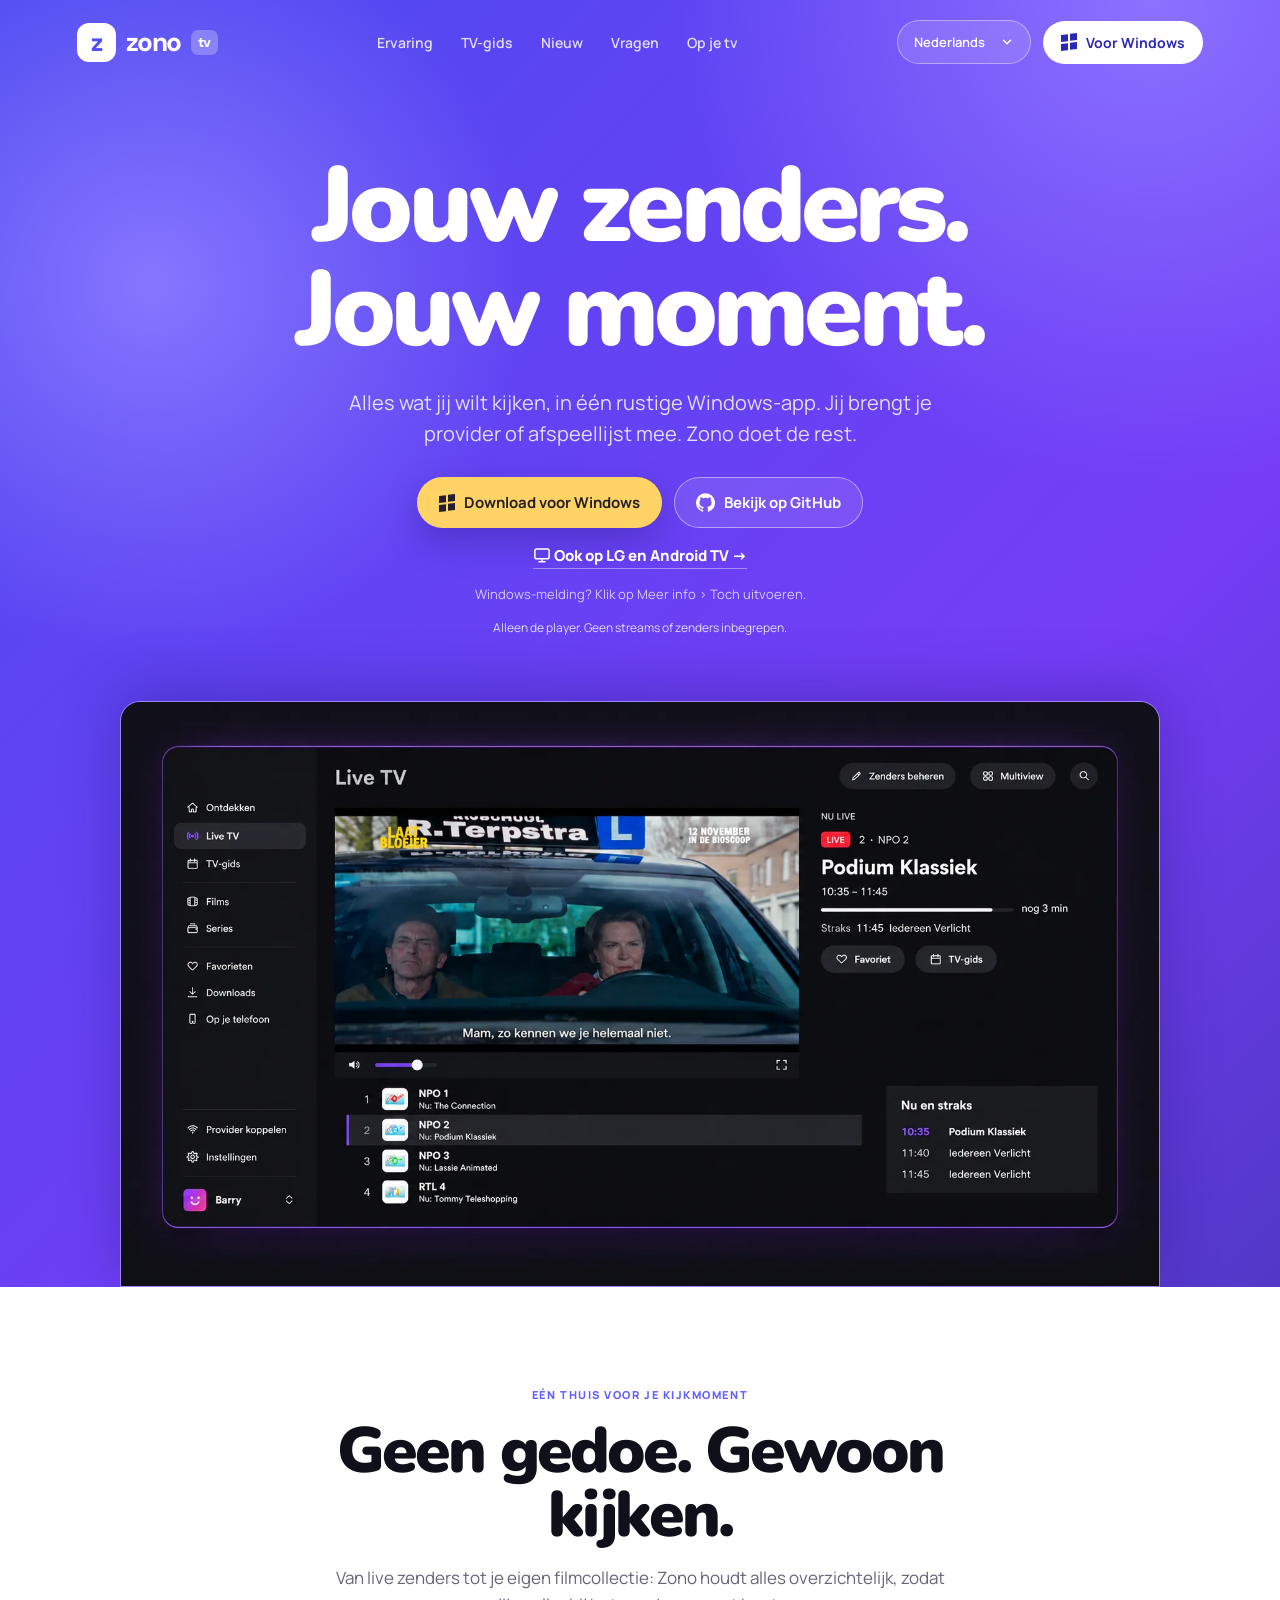
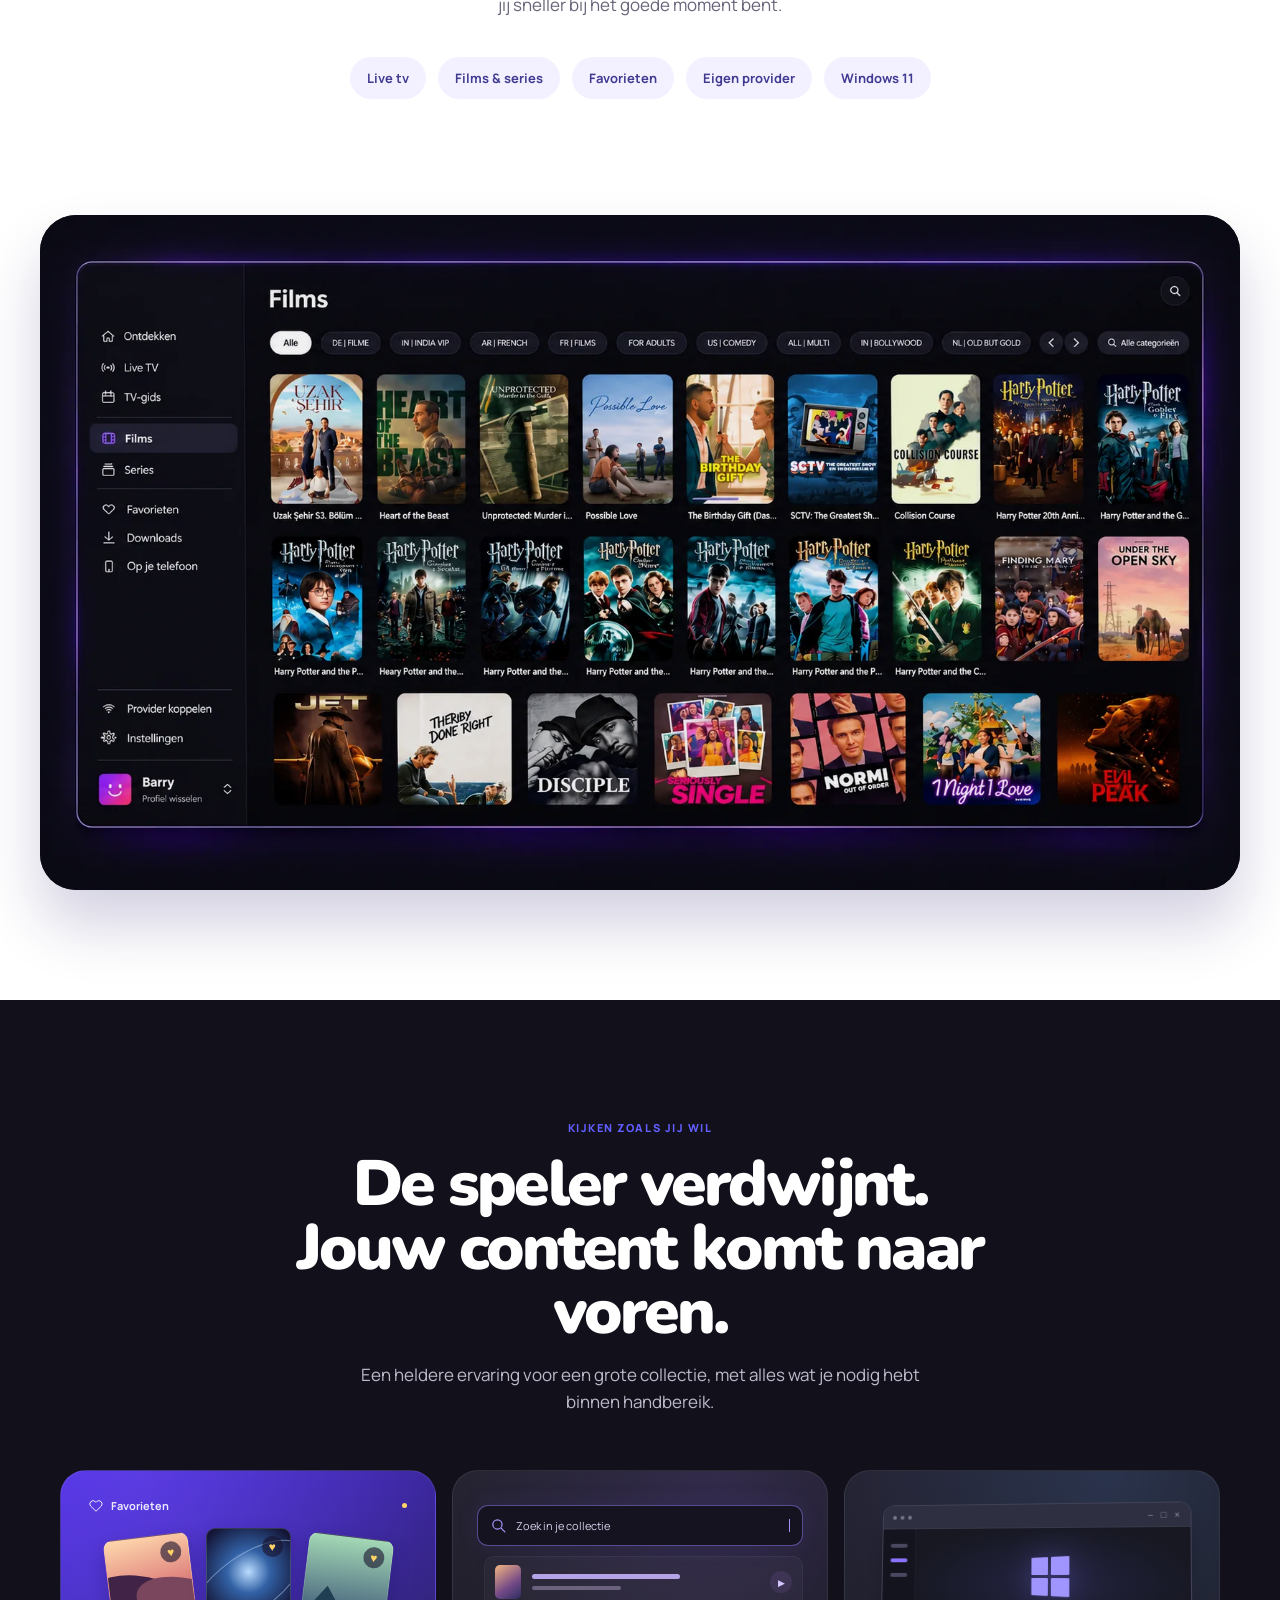
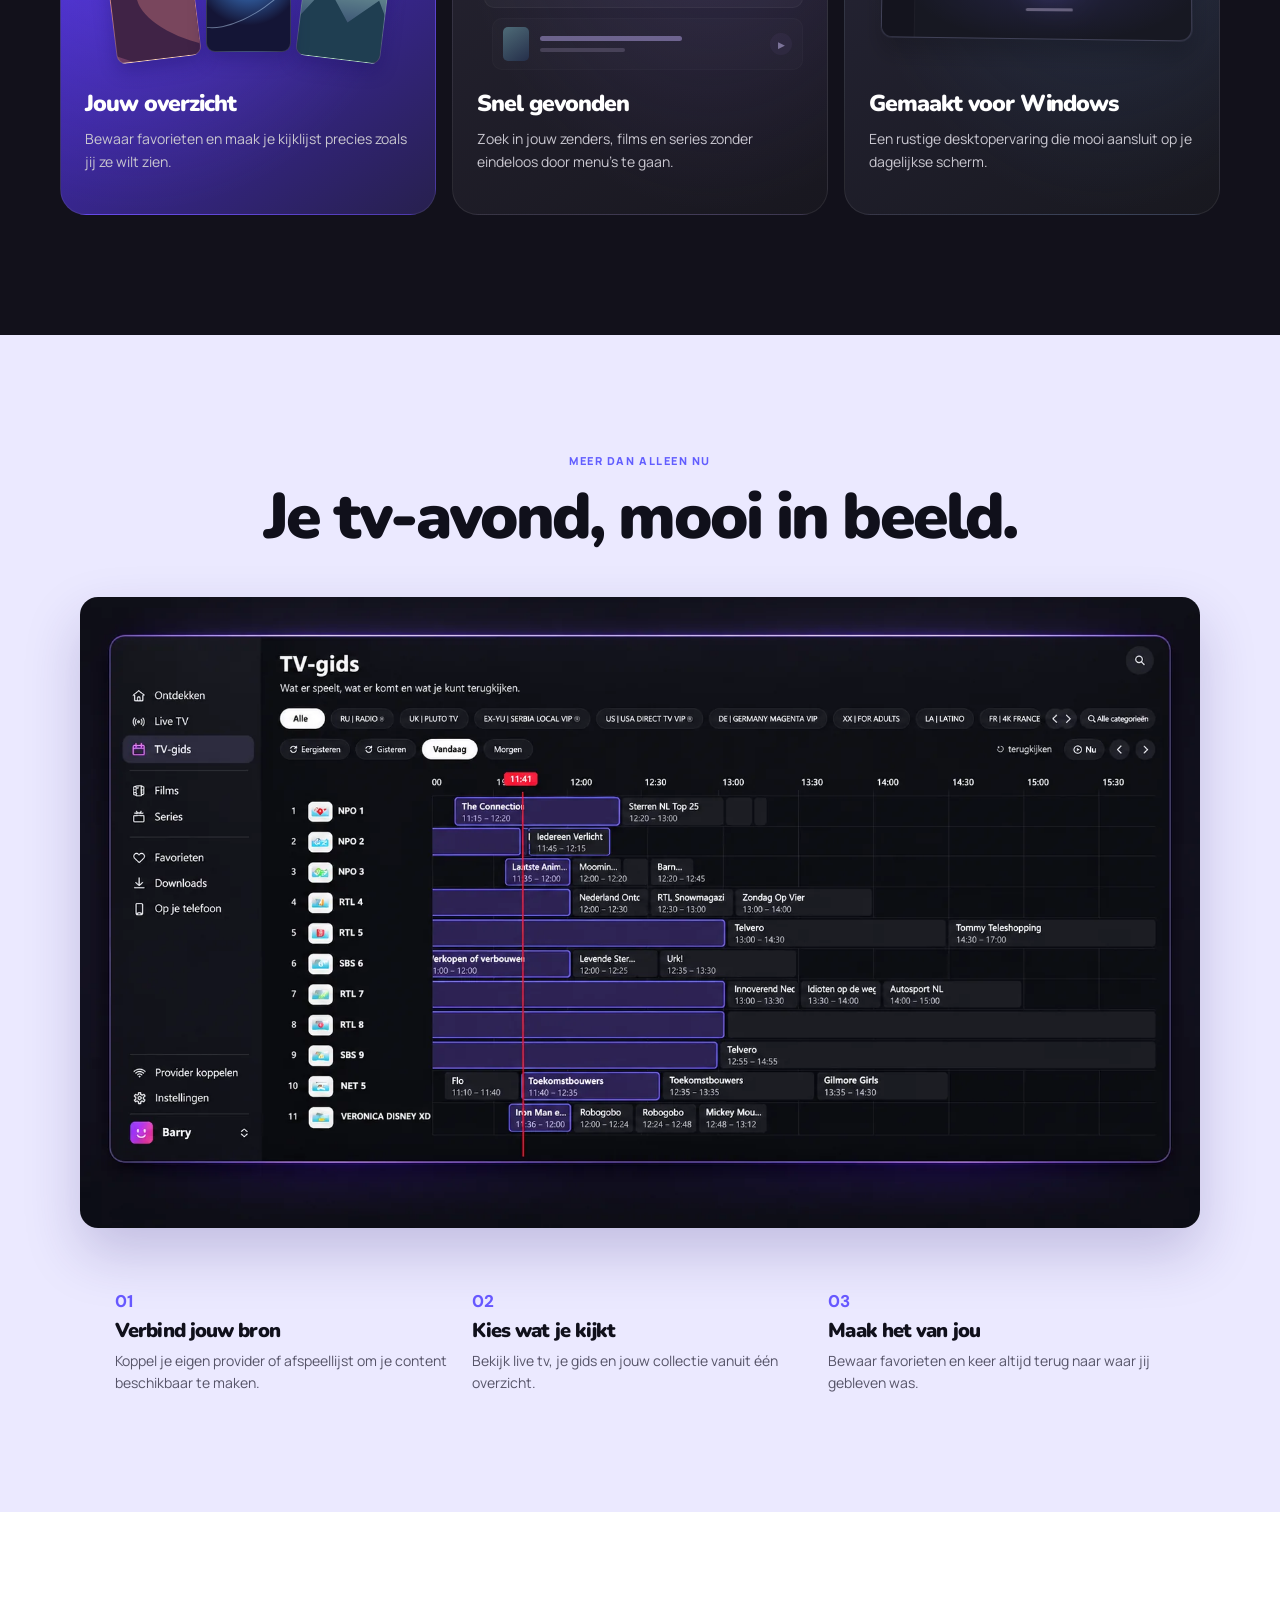
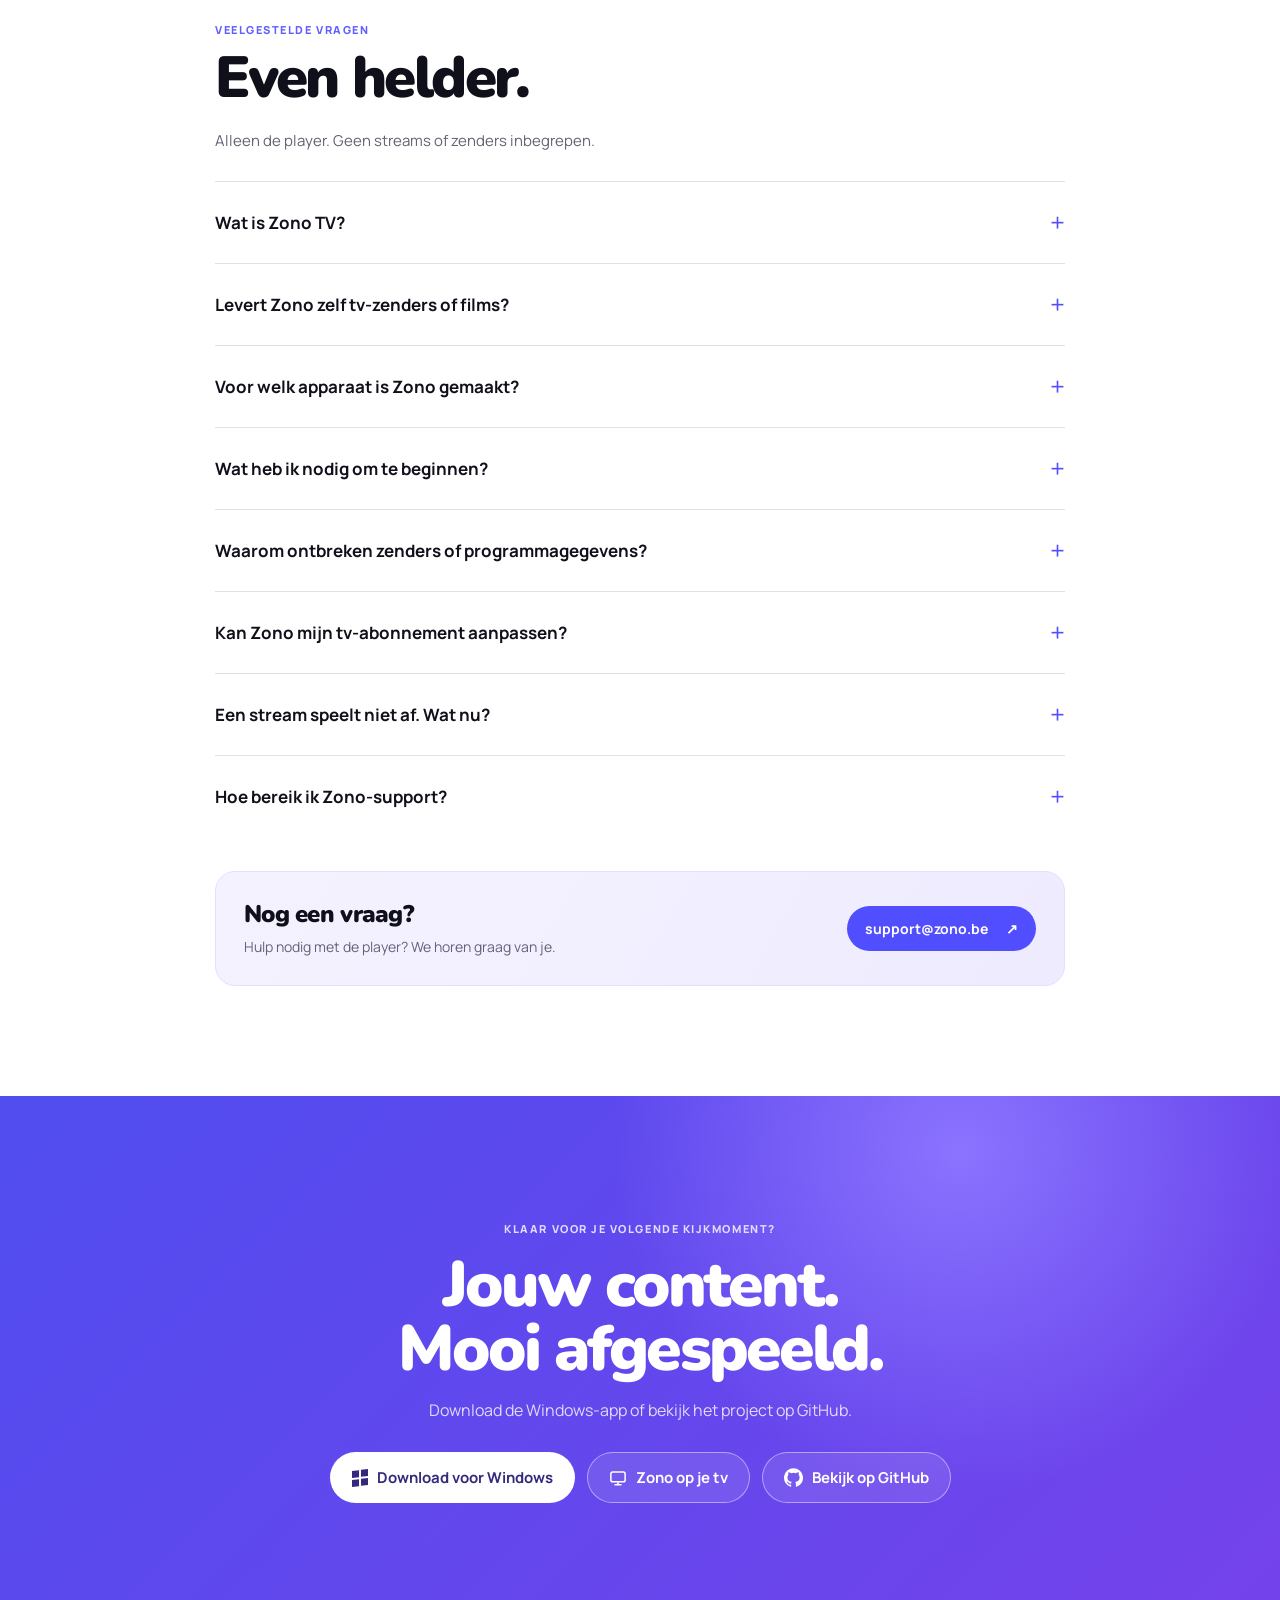
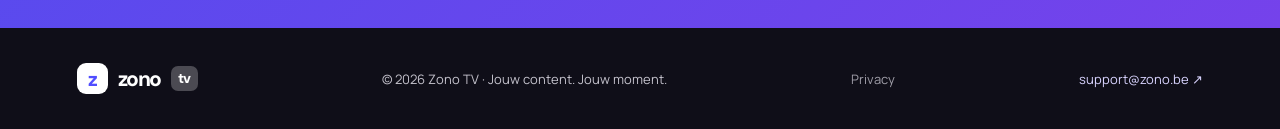
==== site/index.html @ 327e0b51 "zono.be loads fast: pictures (webp) and fonts (woff2) as separate files instead of 30 MB inside the " ====
<!doctype html>
<html lang="nl">
<head>
  <meta charset="utf-8" />
  <meta name="viewport" content="width=device-width, initial-scale=1" />
  <meta name="description" content="Zono TV is jouw persoonlijke tv-speler voor Windows." />
  <title>Zono TV | jouw moment, op Windows</title>
  <link rel="icon" type="image/svg+xml" href="[data-uri]">
  <style>
    :root{--ink:#10101b;--violet:#514eff;--purple:#7d4dff;--yellow:#ffd365;--paper:#f7f6ff;--line:rgba(19,17,42,.12)}
    *{box-sizing:border-box} html{scroll-behavior:smooth} body{margin:0;background:var(--paper);color:var(--ink);font-family:Manrope,Arial,sans-serif} a{color:inherit;text-decoration:none}
    .nav{height:84px;display:flex;align-items:center;justify-content:space-between;padding:0 clamp(24px,6vw,90px);position:absolute;top:0;width:100%;z-index:4;color:white}.brand{display:flex;align-items:center;gap:10px;font-family:DM Sans;font-size:26px;font-weight:800;letter-spacing:-1.5px}.brand-mark{width:39px;height:39px;border-radius:12px;background:#fff;color:var(--violet);display:grid;place-items:center;font-size:25px;font-weight:800;line-height:1}.tv{font-size:14px;background:rgba(255,255,255,.25);padding:3px 7px 4px;border-radius:7px;letter-spacing:-.3px}.links{display:flex;gap:28px;font-size:14px;font-weight:600;color:rgba(255,255,255,.82)}.nav-cta,.button{border:0;background:white;border-radius:999px;color:#2b28b8;font:700 14px Manrope;padding:12px 18px;cursor:pointer;display:inline-flex;align-items:center;gap:9px}.hero{min-height:780px;background:radial-gradient(circle at 12% 22%,#8676ff 0,transparent 25%),radial-gradient(circle at 90% 0,#8c71ff 0,transparent 28%),linear-gradient(135deg,#4b4aef,#763df7 68%,#5238c7);color:#fff;overflow:hidden;position:relative;padding:155px 24px 0;text-align:center}.hero:after{content:"";position:absolute;width:720px;height:720px;border:1px solid rgba(255,255,255,.13);border-radius:50%;left:50%;bottom:-510px;transform:translateX(-50%)}.eyebrow{display:inline-flex;align-items:center;gap:8px;background:rgba(255,255,255,.13);border:1px solid rgba(255,255,255,.2);padding:8px 13px;border-radius:99px;font-size:12px;font-weight:700}.spark{width:7px;height:7px;background:var(--yellow);border-radius:50%}h1{font:800 clamp(54px,8.3vw,120px)/.88 "DM Sans",sans-serif;letter-spacing:-.085em;margin:23px auto 20px;max-width:960px}.hero p{font-size:clamp(16px,2vw,20px);max-width:610px;line-height:1.55;margin:0 auto 28px;color:rgba(255,255,255,.82)}.button.primary{background:var(--yellow);color:#24202b;padding:15px 22px;font-size:15px;box-shadow:0 14px 34px rgba(25,13,86,.25)}.button.primary:hover{transform:translateY(-2px)}.windows{font-size:19px;letter-spacing:-3px;display:inline-grid;grid-template-columns:repeat(2,7px);gap:2px;transform:skewY(-8deg)}.windows i{height:7px;background:currentColor}.screen{position:relative;z-index:1;max-width:1040px;margin:64px auto -78px;border-radius:20px 20px 0 0;box-shadow:0 -10px 60px rgba(24,15,104,.32);overflow:hidden;border:1px solid rgba(255,255,255,.35)}.screen img{display:block;width:100%}
    .intro{padding:145px 24px 116px;text-align:center;background:#fff}.section-label{color:#625eff;text-transform:uppercase;letter-spacing:.14em;font-size:11px;font-weight:800}.intro h2,.features h2,.cta h2{font:800 clamp(37px,5vw,68px)/.98 "DM Sans";letter-spacing:-.065em;margin:17px auto;max-width:780px}.intro p{max-width:620px;margin:auto;color:#666579;line-height:1.6;font-size:17px}.pills{display:flex;flex-wrap:wrap;justify-content:center;gap:12px;margin-top:38px}.pill{padding:12px 17px;border-radius:999px;background:#f3f1ff;color:#403b91;font-weight:700;font-size:13px}.showcase{padding:0 24px 110px;background:#fff}.device{max-width:1200px;margin:auto;border-radius:36px;overflow:hidden;position:relative;background:#12121b;box-shadow:0 35px 60px rgba(34,23,106,.2)}.device img{width:100%;display:block;opacity:.95}.device:after{content:"Zono voor Windows";position:absolute;bottom:24px;left:28px;background:rgba(5,5,11,.7);backdrop-filter:blur(10px);color:#fff;padding:10px 15px;border-radius:999px;font-size:13px;font-weight:700}
    .features{padding:120px 24px;background:#12111b;color:white}.features .lead{color:#bdbacb;max-width:580px;line-height:1.6;font-size:17px;margin:0 auto 55px;text-align:center}.features h2{text-align:center}.feature-grid{display:grid;grid-template-columns:repeat(3,1fr);gap:16px;max-width:1160px;margin:auto}.feature{min-height:270px;padding:29px;border-radius:22px;background:linear-gradient(145deg,#24232f,#171620);border:1px solid rgba(255,255,255,.08);position:relative;overflow:hidden}.feature:nth-child(1){background:linear-gradient(145deg,#5733ee,#26204f)}.feature:nth-child(2){background:linear-gradient(145deg,#2a2941,#15141c)}.feature:nth-child(3){background:linear-gradient(145deg,#252237,#161720)}.feature-icon{font-size:28px;margin-bottom:82px}.feature h3{font:700 23px "DM Sans";letter-spacing:-.04em;margin:0 0 9px}.feature p{color:#c9c7d0;line-height:1.55;font-size:14px;margin:0}.bar{position:absolute;right:-15px;top:35px;width:130px;height:130px;border-radius:28px;background:rgba(255,255,255,.15);transform:rotate(25deg)}
    .guide{background:#ebe9ff;padding:118px 24px;text-align:center}.guide h2{font:800 clamp(38px,5vw,68px)/.98 "DM Sans";letter-spacing:-.065em;max-width:780px;margin:17px auto 48px}.guide-shot{max-width:1120px;margin:auto;border-radius:18px;box-shadow:0 25px 55px rgba(48,36,120,.22);overflow:hidden}.guide-shot img{width:100%;display:block}.steps{display:grid;grid-template-columns:repeat(3,1fr);gap:20px;max-width:1050px;margin:62px auto 0;text-align:left}.step-num{font:800 17px DM Sans;color:#6758ff}.steps h3{font:700 20px DM Sans;margin:9px 0}.steps p{font-size:14px;line-height:1.6;color:#565468;margin:0}
    .faq{padding:110px 24px;background:white}.faq-wrap{max-width:850px;margin:auto}.faq h2{font:800 clamp(38px,5vw,58px)/1 DM Sans;letter-spacing:-.06em;margin:12px 0 32px}.faq-item{border-top:1px solid var(--line);padding:21px 0}.faq-item:last-child{border-bottom:1px solid var(--line)}.faq button{background:none;border:0;width:100%;font:700 17px Manrope;text-align:left;display:flex;justify-content:space-between;align-items:center;color:var(--ink);cursor:pointer;padding:0}.faq .plus{font-size:26px;color:var(--violet);font-weight:400}.answer{display:none;color:#646273;line-height:1.6;font-size:15px;padding:13px 36px 0 0}.faq-item.open .answer{display:block}.faq-item.open .plus{transform:rotate(45deg)}
    .cta{padding:125px 24px;background:radial-gradient(circle at 75% 10%,#8b73ff,transparent 32%),linear-gradient(135deg,#504def,#7542eb);color:#fff;text-align:center;overflow:hidden}.cta h2{max-width:700px}.cta p{max-width:510px;margin:0 auto 29px;color:rgba(255,255,255,.8);line-height:1.6}.cta .button{color:#332a7c}.footer{padding:35px clamp(24px,6vw,90px);background:#0f0e18;color:#c4c2cc;display:flex;justify-content:space-between;align-items:center;font-size:13px}.footer .brand{font-size:21px;color:#fff}.footer .brand-mark{width:31px;height:31px;border-radius:9px;font-size:20px}
    @media(max-width:750px){.links{display:none}.nav{height:70px;padding:0 19px}.nav-cta{padding:9px 13px;font-size:12px}.hero{min-height:620px;padding-top:125px}.screen{margin-top:48px;margin-left:-45px;margin-right:-45px;width:calc(100% + 90px)}.intro{padding:115px 22px 85px}.feature-grid,.steps{grid-template-columns:1fr}.feature{min-height:220px}.feature-icon{margin-bottom:40px}.features,.guide,.faq{padding:84px 22px}.footer{padding:28px 22px;gap:15px;align-items:flex-start;flex-direction:column}}
    /* Rounded, extra-heavy display typography matching the supplied campaign art. */
    h1,.intro h2,.features h2,.cta h2,.guide h2,.faq h2,.feature h3,.steps h3{font-family:"Nunito",sans-serif;font-weight:1000;letter-spacing:-.045em;line-height:1}
    h1{line-height:.98;margin-top:0;margin-bottom:24px}
    .eyebrow,.spark,.hero:after,.device:after{display:none}
    .screen{margin-bottom:0;border-radius:20px 20px 0 0}
    .intro{padding-top:100px}
    .features > .section-label{text-align:center}
    main img{height:auto;aspect-ratio:1672/941}
    .nav-actions{display:flex;align-items:center;gap:12px}
    #language{font:600 13px Manrope;color:white;background:#ffffff18;border:1px solid #ffffff55;border-radius:99px;padding:10px 12px;cursor:pointer;max-width:130px}
    #language option{color:#171427;background:white}
    #language:focus-visible{outline:3px solid var(--yellow);outline-offset:3px}
    html[lang="de"] h1{font-size:clamp(50px,7.6vw,110px)}
    @media(max-width:1050px){.links{gap:16px}.nav{padding-inline:24px}}
    @media(max-width:750px){.nav{padding-inline:16px}.nav-actions{gap:8px}#language{max-width:110px;padding:8px;font-size:12px}.nav-cta{display:none}h1{font-size:clamp(44px,9.5vw,72px)}html[lang="de"] h1{font-size:clamp(42px,9vw,68px)}}
    .language-picker{position:relative}
    .language-toggle{display:flex;align-items:center;justify-content:space-between;gap:15px;min-width:130px;color:white;background:rgba(255,255,255,.12);border:1px solid rgba(255,255,255,.38);border-radius:24px;padding:12px 16px;font:600 13px Manrope;cursor:pointer;transition:background .18s,border-color .18s}
    .language-toggle:hover,.language-toggle[aria-expanded="true"]{background:rgba(255,255,255,.22);border-color:rgba(255,255,255,.7)}
    .language-toggle:focus-visible,.language-menu button:focus-visible{outline:2px solid #ffd365;outline-offset:3px}
    .language-toggle svg{transition:transform .18s}.language-toggle[aria-expanded="true"] svg{transform:rotate(180deg)}
    .language-menu{position:absolute;top:calc(100% + 10px);right:0;min-width:180px;padding:7px;border:1px solid rgba(255,255,255,.26);border-radius:18px;background:rgba(64,42,156,.97);backdrop-filter:blur(20px);box-shadow:0 18px 48px #1b105e55;z-index:20}
    .language-menu[hidden]{display:none}.language-menu button{display:flex;width:100%;align-items:center;justify-content:space-between;gap:20px;padding:11px 13px;border:0;border-radius:11px;background:transparent;color:#fff;font:600 13px Manrope;text-align:left;cursor:pointer}
    .language-menu button:hover,.language-menu button:focus{background:#ffffff18}.language-menu button[aria-selected="true"]{background:#ffffff24}.language-menu button span{color:#ffd365;opacity:0}.language-menu button[aria-selected="true"] span{opacity:1}
    @media(max-width:750px){.language-toggle{min-width:113px;padding:10px 12px;font-size:12px;gap:9px}.language-menu{min-width:166px}}

    .hero .player-note{font-size:12px;line-height:1.5;color:#e1dcff;margin:14px auto 0;max-width:560px}
    .faq-intro{color:#646273;line-height:1.6;margin:-10px 0 28px;font-size:15px}
    .answer p{margin:0 0 12px}.answer p:last-child{margin-bottom:0}.answer a{color:#514eff;text-decoration:underline;text-underline-offset:3px}
    .faq button{gap:22px;line-height:1.5}.faq .plus{flex-shrink:0}
    .support-panel{display:flex;gap:24px;align-items:center;justify-content:space-between;padding:26px 28px;margin-top:34px;border:1px solid #e3dfff;border-radius:20px;background:linear-gradient(120deg,#f5f2ff,#eeebff)}
    .support-panel h3{font:1000 24px Nunito;margin:0 0 6px;letter-spacing:-.03em}.support-panel p{font-size:14px;color:#666079;line-height:1.6;margin:0}
    .support-link{display:flex;align-items:center;gap:18px;background:#514eff;color:#fff;border-radius:999px;padding:13px 18px;font-size:14px;font-weight:700;white-space:nowrap}.support-link:hover{background:#413bdc}
    .footer-support{color:#d9d4ff;white-space:nowrap}.footer-support:hover{text-decoration:underline}
    .feature{padding:24px 24px 29px;min-height:345px;border-radius:26px;transition:transform .22s,border-color .22s,box-shadow .22s}
    .feature:hover{transform:translateY(-6px);border-color:#8874ff77;box-shadow:0 20px 40px #0002}
    .feature:nth-child(1){background:radial-gradient(ellipse at 20% 0,#7554ff66,transparent 70%),linear-gradient(145deg,#4c2dde,#27204e)}
    .feature:nth-child(2){background:radial-gradient(ellipse at 70% 0,#55438955,transparent 70%),linear-gradient(145deg,#252331,#18171f)}
    .feature:nth-child(3){background:radial-gradient(ellipse at 70% 0,#3c5b8955,transparent 70%),linear-gradient(145deg,#252435,#18181f)}
    .feature h3{margin-top:25px;font-size:23px;line-height:1.15}.feature p{line-height:1.65}
    .card-visual{height:171px;position:relative}.collection-visual{padding:3px 4px 0}.mini-caption{display:flex;gap:8px;align-items:center;font-size:11px;color:#eee8ff;font-weight:700}.mini-caption svg{width:14px;height:14px}.tiny-dot{margin-left:auto;width:5px;height:5px;background:#ffd365;border-radius:50%}
    .mini-posters{display:flex;gap:12px;justify-content:center;margin-top:17px;perspective:600px}.poster{height:124px;flex:1;max-width:85px;border-radius:9px;position:relative;overflow:hidden;box-shadow:0 8px 18px #140a564d;transition:transform .3s;border:1px solid #ffffff26}
    .poster-one{background:linear-gradient(170deg,#ffd9ad,#dd7e7b 45%,#4c285b);transform:rotate(-7deg) translateY(6px)}.poster-two{background:radial-gradient(circle at 50% 35%,#b9dcff,#3261a5 24%,#141536 60%);transform:translateY(-2px);z-index:1}.poster-three{background:linear-gradient(#a3d8b5,#46627c 64%,#252449);transform:rotate(7deg) translateY(6px)}
    .poster-landscape{position:absolute;bottom:-5px;left:-35px;width:140px;height:86px;background:#402346;border-radius:50% 50% 0 0;transform:rotate(25deg)}.poster-landscape:after{content:"";position:absolute;width:130px;height:60px;left:50px;top:-12px;border-radius:50%;background:#79465d}.poster-orbit{position:absolute;border:1px solid #c5e0ff77;width:130px;height:58px;top:26px;left:-24px;border-radius:50%;transform:rotate(-35deg)}.poster-hills{position:absolute;bottom:-14px;left:-8px;width:115px;height:85px;background:#1f3e51;clip-path:polygon(0 100%,0 50%,27% 0,48% 40%,73% 10%,100% 80%,100% 100%)}.poster-heart{position:absolute;top:7px;right:7px;display:grid;place-items:center;width:21px;height:21px;border-radius:50%;background:#18122c99;color:#ffd365;font-size:12px}
    .feature:hover .poster-one{transform:rotate(-10deg) translateY(2px)}.feature:hover .poster-three{transform:rotate(10deg) translateY(2px)}
    .search-visual{padding-top:10px}.mini-search{display:flex;align-items:center;gap:9px;height:41px;padding:0 12px;color:#d7d1eb;font-size:11px;border:1px solid #9c85ff80;border-radius:11px;background:#151320;box-shadow:0 0 24px #7852ff18}.mini-search svg{width:17px;height:17px;color:#ab97ff;flex-shrink:0}.mini-search i{display:block;width:1px;height:13px;background:#a691ff;margin-left:auto}
    .mini-result{display:flex;align-items:center;gap:11px;background:#ffffff08;border:1px solid #ffffff0a;border-radius:10px;margin-top:10px;padding:8px 10px;transform:translateX(7px);width:calc(100% - 7px)}.result-poster{width:26px;height:34px;border-radius:5px;background:linear-gradient(145deg,#f4b581,#744a87 60%,#2a2d61);flex-shrink:0}.mini-result>div{flex:1}.mini-result b,.mini-result i{display:block;height:5px;border-radius:4px;background:#b4a4e7;width:65%}.mini-result i{width:39%;height:4px;margin-top:7px;background:#6b637e}.result-play{color:#d4c7ff;font-size:9px;background:#66518b44;border-radius:50%;width:22px;height:22px;display:grid;place-items:center}.ghost-result{opacity:.5;transform:translateX(15px);width:calc(100% - 15px)}.ghost-result .result-poster{background:linear-gradient(145deg,#7bb6c0,#293f69)}
    .desktop-visual{padding:8px 7px 0}.mini-window{height:136px;border-radius:12px;border:1px solid #a2a4d34d;background:#171822;overflow:hidden;box-shadow:0 15px 25px #0003;transform:perspective(600px) rotateY(-7deg) rotateX(3deg);transition:transform .3s}.feature:hover .mini-window{transform:perspective(600px) rotateY(0) rotateX(0)}.window-chrome{height:24px;border-bottom:1px solid #ffffff0b;display:flex;align-items:center;gap:4px;padding:0 10px;background:#2e2f40}.window-chrome>span{width:4px;height:4px;border-radius:50%;background:#77768c}.window-chrome i{font:9px Arial;color:#9896b1;font-style:normal;margin-left:auto}.window-body{display:flex;height:111px}.mini-sidebar{width:35px;background:#14141e;border-right:1px solid #ffffff0b;padding:15px 8px}.mini-sidebar span{display:block;height:4px;margin-bottom:11px;border-radius:4px;background:#4a4760}.mini-sidebar span:nth-child(2){background:#8b73ff}.window-stage{flex:1;display:grid;place-items:center;align-content:center;gap:12px;background:radial-gradient(ellipse at center,#5753cc30,transparent 75%)}.windows-symbol{display:grid;grid-template-columns:repeat(2,18px);gap:3px;transform:perspective(100px) rotateY(-14deg);filter:drop-shadow(0 0 15px #8174ff55)}.windows-symbol i{display:block;width:18px;height:18px;background:#a094ff;border-radius:1px}.window-line{height:3px;width:47px;background:#656078;border-radius:5px}
    @media(max-width:750px){.support-panel{align-items:flex-start;flex-direction:column;padding:23px;gap:18px}.feature{min-height:340px}.card-visual{max-width:320px;margin:auto}.footer{gap:19px}}
    @media(prefers-reduced-motion:reduce){.feature,.poster,.mini-window{transition:none}.feature:hover{transform:none}}

    .download-actions{display:flex;justify-content:center;align-items:center;flex-wrap:wrap;gap:12px}
    .github-icon{width:19px;height:19px;flex-shrink:0}
    .button.secondary,.cta .button.secondary{color:#fff;background:rgba(255,255,255,.1);border:1px solid rgba(255,255,255,.45);padding:14px 21px;font-size:15px}
    .button.secondary:hover{background:rgba(255,255,255,.2);border-color:rgba(255,255,255,.8)}
    .cta .download-button{padding:15px 22px;font-size:15px}
    .button:focus-visible,.nav-cta:focus-visible{outline:3px solid #ffd365;outline-offset:4px}
    @media(max-width:480px){.download-actions{gap:10px}.download-actions .button{font-size:13px;padding:13px 17px}}
  </style>
<style>
@font-face {
  font-family: 'DM Sans';
  font-style: normal;
  font-weight: 400;
  font-display: swap;
  src: url("fonts/DMSans-400.woff2") format("woff2");
}
@font-face {
  font-family: 'DM Sans';
  font-style: normal;
  font-weight: 500;
  font-display: swap;
  src: url("fonts/DMSans-500.woff2") format("woff2");
}
@font-face {
  font-family: 'DM Sans';
  font-style: normal;
  font-weight: 600;
  font-display: swap;
  src: url("fonts/DMSans-600.woff2") format("woff2");
}
@font-face {
  font-family: 'DM Sans';
  font-style: normal;
  font-weight: 700;
  font-display: swap;
  src: url("fonts/DMSans-700.woff2") format("woff2");
}
@font-face {
  font-family: 'DM Sans';
  font-style: normal;
  font-weight: 800;
  font-display: swap;
  src: url("fonts/DMSans-800.woff2") format("woff2");
}
@font-face {
  font-family: 'Manrope';
  font-style: normal;
  font-weight: 400;
  font-display: swap;
  src: url("fonts/Manrope-400.woff2") format("woff2");
}
@font-face {
  font-family: 'Manrope';
  font-style: normal;
  font-weight: 500;
  font-display: swap;
  src: url("fonts/Manrope-500.woff2") format("woff2");
}
@font-face {
  font-family: 'Manrope';
  font-style: normal;
  font-weight: 600;
  font-display: swap;
  src: url("fonts/Manrope-600.woff2") format("woff2");
}
@font-face {
  font-family: 'Manrope';
  font-style: normal;
  font-weight: 700;
  font-display: swap;
  src: url("fonts/Manrope-700.woff2") format("woff2");
}
@font-face {
  font-family: 'Manrope';
  font-style: normal;
  font-weight: 800;
  font-display: swap;
  src: url("fonts/Manrope-800.woff2") format("woff2");
}
@font-face {
  font-family: 'Nunito';
  font-style: normal;
  font-weight: 800;
  font-display: swap;
  src: url("fonts/Nunito-800.woff2") format("woff2");
}
@font-face {
  font-family: 'Nunito';
  font-style: normal;
  font-weight: 900;
  font-display: swap;
  src: url("fonts/Nunito-900.woff2") format("woff2");
}
    .hero .release-info{margin:18px auto 0;font-size:13px;line-height:1.5;color:rgba(255,255,255,.72);display:flex;flex-direction:column;gap:2px}.hero .release-info #release-version{font-weight:800;color:#fff}
    .news{padding:110px 24px;background:var(--paper)}.news-wrap{max-width:980px;margin:auto;text-align:center}
    .news h2{font:1000 clamp(38px,5vw,62px)/1 "Nunito",sans-serif;letter-spacing:-.045em;margin:14px auto 14px;max-width:760px}
    .news-lead{color:#5d5a72;font-size:17px;line-height:1.6;max-width:560px;margin:0 auto 46px}
    .news-list{display:grid;gap:18px;text-align:left}
    .news-card{background:#fff;border:1px solid var(--line);border-radius:26px;padding:26px 30px;display:grid;grid-template-columns:150px 1fr;gap:24px;box-shadow:0 18px 40px rgba(38,26,120,.06);transition:transform .25s ease,box-shadow .25s ease}
    .news-card:hover{transform:translateY(-3px);box-shadow:0 24px 50px rgba(38,26,120,.12)}
    .news-card.latest{background:linear-gradient(135deg,#504def,#7542eb);color:#fff;border:0;box-shadow:0 26px 60px rgba(80,77,239,.35)}
    .news-version{font:1000 34px/1 "Nunito",sans-serif;letter-spacing:-.04em}.news-date{font-size:13px;color:#7b7891;margin-top:8px}
    .news-card.latest .news-date{color:rgba(255,255,255,.75)}
    .news-badge{display:inline-block;margin-top:12px;background:var(--yellow);color:#24202b;font:800 11px Manrope;letter-spacing:.08em;text-transform:uppercase;padding:6px 10px;border-radius:999px}
    .news-card ul{margin:0;padding:0;list-style:none;display:grid;gap:10px}
    .news-card li{position:relative;padding-left:26px;line-height:1.5;font-size:15.5px}
    .news-card li:before{content:"";position:absolute;left:0;top:.45em;width:12px;height:12px;border-radius:4px;background:#625eff;transform:rotate(45deg)}
    .news-card.latest li:before{background:var(--yellow)}
    .news-more{display:inline-flex;gap:8px;margin-top:30px;font-weight:800;color:#514eff}
    .news-more:hover span{transform:translateX(4px)}.news-more span{transition:transform .2s}
    @media(max-width:750px){.news{padding:80px 18px}.news-card{grid-template-columns:1fr;gap:14px;padding:22px}}
</style>
</head>
<body>
  <header class="nav"><a class="brand" href="#top"><span class="brand-mark">z</span><span>zono</span><span class="tv">tv</span></a><nav class="links"><a href="#ervaring">Ervaring</a><a href="#gids">TV-gids</a><a href="#nieuw">Nieuw</a><a href="#vragen">Vragen</a><a href="apps/">Op je tv</a></nav><div class="nav-actions"><select id="language" aria-label="Taal kiezen" hidden tabindex="-1"><option value="nl">Nederlands</option><option value="fr">Français</option><option value="en">English</option><option value="de">Deutsch</option></select><div class="language-picker"><button class="language-toggle" type="button" id="language-toggle" aria-haspopup="listbox" aria-expanded="false" aria-controls="language-menu"><span id="language-name">Nederlands</span><svg width="14" height="14" viewBox="0 0 16 16" fill="none" aria-hidden="true"><path d="m4 6 4 4 4-4" stroke="currentColor" stroke-width="1.7" stroke-linecap="round" stroke-linejoin="round"/></svg></button><div id="language-menu" class="language-menu" role="listbox" aria-label="Language" hidden><button type="button" role="option" data-language="nl" aria-selected="true">Nederlands<span aria-hidden="true">✓</span></button><button type="button" role="option" data-language="fr" aria-selected="false">Français<span aria-hidden="true">✓</span></button><button type="button" role="option" data-language="en" aria-selected="false">English<span aria-hidden="true">✓</span></button><button type="button" role="option" data-language="de" aria-selected="false">Deutsch<span aria-hidden="true">✓</span></button></div></div><a class="nav-cta" href="https://github.com/scoutr2019/zono/releases/latest/download/Zono-Setup.zip" data-download download="Zono.exe"><span class="windows"><i></i><i></i><i></i><i></i></span> Voor Windows</a></div></header>
  <main id="top">
    <section class="hero"><h1>Jouw zenders.<br>Jouw moment.</h1><p>Alles wat jij wilt kijken, in één rustige Windows-app. Jij brengt je provider of afspeellijst mee. Zono doet de rest.</p><div class="download-actions"><a class="button primary" href="https://github.com/scoutr2019/zono/releases/latest/download/Zono-Setup.zip" data-download download="Zono.exe"><span class="windows" aria-hidden="true"><i></i><i></i><i></i><i></i></span> Download voor Windows</a><a class="button secondary" href="https://github.com/scoutr2019/zono" target="_blank" rel="noopener noreferrer"><svg class="github-icon" viewBox="0 0 24 24" aria-hidden="true" fill="currentColor"><path d="M12 .297a12 12 0 0 0-3.793 23.385c.6.111.82-.261.82-.577v-2.234c-3.338.726-4.043-1.416-4.043-1.416-.546-1.387-1.333-1.756-1.333-1.756-1.09-.745.083-.729.083-.729 1.205.085 1.839 1.237 1.839 1.237 1.07 1.834 2.807 1.304 3.492.997.108-.776.418-1.305.762-1.605-2.665-.303-5.467-1.334-5.467-5.931 0-1.311.469-2.381 1.236-3.221-.124-.303-.536-1.524.117-3.176 0 0 1.008-.323 3.301 1.23a11.52 11.52 0 0 1 6.006 0c2.291-1.553 3.297-1.23 3.297-1.23.655 1.652.243 2.873.12 3.176.77.84 1.235 1.91 1.235 3.221 0 4.609-2.807 5.624-5.479 5.921.431.372.815 1.102.815 2.222v3.293c0 .319.216.694.825.576A12.003 12.003 0 0 0 12 .297Z"/></svg> Bekijk op GitHub</a></div><p class="tv-link" style="margin:16px auto 0;text-align:center;font-size:15px"><a href="apps/" style="font-weight:800;text-decoration:none;color:#fff;border-bottom:1px solid rgba(255,255,255,.4);padding-bottom:2px"><svg width="18" height="18" viewBox="0 0 24 24" fill="none" stroke="currentColor" stroke-width="2" stroke-linecap="round" stroke-linejoin="round" aria-hidden="true" style="vertical-align:-3px"><rect x="2.5" y="4" width="19" height="13" rx="2.5"/><path d="M8 21h8M12 17v4"/></svg> <span>Ook op LG en Android TV</span> <span aria-hidden="true">→</span></a></p><p class="release-info"><span id="release-version" hidden></span><span>Windows-melding? Klik op Meer info › Toch uitvoeren.</span></p><p class="player-note">Alleen de player. Geen streams of zenders inbegrepen.</p><div class="screen"><img width="1672" height="941" decoding="async" fetchpriority="high" alt="Voorbeeld van de Zono Live TV-interface"></div></section>
    <section class="intro" id="ervaring"><div class="section-label">Eén thuis voor je kijkmoment</div><h2>Geen gedoe. Gewoon kijken.</h2><p>Van live zenders tot je eigen filmcollectie: Zono houdt alles overzichtelijk, zodat jij sneller bij het goede moment bent.</p><div class="pills"><span class="pill">Live tv</span><span class="pill">Films & series</span><span class="pill">Favorieten</span><span class="pill">Eigen provider</span><span class="pill">Windows 11</span></div></section>
    <section class="showcase"><div class="device"><img width="1672" height="941" decoding="async" loading="lazy" alt="Zono filmcollectie op Windows"></div></section>
    <section class="features"><div class="section-label">Kijken zoals jij wil</div><h2>De speler verdwijnt.<br>Jouw content komt naar voren.</h2><p class="lead">Een heldere ervaring voor een grote collectie, met alles wat je nodig hebt binnen handbereik.</p><div class="feature-grid"><article class="feature"><div class="card-visual collection-visual" aria-hidden="true"><div class="mini-caption"><svg viewBox="0 0 24 24" fill="none" aria-hidden="true"><path d="M20.8 4.6a5.5 5.5 0 0 0-7.8 0L12 5.7l-1.1-1.1a5.5 5.5 0 0 0-7.8 7.8L12 21l8.8-8.6a5.5 5.5 0 0 0 0-7.8Z" stroke="currentColor" stroke-width="1.7" stroke-linejoin="round"/></svg><span>Favorieten</span><span class="tiny-dot"></span></div><div class="mini-posters"><span class="poster poster-one"><span class="poster-landscape"></span><span class="poster-heart">♥</span></span><span class="poster poster-two"><span class="poster-orbit"></span><span class="poster-heart">♥</span></span><span class="poster poster-three"><span class="poster-hills"></span><span class="poster-heart">♥</span></span></div></div><h3>Jouw overzicht</h3><p>Bewaar favorieten en maak je kijklijst precies zoals jij ze wilt zien.</p></article><article class="feature"><div class="card-visual search-visual" aria-hidden="true"><div class="mini-search"><svg viewBox="0 0 24 24" fill="none" aria-hidden="true"><circle cx="10.5" cy="10.5" r="6.5" stroke="currentColor" stroke-width="1.7"/><path d="m16 16 5 5" stroke="currentColor" stroke-width="1.7" stroke-linecap="round"/></svg><span>Zoek in je collectie</span><i></i></div><div class="mini-result"><span class="result-poster"></span><div><b></b><i></i></div><span class="result-play">▶</span></div><div class="mini-result ghost-result"><span class="result-poster"></span><div><b></b><i></i></div><span class="result-play">▶</span></div></div><h3>Snel gevonden</h3><p>Zoek in jouw zenders, films en series zonder eindeloos door menu’s te gaan.</p></article><article class="feature"><div class="card-visual desktop-visual" aria-hidden="true"><div class="mini-window"><div class="window-chrome"><span></span><span></span><span></span><i>− &nbsp; □ &nbsp; ×</i></div><div class="window-body"><div class="mini-sidebar"><span></span><span></span><span></span></div><div class="window-stage"><div class="windows-symbol"><i></i><i></i><i></i><i></i></div><div class="window-line"></div></div></div></div></div><h3>Gemaakt voor Windows</h3><p>Een rustige desktopervaring die mooi aansluit op je dagelijkse scherm.</p></article></div></section>
    <section class="guide" id="gids"><div class="section-label">Meer dan alleen nu</div><h2>Je tv-avond, mooi in beeld.</h2><div class="guide-shot"><img width="1672" height="941" decoding="async" loading="lazy" alt="Zono TV-gids met programma-overzicht"></div><div class="steps"><div><div class="step-num">01</div><h3>Verbind jouw bron</h3><p>Koppel je eigen provider of afspeellijst om je content beschikbaar te maken.</p></div><div><div class="step-num">02</div><h3>Kies wat je kijkt</h3><p>Bekijk live tv, je gids en jouw collectie vanuit één overzicht.</p></div><div><div class="step-num">03</div><h3>Maak het van jou</h3><p>Bewaar favorieten en keer altijd terug naar waar jij gebleven was.</p></div></div></section>
    <section class="news" id="nieuw" hidden><div class="news-wrap"><div class="section-label">Wat is er nieuw</div><h2>Zono wordt elke update beter.</h2><p class="news-lead">Elke nieuwe versie komt vanzelf binnen in de app. Dit is wat we de laatste tijd deden.</p><div class="news-list" id="news-list"></div><a class="news-more" href="https://github.com/scoutr2019/zono/releases" target="_blank" rel="noopener noreferrer">Alle updates op GitHub <span aria-hidden="true">→</span></a></div></section>
    <section class="faq" id="vragen"><div class="faq-wrap"><div class="section-label">Veelgestelde vragen</div><h2>Even helder.</h2><p class="faq-intro">Alleen de player. Geen streams of zenders inbegrepen.</p><div class="faq-item"><button type="button" aria-expanded="false" aria-controls="faq-answer-1" id="faq-question-1">Wat is Zono TV?<span class="plus" aria-hidden="true">+</span></button><div class="answer" id="faq-answer-1" role="region" aria-labelledby="faq-question-1">Zono is een mediaspeler voor Windows. Je gebruikt de app om content van jouw eigen provider of afspeellijst af te spelen.</div></div><div class="faq-item"><button type="button" aria-expanded="false" aria-controls="faq-answer-2" id="faq-question-2">Levert Zono zelf tv-zenders of films?<span class="plus" aria-hidden="true">+</span></button><div class="answer" id="faq-answer-2" role="region" aria-labelledby="faq-question-2">Nee. Zono levert geen IPTV-streams, zenders, films of tv-abonnementen. Zono is alleen de player; je voegt zelf je eigen bron toe.</div></div><div class="faq-item"><button type="button" aria-expanded="false" aria-controls="faq-answer-3" id="faq-question-3">Voor welk apparaat is Zono gemaakt?<span class="plus" aria-hidden="true">+</span></button><div class="answer" id="faq-answer-3" role="region" aria-labelledby="faq-question-3">Zono is er voor Windows-pc’s en -laptops, en voor LG-tv’s en Android TV.</div></div><div class="faq-item"><button type="button" aria-expanded="false" aria-controls="faq-answer-4" id="faq-question-4">Wat heb ik nodig om te beginnen?<span class="plus" aria-hidden="true">+</span></button><div class="answer" id="faq-answer-4" role="region" aria-labelledby="faq-question-4">Je hebt een Windows-computer en je eigen provider of afspeellijst nodig. Eventuele toegang tot content regel je rechtstreeks met je provider.</div></div><div class="faq-item"><button type="button" aria-expanded="false" aria-controls="faq-answer-5" id="faq-question-5">Waarom ontbreken zenders of programmagegevens?<span class="plus" aria-hidden="true">+</span></button><div class="answer" id="faq-answer-5" role="region" aria-labelledby="faq-question-5">Het aanbod en de programmagegevens komen van jouw bron. Ontbreekt er iets? Controleer je afspeellijst of vraag je provider of die gegevens beschikbaar zijn.</div></div><div class="faq-item"><button type="button" aria-expanded="false" aria-controls="faq-answer-6" id="faq-question-6">Kan Zono mijn tv-abonnement aanpassen?<span class="plus" aria-hidden="true">+</span></button><div class="answer" id="faq-answer-6" role="region" aria-labelledby="faq-question-6">Nee. Je tv-abonnement en de toegang tot streams worden beheerd door je eigen provider. Neem daarvoor rechtstreeks contact op met die provider.</div></div><div class="faq-item"><button type="button" aria-expanded="false" aria-controls="faq-answer-7" id="faq-question-7">Een stream speelt niet af. Wat nu?<span class="plus" aria-hidden="true">+</span></button><div class="answer" id="faq-answer-7" role="region" aria-labelledby="faq-question-7">Controleer je internetverbinding en of je bron nog geldig is. Gaat het om één specifieke zender of stream, neem dan contact op met je provider. Voor problemen met de Zono-app kun je onze support mailen.</div></div><div class="faq-item"><button type="button" aria-expanded="false" aria-controls="faq-answer-8" id="faq-question-8">Hoe bereik ik Zono-support?<span class="plus" aria-hidden="true">+</span></button><div class="answer" id="faq-answer-8" role="region" aria-labelledby="faq-question-8"><p><span>Mail ons op</span> <a href="mailto:support@zono.be">support@zono.be</a>.</p><p>Vermeld je Windows-versie, je Zono-versie en wat er precies gebeurt. Een schermafbeelding van de foutmelding helpt ons je vraag te begrijpen.</p></div></div><aside class="support-panel"><div><h3>Nog een vraag?</h3><p>Hulp nodig met de player? We horen graag van je.</p></div><a class="support-link" href="mailto:support@zono.be">support@zono.be <span aria-hidden="true">↗</span></a></aside></div></section>
    <section class="cta" id="download"><div class="section-label" style="color:#e2ddff">Klaar voor je volgende kijkmoment?</div><h2>Jouw content.<br>Mooi afgespeeld.</h2><p>Download de Windows-app of bekijk het project op GitHub.</p><div class="download-actions"><a class="button download-button" href="https://github.com/scoutr2019/zono/releases/latest/download/Zono-Setup.zip" data-download download="Zono.exe"><span class="windows" aria-hidden="true"><i></i><i></i><i></i><i></i></span> Download voor Windows</a><a class="button secondary" href="apps/"><svg width="18" height="18" viewBox="0 0 24 24" fill="none" stroke="currentColor" stroke-width="2" stroke-linecap="round" stroke-linejoin="round" aria-hidden="true" style="vertical-align:-3px"><rect x="2.5" y="4" width="19" height="13" rx="2.5"/><path d="M8 21h8M12 17v4"/></svg> <span>Zono op je tv</span></a><a class="button secondary" href="https://github.com/scoutr2019/zono" target="_blank" rel="noopener noreferrer"><svg class="github-icon" viewBox="0 0 24 24" aria-hidden="true" fill="currentColor"><path d="M12 .297a12 12 0 0 0-3.793 23.385c.6.111.82-.261.82-.577v-2.234c-3.338.726-4.043-1.416-4.043-1.416-.546-1.387-1.333-1.756-1.333-1.756-1.09-.745.083-.729.083-.729 1.205.085 1.839 1.237 1.839 1.237 1.07 1.834 2.807 1.304 3.492.997.108-.776.418-1.305.762-1.605-2.665-.303-5.467-1.334-5.467-5.931 0-1.311.469-2.381 1.236-3.221-.124-.303-.536-1.524.117-3.176 0 0 1.008-.323 3.301 1.23a11.52 11.52 0 0 1 6.006 0c2.291-1.553 3.297-1.23 3.297-1.23.655 1.652.243 2.873.12 3.176.77.84 1.235 1.91 1.235 3.221 0 4.609-2.807 5.624-5.479 5.921.431.372.815 1.102.815 2.222v3.293c0 .319.216.694.825.576A12.003 12.003 0 0 0 12 .297Z"/></svg> Bekijk op GitHub</a></div></section>
  </main><footer class="footer"><a class="brand" href="#top"><span class="brand-mark">z</span><span>zono</span><span class="tv">tv</span></a><span>© 2026 Zono TV · Jouw content. Jouw moment.</span><a class="footer-privacy" href="privacy.html" style="opacity:.8">Privacy</a><a class="footer-support" href="mailto:support@zono.be">support@zono.be <span aria-hidden="true">↗</span></a></footer>
  <script>document.querySelectorAll('.faq-item button').forEach(b=>b.addEventListener('click',()=>{const i=b.parentElement,o=i.classList.toggle('open');b.setAttribute('aria-expanded',o)}));</script>
  <script>
function readSavedLanguage(){try{return localStorage.getItem("zono-language");}catch{return null;}}
const embeddedImages={"zono-live-v2.png":"img/zono-live-v2.webp","zono-collection-v2.png":"img/zono-collection-v2.webp","zono-guide-v2.png":"img/zono-guide-v2.webp","zono-live-fr.png":"img/zono-live-fr.webp","zono-collection-fr.png":"img/zono-collection-fr.webp","zono-guide-fr.png":"img/zono-guide-fr.webp","zono-live-en.png":"img/zono-live-en.webp","zono-collection-en.png":"img/zono-collection-en.webp","zono-guide-en.png":"img/zono-guide-en.webp","zono-live-de.png":"img/zono-live-de.webp","zono-collection-de.png":"img/zono-collection-de.webp","zono-guide-de.png":"img/zono-guide-de.webp"};
const translations = [
['Ervaring','Expérience','Experience','Erlebnis'],
['TV-gids','Guide TV','TV guide','TV-Guide'],
['Vragen','Questions','Questions','Fragen'],
['Voor Windows','Pour Windows','For Windows','Für Windows'],
['Jouw zenders.','Vos chaînes.','Your channels.','Deine Sender.'],
['Jouw moment.','Votre moment.','Your moment.','Dein Moment.'],
['Alles wat jij wilt kijken, in één rustige Windows-app. Jij brengt je provider of afspeellijst mee. Zono doet de rest.','Tout ce que vous aimez regarder, dans une application Windows épurée. Ajoutez votre fournisseur ou votre playlist. Zono fait le reste.','Everything you want to watch, in one calm Windows app. Bring your own provider or playlist. Zono takes care of the rest.','Alles, was du sehen möchtest, in einer übersichtlichen Windows-App. Verbinde deinen Anbieter oder deine Playlist. Zono erledigt den Rest.'],
['Download voor Windows','Télécharger pour Windows','Download for Windows','Für Windows herunterladen'],
['Eén thuis voor je kijkmoment','Un seul endroit pour vos programmes','One home for your viewing','Ein Zuhause für deine Fernsehmomente'],
['Geen gedoe. Gewoon kijken.','Tout simplement. Regardez.','No fuss. Just watch.','Ganz einfach. Einfach schauen.'],
['Van live zenders tot je eigen filmcollectie: Zono houdt alles overzichtelijk, zodat jij sneller bij het goede moment bent.','Des chaînes en direct à votre collection de films : Zono organise tout pour que vous profitiez plus vite de vos programmes.','From live channels to your own movie collection, Zono keeps everything organised so you can get to the good part sooner.','Von Live-Sendern bis zu deiner Filmsammlung: Zono sorgt für Übersicht, damit du schneller beim richtigen Moment bist.'],
['Live tv','TV en direct','Live TV','Live-TV'],
['Films & series','Films et séries','Movies & series','Filme & Serien'],
['Favorieten','Favoris','Favourites','Favoriten'],
['Eigen provider','Votre fournisseur','Your own provider','Eigener Anbieter'],
['Kijken zoals jij wil','Regardez à votre façon','Watch your way','Schauen, wie du willst'],
['De speler verdwijnt.','Le lecteur se fait discret.','The player fades away.','Der Player tritt zurück.'],
['Jouw content komt naar voren.','Vos contenus prennent vie.','Your content takes centre stage.','Deine Inhalte stehen im Mittelpunkt.'],
['Een heldere ervaring voor een grote collectie, met alles wat je nodig hebt binnen handbereik.','Une expérience intuitive pour une grande collection, avec tout ce dont vous avez besoin à portée de main.','A clear experience for a large collection, with everything you need within reach.','Eine große Sammlung, übersichtlich organisiert und immer in Reichweite.'],
['Jouw overzicht','Votre organisation','Your overview','Dein Überblick'],
['Bewaar favorieten en maak je kijklijst precies zoals jij ze wilt zien.','Enregistrez vos favoris et organisez votre liste à votre façon.','Save your favourites and organise your watchlist just the way you like.','Speichere Favoriten und gestalte deine Merkliste ganz nach deinen Wünschen.'],
['Snel gevonden','Trouvez rapidement','Find it faster','Schnell gefunden'],
['Zoek in jouw zenders, films en series zonder eindeloos door menu’s te gaan.','Recherchez parmi vos chaînes, films et séries sans parcourir des menus interminables.','Search your channels, movies and series without endless menus.','Durchsuche deine Sender, Filme und Serien ohne endlose Menüs.'],
['Gemaakt voor Windows','Conçu pour Windows','Made for Windows','Für Windows gemacht'],
['Een rustige desktopervaring die mooi aansluit op je dagelijkse scherm.','Une expérience de bureau épurée qui trouve naturellement sa place sur votre écran.','A calm desktop experience that feels right at home on your everyday screen.','Ein aufgeräumtes Desktop-Erlebnis, das perfekt auf deinen Bildschirm passt.'],
['Meer dan alleen nu','Bien plus que le direct','More than right now','Mehr als nur jetzt'],
['Je tv-avond, mooi in beeld.','Votre soirée TV, en un regard.','Your TV evening, beautifully laid out.','Dein Fernsehabend, schön im Blick.'],
['Verbind jouw bron','Connectez votre source','Connect your source','Verbinde deine Quelle'],
['Koppel je eigen provider of afspeellijst om je content beschikbaar te maken.','Connectez votre fournisseur ou votre playlist pour accéder à vos contenus.','Connect your own provider or playlist to access your content.','Verbinde deinen Anbieter oder deine Playlist, um auf deine Inhalte zuzugreifen.'],
['Kies wat je kijkt','Choisissez votre programme','Choose what to watch','Wähle dein Programm'],
['Bekijk live tv, je gids en jouw collectie vanuit één overzicht.','Retrouvez la TV en direct, votre guide et votre collection au même endroit.','Access live TV, your guide and your collection in one place.','Finde Live-TV, deinen Guide und deine Sammlung an einem Ort.'],
['Maak het van jou','Personnalisez votre expérience','Make it yours','Mach es zu deinem'],
['Bewaar favorieten en keer altijd terug naar waar jij gebleven was.','Enregistrez vos favoris et reprenez là où vous en étiez.','Save your favourites and pick up where you left off.','Speichere Favoriten und mache dort weiter, wo du aufgehört hast.'],
['Veelgestelde vragen','Questions fréquentes','Frequently asked questions','Häufige Fragen'],
['Even helder.','Tout est clair.','Let’s clear things up.','Alles klar.'],
['Wat is Zono TV?','Qu’est-ce que Zono TV ?','What is Zono TV?','Was ist Zono TV?'],
['Zono is een Windows-speler waarmee je jouw eigen tv-content overzichtelijk kunt bekijken.','Zono est un lecteur Windows qui vous permet de regarder vos propres contenus TV dans une interface intuitive.','Zono is a Windows player that lets you watch your own TV content in a clear, organised interface.','Zono ist ein Windows-Player, mit dem du deine eigenen TV-Inhalte übersichtlich ansehen kannst.'],
['Levert Zono zelf tv-zenders of films?','Zono fournit-il des chaînes ou des films ?','Does Zono provide channels or movies?','Bietet Zono eigene Sender oder Filme an?'],
['Nee. Je hebt een eigen provider of afspeellijst nodig. Zono is de speler waarin je die content bekijkt.','Non. Vous devez disposer de votre propre fournisseur ou playlist. Zono est le lecteur qui vous permet de regarder ces contenus.','No. You need your own provider or playlist. Zono is the player you use to watch that content.','Nein. Du brauchst einen eigenen Anbieter oder eine Playlist. Zono ist der Player, mit dem du diese Inhalte ansiehst.'],
['Voor welk apparaat is Zono gemaakt?','Pour quel appareil Zono est-il conçu ?','Which devices is Zono made for?','Für welche Geräte ist Zono gemacht?'],
['Zono is er voor Windows-pc’s en -laptops, en voor LG-tv’s en Android TV.','Zono existe pour les PC Windows, ainsi que pour les télés LG et Android TV.','Zono is available for Windows PCs and laptops, and for LG TVs and Android TV.','Zono gibt es für Windows-PCs und -Laptops sowie für LG-Fernseher und Android TV.'],
['Klaar voor je volgende kijkmoment?','Prêt pour votre prochain programme ?','Ready for your next viewing moment?','Bereit für deinen nächsten Fernsehmoment?'],
['Jouw content.','Vos contenus.','Your content.','Deine Inhalte.'],
['Mooi afgespeeld.','Une belle expérience.','Beautifully played.','Schön abgespielt.'],
['Download Zono voor Windows en maak van je collectie één helder geheel.','Téléchargez Zono pour Windows et réunissez votre collection dans une interface intuitive.','Download Zono for Windows and bring your collection together in one clear view.','Lade Zono für Windows herunter und vereine deine Sammlung in einer klaren Übersicht.'],
['Zono voor Windows','Zono pour Windows','Zono for Windows','Zono für Windows'],
['© 2026 Zono TV · Jouw content. Jouw moment.','© 2026 Zono TV · Vos contenus. Votre moment.','© 2026 Zono TV · Your content. Your moment.','© 2026 Zono TV · Deine Inhalte. Dein Moment.']
];
translations.push(...[["Alleen de player. Geen streams of zenders inbegrepen.","Le lecteur uniquement. Aucun flux ni chaîne inclus.","Just the player. No streams or channels included.","Nur der Player. Keine Streams oder Sender enthalten."],["Zono is een mediaspeler voor Windows. Je gebruikt de app om content van jouw eigen provider of afspeellijst af te spelen.","Zono est un lecteur multimédia pour Windows. L’application lit les contenus de votre propre fournisseur ou playlist.","Zono is a media player for Windows. Use the app to play content from your own provider or playlist.","Zono ist ein Mediaplayer für Windows. Mit der App spielst du Inhalte deines eigenen Anbieters oder deiner Playlist ab."],["Nee. Zono levert geen IPTV-streams, zenders, films of tv-abonnementen. Zono is alleen de player; je voegt zelf je eigen bron toe.","Non. Zono ne fournit aucun flux IPTV, chaîne, film ou abonnement TV. Zono est uniquement le lecteur ; vous ajoutez votre propre source.","No. Zono does not provide IPTV streams, channels, movies or TV subscriptions. Zono is only the player; you add your own source.","Nein. Zono bietet keine IPTV-Streams, Sender, Filme oder TV-Abonnements an. Zono ist nur der Player; du fügst deine eigene Quelle hinzu."],["Wat heb ik nodig om te beginnen?","De quoi ai-je besoin pour commencer ?","What do I need to get started?","Was brauche ich für den Start?"],["Je hebt een Windows-computer en je eigen provider of afspeellijst nodig. Eventuele toegang tot content regel je rechtstreeks met je provider.","Vous avez besoin d’un ordinateur Windows et de votre propre fournisseur ou playlist. L’accès aux contenus se règle directement avec votre fournisseur.","You need a Windows computer and your own provider or playlist. Arrange access to content directly with your provider.","Du brauchst einen Windows-Computer und deinen eigenen Anbieter oder eine Playlist. Den Zugang zu Inhalten regelst du direkt mit deinem Anbieter."],["Waarom ontbreken zenders of programmagegevens?","Pourquoi manque-t-il des chaînes ou des informations de programme ?","Why are channels or programme details missing?","Warum fehlen Sender oder Programminformationen?"],["Het aanbod en de programmagegevens komen van jouw bron. Ontbreekt er iets? Controleer je afspeellijst of vraag je provider of die gegevens beschikbaar zijn.","Les contenus et les informations de programme proviennent de votre source. S’il manque quelque chose, vérifiez votre playlist ou demandez à votre fournisseur si ces données sont disponibles.","Content and programme details come from your source. If something is missing, check your playlist or ask your provider whether those details are available.","Inhalte und Programminformationen kommen von deiner Quelle. Fehlt etwas? Prüfe deine Playlist oder frage deinen Anbieter, ob diese Daten verfügbar sind."],["Kan Zono mijn tv-abonnement aanpassen?","Zono peut-il modifier mon abonnement TV ?","Can Zono change my TV subscription?","Kann Zono mein TV-Abonnement ändern?"],["Nee. Je tv-abonnement en de toegang tot streams worden beheerd door je eigen provider. Neem daarvoor rechtstreeks contact op met die provider.","Non. Votre abonnement TV et l’accès aux flux sont gérés par votre propre fournisseur. Contactez-le directement pour ces questions.","No. Your TV subscription and access to streams are managed by your own provider. Contact that provider directly for these requests.","Nein. Dein TV-Abonnement und der Zugang zu Streams werden von deinem eigenen Anbieter verwaltet. Wende dich dafür direkt an diesen Anbieter."],["Een stream speelt niet af. Wat nu?","Un flux ne démarre pas. Que faire ?","A stream won’t play. What should I do?","Ein Stream startet nicht. Was kann ich tun?"],["Controleer je internetverbinding en of je bron nog geldig is. Gaat het om één specifieke zender of stream, neem dan contact op met je provider. Voor problemen met de Zono-app kun je onze support mailen.","Vérifiez votre connexion Internet et la validité de votre source. Pour une chaîne ou un flux en particulier, contactez votre fournisseur. Pour un problème avec l’application Zono, écrivez à notre support.","Check your Internet connection and whether your source is still valid. For a particular channel or stream, contact your provider. For problems with the Zono app, email our support team.","Prüfe deine Internetverbindung und ob deine Quelle noch gültig ist. Bei einem bestimmten Sender oder Stream wende dich an deinen Anbieter. Bei Problemen mit der Zono-App kannst du unserem Support schreiben."],["Hoe bereik ik Zono-support?","Comment contacter le support Zono ?","How do I contact Zono support?","Wie erreiche ich den Zono-Support?"],["Mail ons op","Écrivez-nous à","Email us at","Schreib uns an"],["Vermeld je Windows-versie, je Zono-versie en wat er precies gebeurt. Een schermafbeelding van de foutmelding helpt ons je vraag te begrijpen.","Indiquez votre version de Windows, votre version de Zono et ce qui se passe exactement. Une capture du message d’erreur nous aide à comprendre votre demande.","Include your Windows version, Zono version and a description of what happens. A screenshot of the error message helps us understand your question.","Nenne deine Windows-Version, deine Zono-Version und beschreibe, was genau passiert. Ein Screenshot der Fehlermeldung hilft uns, deine Frage zu verstehen."],["Nog een vraag?","Une autre question ?","Still have a question?","Noch eine Frage?"],["Hulp nodig met de player? We horen graag van je.","Besoin d’aide avec le lecteur ? Écrivez-nous.","Need help with the player? We’d love to hear from you.","Brauchst du Hilfe mit dem Player? Schreib uns gerne."],["Favorieten","Favoris","Favourites","Favoriten"],["Zoek in je collectie","Rechercher dans votre collection","Search your collection","Sammlung durchsuchen"],["Alles binnen handbereik","Tout à portée de main","Everything within reach","Alles in Reichweite"]]);
const languages = ['nl','fr','en','de'];
translations.push(['Bekijk op GitHub','Voir sur GitHub','View on GitHub','Auf GitHub ansehen'],['Vind de app en projectinformatie op GitHub.','Retrouvez l’application et les informations du projet sur GitHub.','Find the app and project information on GitHub.','Die App und Informationen zum Projekt findest du auf GitHub.']);
translations.push(['Windows-melding? Klik op Meer info › Toch uitvoeren.','Avertissement Windows ? Cliquez sur Informations complémentaires › Exécuter quand même.','Windows warning? Click More info › Run anyway.','Windows-Warnung? Klicke auf Weitere Informationen › Trotzdem ausführen.']);
translations.push(['Nieuw','Nouveautés','New','Neu'],['Wat is er nieuw','Quoi de neuf','What\u2019s new','Was ist neu'],['Zono wordt elke update beter.','Zono s\u2019améliore à chaque mise à jour.','Zono gets better with every update.','Zono wird mit jedem Update besser.'],['Elke nieuwe versie komt vanzelf binnen in de app. Dit is wat we de laatste tijd deden.','Chaque nouvelle version arrive automatiquement dans l\u2019application. Voici nos dernières nouveautés.','Every new version arrives in the app automatically. Here is what we\u2019ve been working on.','Jede neue Version kommt automatisch in die App. Das haben wir zuletzt gemacht.'],['Alle updates op GitHub','Toutes les mises à jour sur GitHub','All updates on GitHub','Alle Updates auf GitHub']);
translations.push(['Privacy','Confidentialité','Privacy','Datenschutz']);
translations.push(['Op je tv','Sur la télé','On your TV','Auf dem Fernseher'],['Ook op LG en Android TV','Aussi sur LG et Android TV','Also on LG and Android TV','Auch auf LG und Android TV'],['Zono op je tv','Zono sur votre télé','Zono on your TV','Zono auf deinem Fernseher']);
const lookup = new Map(translations.map(row => [row[0], row]));
lookup.set('Download de Windows-app of bekijk het project op GitHub.',['Download de Windows-app of bekijk het project op GitHub.','Téléchargez l’application Windows ou consultez le projet sur GitHub.','Download the Windows app or view the project on GitHub.','Lade die Windows-App herunter oder sieh dir das Projekt auf GitHub an.']);
const textNodes = [];
const walker = document.createTreeWalker(document.body, NodeFilter.SHOW_TEXT);
while(walker.nextNode()) { const n = walker.currentNode; if (!['SCRIPT','STYLE','OPTION'].includes(n.parentElement.tagName) && lookup.has(n.textContent.trim())) textNodes.push({node:n,original:n.textContent}); }
const imageLabels = {
 nl:['Voorbeeld van de Live TV-interface','Filmcollectie op Windows','TV-gids met programma-overzicht'],
 fr:['Aperçu de la TV en direct','Collection de films sous Windows','Guide TV et programmes'],
 en:['Live TV interface preview','Movie collection on Windows','TV guide and programme schedule'],
 de:['Vorschau der Live-TV-Oberfläche','Filmsammlung unter Windows','TV-Guide mit Programmübersicht']
};
const selector = document.querySelector('#language');
function setLanguage(lang) {
 if(!languages.includes(lang)) lang='nl';
 const index=languages.indexOf(lang);
 textNodes.forEach(({node,original}) => { const key=original.trim(); node.textContent=original.replace(key,lookup.get(key)[index]); });
 document.documentElement.lang=lang;
 document.title=['Zono TV | jouw moment, op Windows','Zono TV | votre moment, sous Windows','Zono TV | your moment, on Windows','Zono TV | dein Moment, unter Windows'][index];
 document.querySelector('meta[name="description"]').content=['Zono TV is jouw persoonlijke tv-speler voor Windows.','Zono TV, votre lecteur TV personnel pour Windows.','Zono TV is your personal TV player for Windows.','Zono TV ist dein persönlicher TV-Player für Windows.'][index];
 document.querySelectorAll('main img').forEach((img,i) => {const asset=['live','collection','guide'][i];img.src=embeddedImages[lang==='nl'?`zono-${asset}-v2.png`:`zono-${asset}-${lang}.png`];img.alt=imageLabels[lang][i];});
 selector.value=lang;
 document.querySelector('#language-name').textContent={nl:'Nederlands',fr:'Français',en:'English',de:'Deutsch'}[lang];
 document.querySelectorAll('[data-language]').forEach(b=>b.setAttribute('aria-selected',String(b.dataset.language===lang)));
 document.querySelector('#language-toggle').setAttribute('aria-label',['Taal kiezen','Choisir la langue','Choose language','Sprache wählen'][index]);
 document.querySelector('#language-menu').setAttribute('aria-label',['Talen','Langues','Languages','Sprachen'][index]);
 selector.setAttribute('aria-label',['Taal kiezen','Choisir la langue','Choose language','Sprache wählen'][index]);
 try {localStorage.setItem('zono-language',lang);} catch {}
 const url=new URL(location.href);url.searchParams.set('lang',lang);try {history.replaceState(null,'',url);} catch {}
 if(window.renderRelease) window.renderRelease();
 if(window.renderNews) window.renderNews();
 document.querySelectorAll('a.footer-privacy').forEach(a=>a.href='privacy.html?lang='+lang);
}
selector.addEventListener('change',e=>setLanguage(e.target.value));
setLanguage(new URLSearchParams(location.search).get('lang') || readSavedLanguage() || 'nl');
const toggle=document.querySelector('#language-toggle');
const menu=document.querySelector('#language-menu');
const options=[...menu.querySelectorAll('button')];
function closeLanguages(returnFocus=false){menu.hidden=true;toggle.setAttribute('aria-expanded','false');if(returnFocus)toggle.focus();}
function openLanguages(){menu.hidden=false;toggle.setAttribute('aria-expanded','true');options.find(b=>b.getAttribute('aria-selected')==='true').focus();}
toggle.addEventListener('click',()=>menu.hidden?openLanguages():closeLanguages());
toggle.addEventListener('keydown',e=>{if(e.key==='ArrowDown'||e.key==='ArrowUp'){e.preventDefault();openLanguages();}});
options.forEach(b=>b.addEventListener('click',()=>{setLanguage(b.dataset.language);closeLanguages(true);}));
menu.addEventListener('keydown',e=>{const i=options.indexOf(document.activeElement);if(['ArrowDown','ArrowUp','Home','End'].includes(e.key)){e.preventDefault();options[e.key==='Home'?0:e.key==='End'?options.length-1:(i+(e.key==='ArrowDown'?1:-1)+options.length)%options.length].focus();}if(e.key==='Escape'){e.preventDefault();closeLanguages(true);}if(e.key==='Tab')closeLanguages();});
document.addEventListener('click',e=>{if(!e.target.closest('.language-picker'))closeLanguages();});

</script>
<script>
/* Newest release from GitHub: the download buttons point at its file and the version is shown under them.
   Nothing on this site has to change for a new Zono version. */
(function(){
 let release=null;
 const words={nl:['Versie','nl-BE'],fr:['Version','fr-BE'],en:['Version','en-GB'],de:['Version','de-DE']};
 window.renderRelease=function(){
  const el=document.getElementById('release-version'); if(!release||!el) return;
  const [word,locale]=words[document.documentElement.lang]||words.nl;
  const date=new Date(release.published_at).toLocaleDateString(locale,{day:'numeric',month:'long',year:'numeric'});
  el.textContent=word+' '+String(release.tag_name||'').replace(/^v/i,'')+' · '+date; el.hidden=false;
 };
 fetch('https://api.github.com/repos/scoutr2019/zono/releases/latest',{headers:{Accept:'application/vnd.github+json'}})
  .then(r=>r.ok?r.json():null).then(data=>{
   if(!data||!Array.isArray(data.assets)) return;
   const file=data.assets.find(a=>a.name==='Zono-Setup.zip')||data.assets.find(a=>/setup/i.test(a.name))||data.assets.find(a=>/\.zip$/i.test(a.name))||data.assets.find(a=>/\.exe$/i.test(a.name));
   if(file) document.querySelectorAll('a[data-download]').forEach(a=>{a.href=file.browser_download_url;a.removeAttribute('download');});
   release=data; window.renderRelease();
  }).catch(()=>{});
})();
</script>
<script>
/* "Wat is er nieuw": the newest releases from GitHub, written in the release text.
   Release text convention: bullet lines ("- ...") per language under "### NL" / "### Nederlands", "### FR" / "### Français", "### EN" / "### English", "### DE" / "### Deutsch".
   Windows releases are tagged v2.3.4; TV releases have "TV" in the title (Zono TV 2.3.5) and get the label "LG · Android TV".
   Without those headings every bullet is shown as it is. */
(function(){
 const L={nl:{latest:'Nieuwste',locale:'nl-BE'},fr:{latest:'Nouveau',locale:'fr-BE'},en:{latest:'Latest',locale:'en-GB'},de:{latest:'Neueste',locale:'de-DE'}};
 let releases=[];
 function bullets(body,lang){
  const lines=String(body||'').split(/\r?\n/);let current=null;const parts={};const plain=[];
  for(const line of lines){
   const head=line.match(/^#{1,4}\s*(NL|FR|EN|DE|Nederlands|Fran[cç]ais|English|Deutsch)\b/i);
   if(head){current={nederlands:'nl',francais:'fr','français':'fr',english:'en',deutsch:'de'}[head[1].toLowerCase()]||head[1].toLowerCase();parts[current]=parts[current]||[];continue;}
   const item=line.match(/^\s*[-*]\s+(.+)/);
   if(item){const text=item[1].replace(/\*\*|__|`/g,'').replace(/\[([^\]]+)\]\([^)]+\)/g,'$1').trim(); if(current) parts[current].push(text); else plain.push(text);}
  }
  return (parts[lang]&&parts[lang].length?parts[lang]:parts.nl&&parts.nl.length?parts.nl:plain).slice(0,6);
 }
 window.renderNews=function(){
  const list=document.getElementById('news-list'); if(!list||!releases.length) return;
  const lang=document.documentElement.lang in L?document.documentElement.lang:'nl';
  list.textContent='';
  releases.forEach((r,i)=>{
   const items=bullets(r.body,lang); if(!items.length) return;
   const card=document.createElement('article'); card.className='news-card'+(i===0?' latest':'');
   const side=document.createElement('div');
   const tag=String(r.tag_name||''), tv=/\btv\b/i.test(tag+' '+(r.name||''));
   const number=/^v?\d/i.test(tag)?tag.replace(/^v/i,'').replace(/-.*$/,''):((String(r.name||'').match(/\d+(\.\d+)+/)||[tag])[0]);
   const v=document.createElement('div'); v.className='news-version'; v.textContent=number;
   const pl=document.createElement('div'); pl.className='news-platform'; pl.textContent=tv?'LG · Android TV':'Windows';
   pl.style.cssText='font-size:12px;font-weight:800;letter-spacing:.04em;text-transform:uppercase;opacity:.7;margin:2px 0 4px';
   const d=document.createElement('div'); d.className='news-date'; d.textContent=new Date(r.published_at).toLocaleDateString(L[lang].locale,{day:'numeric',month:'long',year:'numeric'});
   side.append(v,pl,d);
   if(i===0){const b=document.createElement('span');b.className='news-badge';b.textContent=L[lang].latest;side.append(b);}
   const ul=document.createElement('ul'); items.forEach(t=>{const li=document.createElement('li');li.textContent=t;ul.append(li);});
   card.append(side,ul); list.append(card);
  });
  document.getElementById('nieuw').hidden=!list.children.length;
 };
 fetch('https://api.github.com/repos/scoutr2019/zono/releases?per_page=6',{headers:{Accept:'application/vnd.github+json'}})
  .then(r=>r.ok?r.json():[]).then(data=>{releases=(Array.isArray(data)?data:[]).filter(r=>!r.draft&&!r.prerelease).slice(0,4);window.renderNews();}).catch(()=>{});
})();
</script>
</body></html>
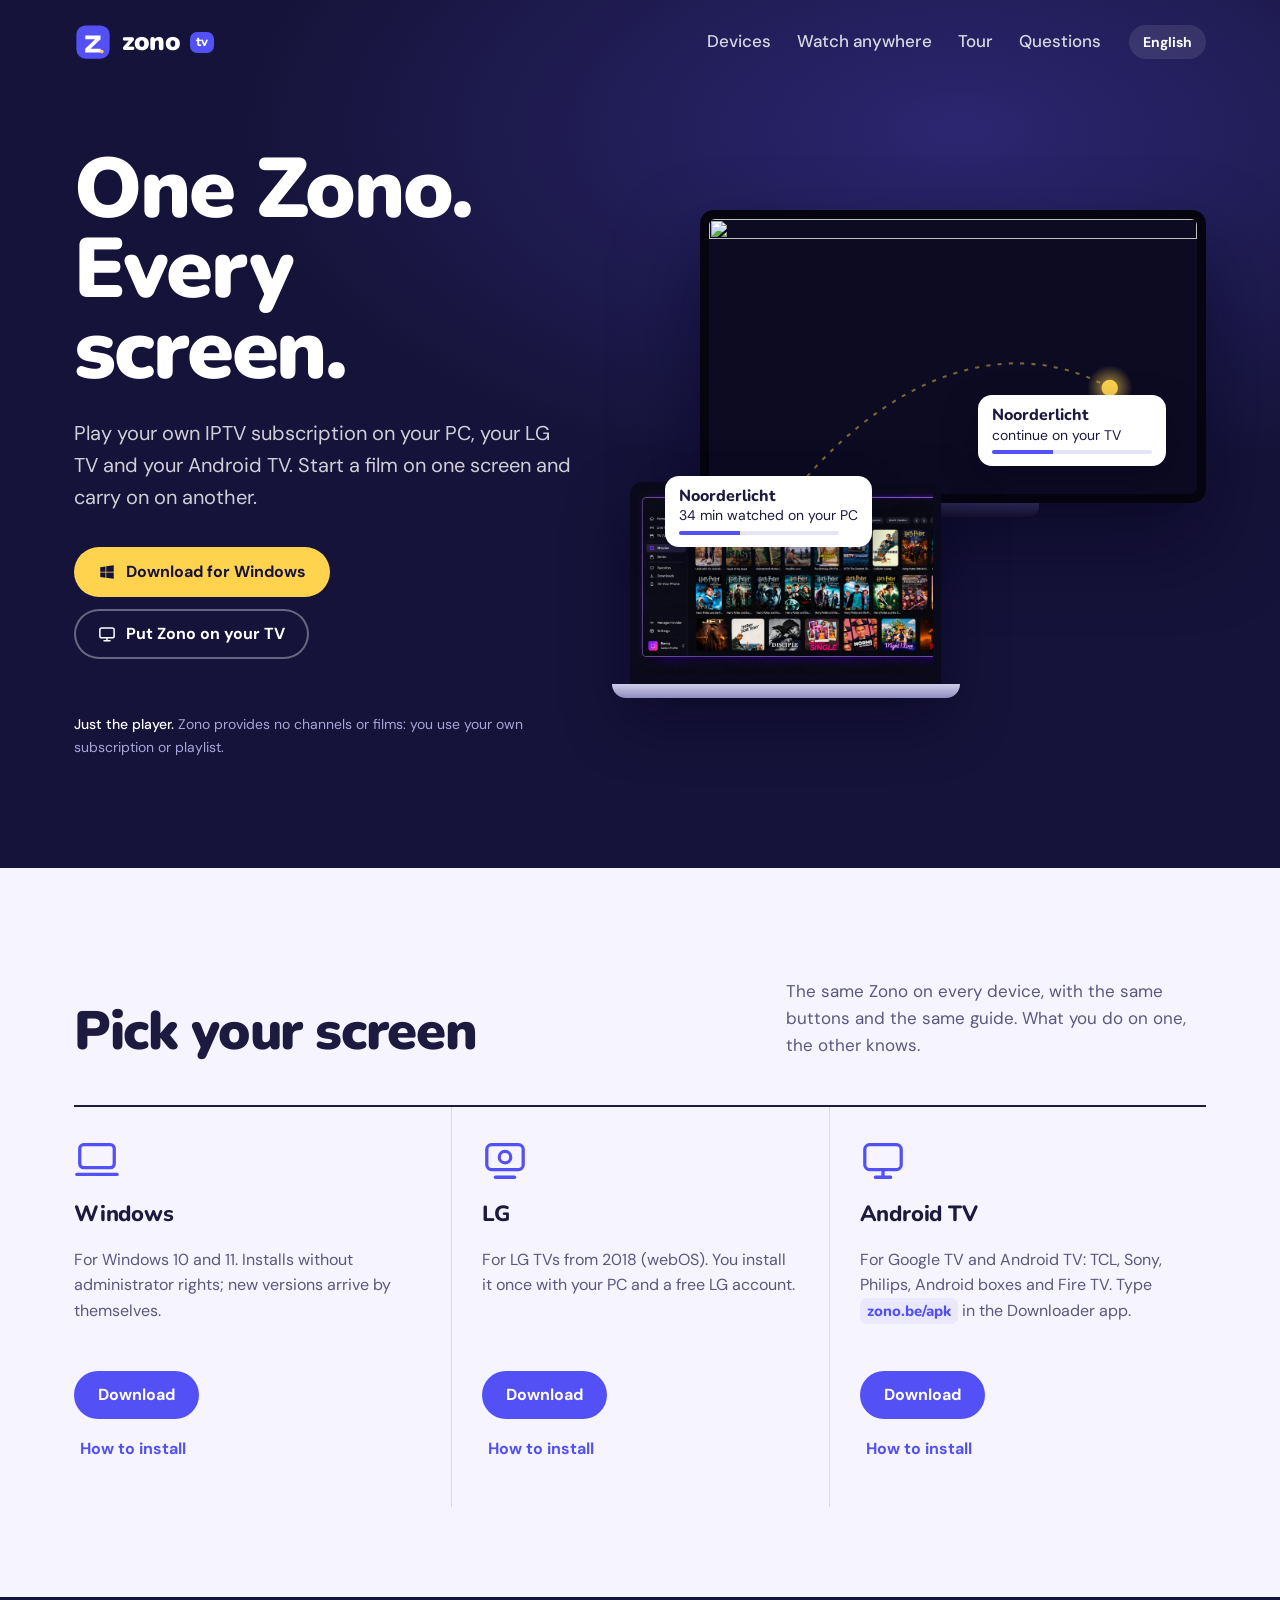
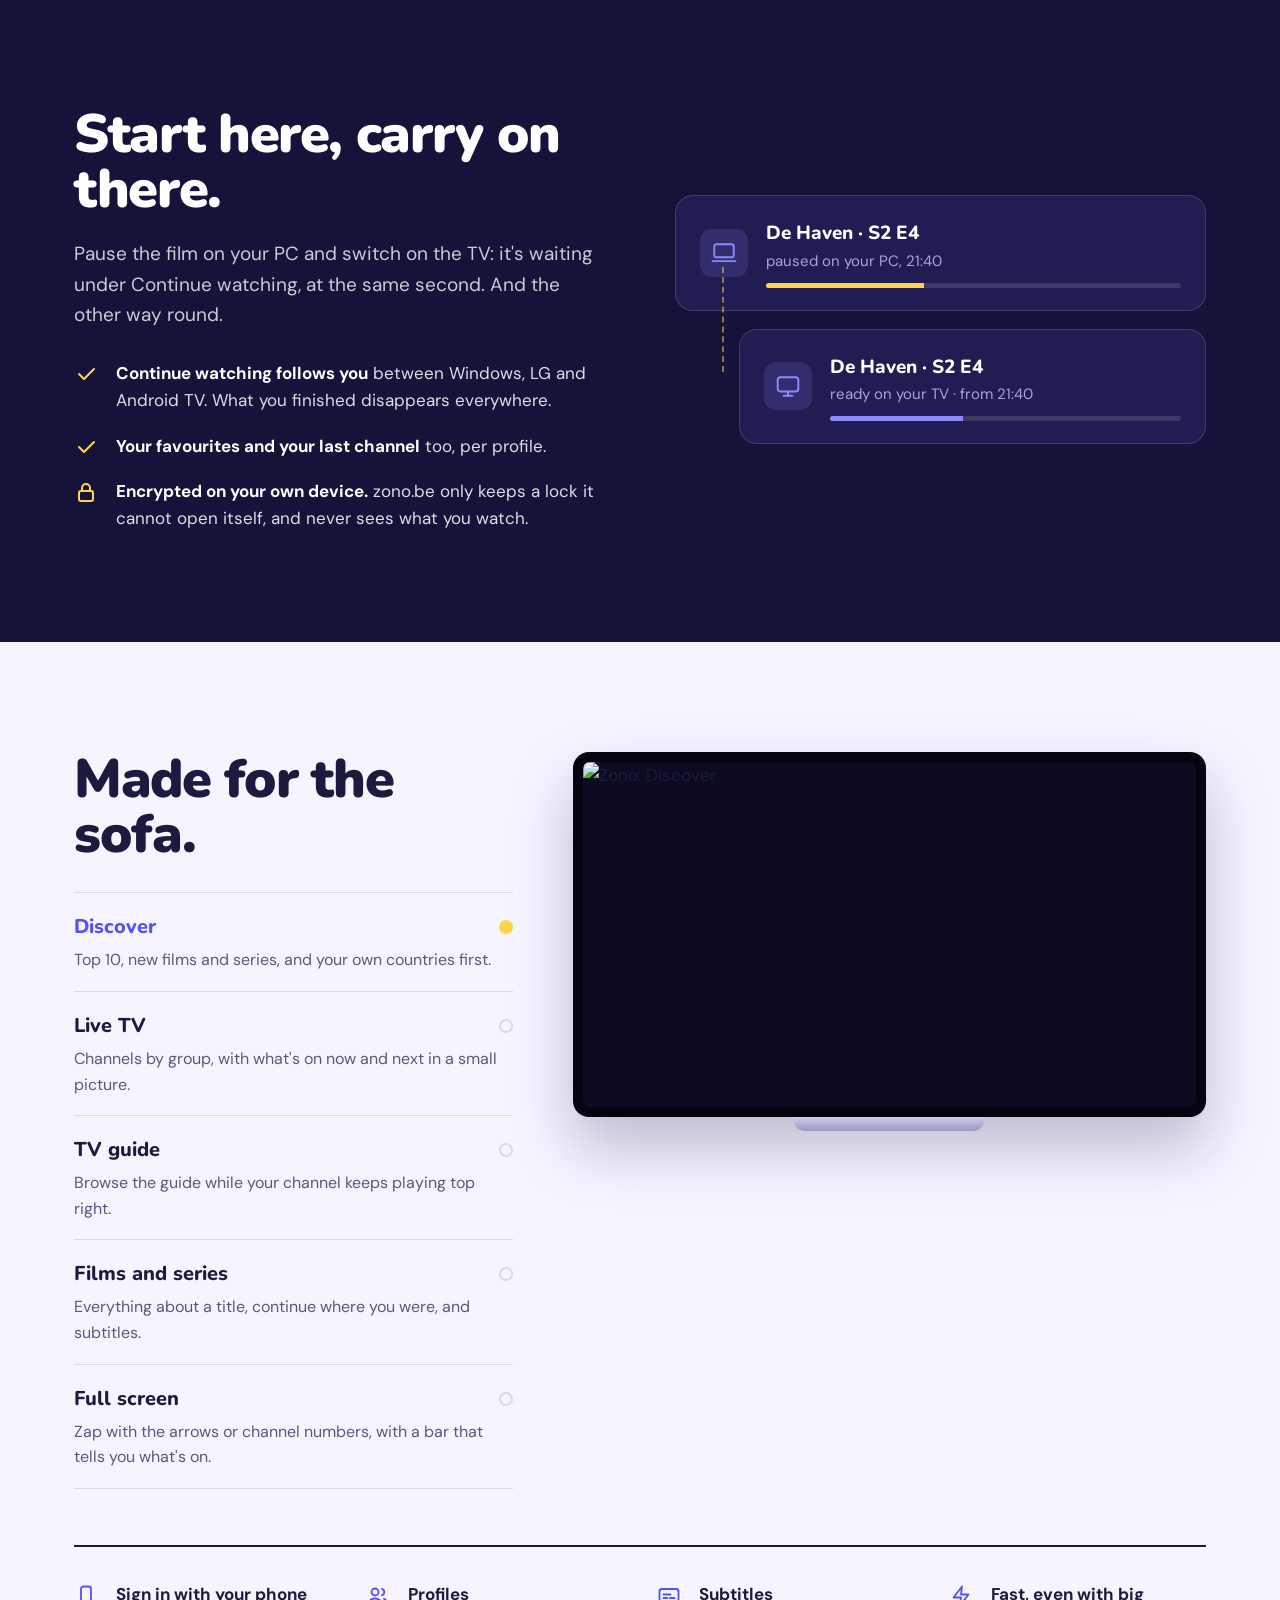
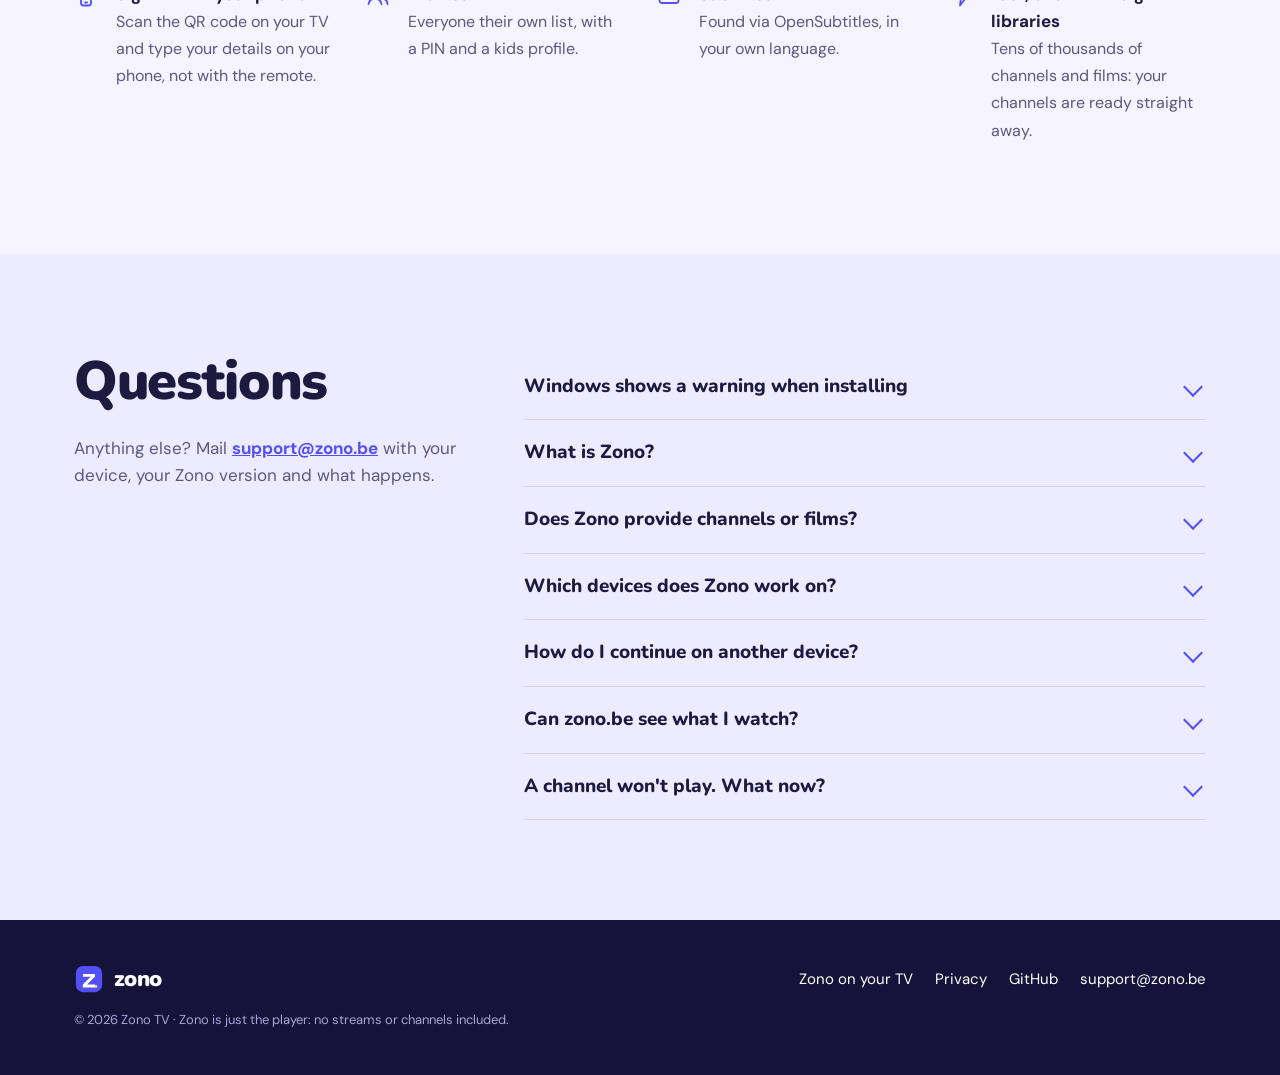
==== commit b4cd325d: "zono.be renewed: one Zono for Windows, LG and Android TV; continue watching across devices; privacy " ====
--- a/site/index.html
+++ b/site/index.html
@@ -1,364 +1,634 @@
 <!doctype html>
 <html lang="nl">
 <head>
-  <meta charset="utf-8" />
-  <meta name="viewport" content="width=device-width, initial-scale=1" />
-  <meta name="description" content="Zono TV is jouw persoonlijke tv-speler voor Windows." />
-  <title>Zono TV | jouw moment, op Windows</title>
-  <link rel="icon" type="image/svg+xml" href="[data-uri]">
-  <style>
-    :root{--ink:#10101b;--violet:#514eff;--purple:#7d4dff;--yellow:#ffd365;--paper:#f7f6ff;--line:rgba(19,17,42,.12)}
-    *{box-sizing:border-box} html{scroll-behavior:smooth} body{margin:0;background:var(--paper);color:var(--ink);font-family:Manrope,Arial,sans-serif} a{color:inherit;text-decoration:none}
-    .nav{height:84px;display:flex;align-items:center;justify-content:space-between;padding:0 clamp(24px,6vw,90px);position:absolute;top:0;width:100%;z-index:4;color:white}.brand{display:flex;align-items:center;gap:10px;font-family:DM Sans;font-size:26px;font-weight:800;letter-spacing:-1.5px}.brand-mark{width:39px;height:39px;border-radius:12px;background:#fff;color:var(--violet);display:grid;place-items:center;font-size:25px;font-weight:800;line-height:1}.tv{font-size:14px;background:rgba(255,255,255,.25);padding:3px 7px 4px;border-radius:7px;letter-spacing:-.3px}.links{display:flex;gap:28px;font-size:14px;font-weight:600;color:rgba(255,255,255,.82)}.nav-cta,.button{border:0;background:white;border-radius:999px;color:#2b28b8;font:700 14px Manrope;padding:12px 18px;cursor:pointer;display:inline-flex;align-items:center;gap:9px}.hero{min-height:780px;background:radial-gradient(circle at 12% 22%,#8676ff 0,transparent 25%),radial-gradient(circle at 90% 0,#8c71ff 0,transparent 28%),linear-gradient(135deg,#4b4aef,#763df7 68%,#5238c7);color:#fff;overflow:hidden;position:relative;padding:155px 24px 0;text-align:center}.hero:after{content:"";position:absolute;width:720px;height:720px;border:1px solid rgba(255,255,255,.13);border-radius:50%;left:50%;bottom:-510px;transform:translateX(-50%)}.eyebrow{display:inline-flex;align-items:center;gap:8px;background:rgba(255,255,255,.13);border:1px solid rgba(255,255,255,.2);padding:8px 13px;border-radius:99px;font-size:12px;font-weight:700}.spark{width:7px;height:7px;background:var(--yellow);border-radius:50%}h1{font:800 clamp(54px,8.3vw,120px)/.88 "DM Sans",sans-serif;letter-spacing:-.085em;margin:23px auto 20px;max-width:960px}.hero p{font-size:clamp(16px,2vw,20px);max-width:610px;line-height:1.55;margin:0 auto 28px;color:rgba(255,255,255,.82)}.button.primary{background:var(--yellow);color:#24202b;padding:15px 22px;font-size:15px;box-shadow:0 14px 34px rgba(25,13,86,.25)}.button.primary:hover{transform:translateY(-2px)}.windows{font-size:19px;letter-spacing:-3px;display:inline-grid;grid-template-columns:repeat(2,7px);gap:2px;transform:skewY(-8deg)}.windows i{height:7px;background:currentColor}.screen{position:relative;z-index:1;max-width:1040px;margin:64px auto -78px;border-radius:20px 20px 0 0;box-shadow:0 -10px 60px rgba(24,15,104,.32);overflow:hidden;border:1px solid rgba(255,255,255,.35)}.screen img{display:block;width:100%}
-    .intro{padding:145px 24px 116px;text-align:center;background:#fff}.section-label{color:#625eff;text-transform:uppercase;letter-spacing:.14em;font-size:11px;font-weight:800}.intro h2,.features h2,.cta h2{font:800 clamp(37px,5vw,68px)/.98 "DM Sans";letter-spacing:-.065em;margin:17px auto;max-width:780px}.intro p{max-width:620px;margin:auto;color:#666579;line-height:1.6;font-size:17px}.pills{display:flex;flex-wrap:wrap;justify-content:center;gap:12px;margin-top:38px}.pill{padding:12px 17px;border-radius:999px;background:#f3f1ff;color:#403b91;font-weight:700;font-size:13px}.showcase{padding:0 24px 110px;background:#fff}.device{max-width:1200px;margin:auto;border-radius:36px;overflow:hidden;position:relative;background:#12121b;box-shadow:0 35px 60px rgba(34,23,106,.2)}.device img{width:100%;display:block;opacity:.95}.device:after{content:"Zono voor Windows";position:absolute;bottom:24px;left:28px;background:rgba(5,5,11,.7);backdrop-filter:blur(10px);color:#fff;padding:10px 15px;border-radius:999px;font-size:13px;font-weight:700}
-    .features{padding:120px 24px;background:#12111b;color:white}.features .lead{color:#bdbacb;max-width:580px;line-height:1.6;font-size:17px;margin:0 auto 55px;text-align:center}.features h2{text-align:center}.feature-grid{display:grid;grid-template-columns:repeat(3,1fr);gap:16px;max-width:1160px;margin:auto}.feature{min-height:270px;padding:29px;border-radius:22px;background:linear-gradient(145deg,#24232f,#171620);border:1px solid rgba(255,255,255,.08);position:relative;overflow:hidden}.feature:nth-child(1){background:linear-gradient(145deg,#5733ee,#26204f)}.feature:nth-child(2){background:linear-gradient(145deg,#2a2941,#15141c)}.feature:nth-child(3){background:linear-gradient(145deg,#252237,#161720)}.feature-icon{font-size:28px;margin-bottom:82px}.feature h3{font:700 23px "DM Sans";letter-spacing:-.04em;margin:0 0 9px}.feature p{color:#c9c7d0;line-height:1.55;font-size:14px;margin:0}.bar{position:absolute;right:-15px;top:35px;width:130px;height:130px;border-radius:28px;background:rgba(255,255,255,.15);transform:rotate(25deg)}
-    .guide{background:#ebe9ff;padding:118px 24px;text-align:center}.guide h2{font:800 clamp(38px,5vw,68px)/.98 "DM Sans";letter-spacing:-.065em;max-width:780px;margin:17px auto 48px}.guide-shot{max-width:1120px;margin:auto;border-radius:18px;box-shadow:0 25px 55px rgba(48,36,120,.22);overflow:hidden}.guide-shot img{width:100%;display:block}.steps{display:grid;grid-template-columns:repeat(3,1fr);gap:20px;max-width:1050px;margin:62px auto 0;text-align:left}.step-num{font:800 17px DM Sans;color:#6758ff}.steps h3{font:700 20px DM Sans;margin:9px 0}.steps p{font-size:14px;line-height:1.6;color:#565468;margin:0}
-    .faq{padding:110px 24px;background:white}.faq-wrap{max-width:850px;margin:auto}.faq h2{font:800 clamp(38px,5vw,58px)/1 DM Sans;letter-spacing:-.06em;margin:12px 0 32px}.faq-item{border-top:1px solid var(--line);padding:21px 0}.faq-item:last-child{border-bottom:1px solid var(--line)}.faq button{background:none;border:0;width:100%;font:700 17px Manrope;text-align:left;display:flex;justify-content:space-between;align-items:center;color:var(--ink);cursor:pointer;padding:0}.faq .plus{font-size:26px;color:var(--violet);font-weight:400}.answer{display:none;color:#646273;line-height:1.6;font-size:15px;padding:13px 36px 0 0}.faq-item.open .answer{display:block}.faq-item.open .plus{transform:rotate(45deg)}
-    .cta{padding:125px 24px;background:radial-gradient(circle at 75% 10%,#8b73ff,transparent 32%),linear-gradient(135deg,#504def,#7542eb);color:#fff;text-align:center;overflow:hidden}.cta h2{max-width:700px}.cta p{max-width:510px;margin:0 auto 29px;color:rgba(255,255,255,.8);line-height:1.6}.cta .button{color:#332a7c}.footer{padding:35px clamp(24px,6vw,90px);background:#0f0e18;color:#c4c2cc;display:flex;justify-content:space-between;align-items:center;font-size:13px}.footer .brand{font-size:21px;color:#fff}.footer .brand-mark{width:31px;height:31px;border-radius:9px;font-size:20px}
-    @media(max-width:750px){.links{display:none}.nav{height:70px;padding:0 19px}.nav-cta{padding:9px 13px;font-size:12px}.hero{min-height:620px;padding-top:125px}.screen{margin-top:48px;margin-left:-45px;margin-right:-45px;width:calc(100% + 90px)}.intro{padding:115px 22px 85px}.feature-grid,.steps{grid-template-columns:1fr}.feature{min-height:220px}.feature-icon{margin-bottom:40px}.features,.guide,.faq{padding:84px 22px}.footer{padding:28px 22px;gap:15px;align-items:flex-start;flex-direction:column}}
-    /* Rounded, extra-heavy display typography matching the supplied campaign art. */
-    h1,.intro h2,.features h2,.cta h2,.guide h2,.faq h2,.feature h3,.steps h3{font-family:"Nunito",sans-serif;font-weight:1000;letter-spacing:-.045em;line-height:1}
-    h1{line-height:.98;margin-top:0;margin-bottom:24px}
-    .eyebrow,.spark,.hero:after,.device:after{display:none}
-    .screen{margin-bottom:0;border-radius:20px 20px 0 0}
-    .intro{padding-top:100px}
-    .features > .section-label{text-align:center}
-    main img{height:auto;aspect-ratio:1672/941}
-    .nav-actions{display:flex;align-items:center;gap:12px}
-    #language{font:600 13px Manrope;color:white;background:#ffffff18;border:1px solid #ffffff55;border-radius:99px;padding:10px 12px;cursor:pointer;max-width:130px}
-    #language option{color:#171427;background:white}
-    #language:focus-visible{outline:3px solid var(--yellow);outline-offset:3px}
-    html[lang="de"] h1{font-size:clamp(50px,7.6vw,110px)}
-    @media(max-width:1050px){.links{gap:16px}.nav{padding-inline:24px}}
-    @media(max-width:750px){.nav{padding-inline:16px}.nav-actions{gap:8px}#language{max-width:110px;padding:8px;font-size:12px}.nav-cta{display:none}h1{font-size:clamp(44px,9.5vw,72px)}html[lang="de"] h1{font-size:clamp(42px,9vw,68px)}}
-    .language-picker{position:relative}
-    .language-toggle{display:flex;align-items:center;justify-content:space-between;gap:15px;min-width:130px;color:white;background:rgba(255,255,255,.12);border:1px solid rgba(255,255,255,.38);border-radius:24px;padding:12px 16px;font:600 13px Manrope;cursor:pointer;transition:background .18s,border-color .18s}
-    .language-toggle:hover,.language-toggle[aria-expanded="true"]{background:rgba(255,255,255,.22);border-color:rgba(255,255,255,.7)}
-    .language-toggle:focus-visible,.language-menu button:focus-visible{outline:2px solid #ffd365;outline-offset:3px}
-    .language-toggle svg{transition:transform .18s}.language-toggle[aria-expanded="true"] svg{transform:rotate(180deg)}
-    .language-menu{position:absolute;top:calc(100% + 10px);right:0;min-width:180px;padding:7px;border:1px solid rgba(255,255,255,.26);border-radius:18px;background:rgba(64,42,156,.97);backdrop-filter:blur(20px);box-shadow:0 18px 48px #1b105e55;z-index:20}
-    .language-menu[hidden]{display:none}.language-menu button{display:flex;width:100%;align-items:center;justify-content:space-between;gap:20px;padding:11px 13px;border:0;border-radius:11px;background:transparent;color:#fff;font:600 13px Manrope;text-align:left;cursor:pointer}
-    .language-menu button:hover,.language-menu button:focus{background:#ffffff18}.language-menu button[aria-selected="true"]{background:#ffffff24}.language-menu button span{color:#ffd365;opacity:0}.language-menu button[aria-selected="true"] span{opacity:1}
-    @media(max-width:750px){.language-toggle{min-width:113px;padding:10px 12px;font-size:12px;gap:9px}.language-menu{min-width:166px}}
-
-    .hero .player-note{font-size:12px;line-height:1.5;color:#e1dcff;margin:14px auto 0;max-width:560px}
-    .faq-intro{color:#646273;line-height:1.6;margin:-10px 0 28px;font-size:15px}
-    .answer p{margin:0 0 12px}.answer p:last-child{margin-bottom:0}.answer a{color:#514eff;text-decoration:underline;text-underline-offset:3px}
-    .faq button{gap:22px;line-height:1.5}.faq .plus{flex-shrink:0}
-    .support-panel{display:flex;gap:24px;align-items:center;justify-content:space-between;padding:26px 28px;margin-top:34px;border:1px solid #e3dfff;border-radius:20px;background:linear-gradient(120deg,#f5f2ff,#eeebff)}
-    .support-panel h3{font:1000 24px Nunito;margin:0 0 6px;letter-spacing:-.03em}.support-panel p{font-size:14px;color:#666079;line-height:1.6;margin:0}
-    .support-link{display:flex;align-items:center;gap:18px;background:#514eff;color:#fff;border-radius:999px;padding:13px 18px;font-size:14px;font-weight:700;white-space:nowrap}.support-link:hover{background:#413bdc}
-    .footer-support{color:#d9d4ff;white-space:nowrap}.footer-support:hover{text-decoration:underline}
-    .feature{padding:24px 24px 29px;min-height:345px;border-radius:26px;transition:transform .22s,border-color .22s,box-shadow .22s}
-    .feature:hover{transform:translateY(-6px);border-color:#8874ff77;box-shadow:0 20px 40px #0002}
-    .feature:nth-child(1){background:radial-gradient(ellipse at 20% 0,#7554ff66,transparent 70%),linear-gradient(145deg,#4c2dde,#27204e)}
-    .feature:nth-child(2){background:radial-gradient(ellipse at 70% 0,#55438955,transparent 70%),linear-gradient(145deg,#252331,#18171f)}
-    .feature:nth-child(3){background:radial-gradient(ellipse at 70% 0,#3c5b8955,transparent 70%),linear-gradient(145deg,#252435,#18181f)}
-    .feature h3{margin-top:25px;font-size:23px;line-height:1.15}.feature p{line-height:1.65}
-    .card-visual{height:171px;position:relative}.collection-visual{padding:3px 4px 0}.mini-caption{display:flex;gap:8px;align-items:center;font-size:11px;color:#eee8ff;font-weight:700}.mini-caption svg{width:14px;height:14px}.tiny-dot{margin-left:auto;width:5px;height:5px;background:#ffd365;border-radius:50%}
-    .mini-posters{display:flex;gap:12px;justify-content:center;margin-top:17px;perspective:600px}.poster{height:124px;flex:1;max-width:85px;border-radius:9px;position:relative;overflow:hidden;box-shadow:0 8px 18px #140a564d;transition:transform .3s;border:1px solid #ffffff26}
-    .poster-one{background:linear-gradient(170deg,#ffd9ad,#dd7e7b 45%,#4c285b);transform:rotate(-7deg) translateY(6px)}.poster-two{background:radial-gradient(circle at 50% 35%,#b9dcff,#3261a5 24%,#141536 60%);transform:translateY(-2px);z-index:1}.poster-three{background:linear-gradient(#a3d8b5,#46627c 64%,#252449);transform:rotate(7deg) translateY(6px)}
-    .poster-landscape{position:absolute;bottom:-5px;left:-35px;width:140px;height:86px;background:#402346;border-radius:50% 50% 0 0;transform:rotate(25deg)}.poster-landscape:after{content:"";position:absolute;width:130px;height:60px;left:50px;top:-12px;border-radius:50%;background:#79465d}.poster-orbit{position:absolute;border:1px solid #c5e0ff77;width:130px;height:58px;top:26px;left:-24px;border-radius:50%;transform:rotate(-35deg)}.poster-hills{position:absolute;bottom:-14px;left:-8px;width:115px;height:85px;background:#1f3e51;clip-path:polygon(0 100%,0 50%,27% 0,48% 40%,73% 10%,100% 80%,100% 100%)}.poster-heart{position:absolute;top:7px;right:7px;display:grid;place-items:center;width:21px;height:21px;border-radius:50%;background:#18122c99;color:#ffd365;font-size:12px}
-    .feature:hover .poster-one{transform:rotate(-10deg) translateY(2px)}.feature:hover .poster-three{transform:rotate(10deg) translateY(2px)}
-    .search-visual{padding-top:10px}.mini-search{display:flex;align-items:center;gap:9px;height:41px;padding:0 12px;color:#d7d1eb;font-size:11px;border:1px solid #9c85ff80;border-radius:11px;background:#151320;box-shadow:0 0 24px #7852ff18}.mini-search svg{width:17px;height:17px;color:#ab97ff;flex-shrink:0}.mini-search i{display:block;width:1px;height:13px;background:#a691ff;margin-left:auto}
-    .mini-result{display:flex;align-items:center;gap:11px;background:#ffffff08;border:1px solid #ffffff0a;border-radius:10px;margin-top:10px;padding:8px 10px;transform:translateX(7px);width:calc(100% - 7px)}.result-poster{width:26px;height:34px;border-radius:5px;background:linear-gradient(145deg,#f4b581,#744a87 60%,#2a2d61);flex-shrink:0}.mini-result>div{flex:1}.mini-result b,.mini-result i{display:block;height:5px;border-radius:4px;background:#b4a4e7;width:65%}.mini-result i{width:39%;height:4px;margin-top:7px;background:#6b637e}.result-play{color:#d4c7ff;font-size:9px;background:#66518b44;border-radius:50%;width:22px;height:22px;display:grid;place-items:center}.ghost-result{opacity:.5;transform:translateX(15px);width:calc(100% - 15px)}.ghost-result .result-poster{background:linear-gradient(145deg,#7bb6c0,#293f69)}
-    .desktop-visual{padding:8px 7px 0}.mini-window{height:136px;border-radius:12px;border:1px solid #a2a4d34d;background:#171822;overflow:hidden;box-shadow:0 15px 25px #0003;transform:perspective(600px) rotateY(-7deg) rotateX(3deg);transition:transform .3s}.feature:hover .mini-window{transform:perspective(600px) rotateY(0) rotateX(0)}.window-chrome{height:24px;border-bottom:1px solid #ffffff0b;display:flex;align-items:center;gap:4px;padding:0 10px;background:#2e2f40}.window-chrome>span{width:4px;height:4px;border-radius:50%;background:#77768c}.window-chrome i{font:9px Arial;color:#9896b1;font-style:normal;margin-left:auto}.window-body{display:flex;height:111px}.mini-sidebar{width:35px;background:#14141e;border-right:1px solid #ffffff0b;padding:15px 8px}.mini-sidebar span{display:block;height:4px;margin-bottom:11px;border-radius:4px;background:#4a4760}.mini-sidebar span:nth-child(2){background:#8b73ff}.window-stage{flex:1;display:grid;place-items:center;align-content:center;gap:12px;background:radial-gradient(ellipse at center,#5753cc30,transparent 75%)}.windows-symbol{display:grid;grid-template-columns:repeat(2,18px);gap:3px;transform:perspective(100px) rotateY(-14deg);filter:drop-shadow(0 0 15px #8174ff55)}.windows-symbol i{display:block;width:18px;height:18px;background:#a094ff;border-radius:1px}.window-line{height:3px;width:47px;background:#656078;border-radius:5px}
-    @media(max-width:750px){.support-panel{align-items:flex-start;flex-direction:column;padding:23px;gap:18px}.feature{min-height:340px}.card-visual{max-width:320px;margin:auto}.footer{gap:19px}}
-    @media(prefers-reduced-motion:reduce){.feature,.poster,.mini-window{transition:none}.feature:hover{transform:none}}
-
-    .download-actions{display:flex;justify-content:center;align-items:center;flex-wrap:wrap;gap:12px}
-    .github-icon{width:19px;height:19px;flex-shrink:0}
-    .button.secondary,.cta .button.secondary{color:#fff;background:rgba(255,255,255,.1);border:1px solid rgba(255,255,255,.45);padding:14px 21px;font-size:15px}
-    .button.secondary:hover{background:rgba(255,255,255,.2);border-color:rgba(255,255,255,.8)}
-    .cta .download-button{padding:15px 22px;font-size:15px}
-    .button:focus-visible,.nav-cta:focus-visible{outline:3px solid #ffd365;outline-offset:4px}
-    @media(max-width:480px){.download-actions{gap:10px}.download-actions .button{font-size:13px;padding:13px 17px}}
-  </style>
+<meta charset="utf-8">
+<meta name="viewport" content="width=device-width, initial-scale=1">
+<title>Zono · je eigen tv, op elk scherm</title>
+<meta name="description" content="Zono speelt je eigen IPTV-abonnement af op Windows, LG en Android TV. Begin op het ene scherm, kijk verder op het andere.">
+<link rel="icon" type="image/svg+xml" href="[data-uri]">
+<link rel="preload" href="fonts/Nunito-900.woff2" as="font" type="font/woff2" crossorigin>
 <style>
-@font-face {
-  font-family: 'DM Sans';
-  font-style: normal;
-  font-weight: 400;
-  font-display: swap;
-  src: url("fonts/DMSans-400.woff2") format("woff2");
-}
-@font-face {
-  font-family: 'DM Sans';
-  font-style: normal;
-  font-weight: 500;
-  font-display: swap;
-  src: url("fonts/DMSans-500.woff2") format("woff2");
-}
-@font-face {
-  font-family: 'DM Sans';
-  font-style: normal;
-  font-weight: 600;
-  font-display: swap;
-  src: url("fonts/DMSans-600.woff2") format("woff2");
-}
-@font-face {
-  font-family: 'DM Sans';
-  font-style: normal;
-  font-weight: 700;
-  font-display: swap;
-  src: url("fonts/DMSans-700.woff2") format("woff2");
-}
-@font-face {
-  font-family: 'DM Sans';
-  font-style: normal;
-  font-weight: 800;
-  font-display: swap;
-  src: url("fonts/DMSans-800.woff2") format("woff2");
-}
-@font-face {
-  font-family: 'Manrope';
-  font-style: normal;
-  font-weight: 400;
-  font-display: swap;
-  src: url("fonts/Manrope-400.woff2") format("woff2");
-}
-@font-face {
-  font-family: 'Manrope';
-  font-style: normal;
-  font-weight: 500;
-  font-display: swap;
-  src: url("fonts/Manrope-500.woff2") format("woff2");
-}
-@font-face {
-  font-family: 'Manrope';
-  font-style: normal;
-  font-weight: 600;
-  font-display: swap;
-  src: url("fonts/Manrope-600.woff2") format("woff2");
-}
-@font-face {
-  font-family: 'Manrope';
-  font-style: normal;
-  font-weight: 700;
-  font-display: swap;
-  src: url("fonts/Manrope-700.woff2") format("woff2");
-}
-@font-face {
-  font-family: 'Manrope';
-  font-style: normal;
-  font-weight: 800;
-  font-display: swap;
-  src: url("fonts/Manrope-800.woff2") format("woff2");
-}
-@font-face {
-  font-family: 'Nunito';
-  font-style: normal;
-  font-weight: 800;
-  font-display: swap;
-  src: url("fonts/Nunito-800.woff2") format("woff2");
-}
-@font-face {
-  font-family: 'Nunito';
-  font-style: normal;
-  font-weight: 900;
-  font-display: swap;
-  src: url("fonts/Nunito-900.woff2") format("woff2");
-}
-    .hero .release-info{margin:18px auto 0;font-size:13px;line-height:1.5;color:rgba(255,255,255,.72);display:flex;flex-direction:column;gap:2px}.hero .release-info #release-version{font-weight:800;color:#fff}
-    .news{padding:110px 24px;background:var(--paper)}.news-wrap{max-width:980px;margin:auto;text-align:center}
-    .news h2{font:1000 clamp(38px,5vw,62px)/1 "Nunito",sans-serif;letter-spacing:-.045em;margin:14px auto 14px;max-width:760px}
-    .news-lead{color:#5d5a72;font-size:17px;line-height:1.6;max-width:560px;margin:0 auto 46px}
-    .news-list{display:grid;gap:18px;text-align:left}
-    .news-card{background:#fff;border:1px solid var(--line);border-radius:26px;padding:26px 30px;display:grid;grid-template-columns:150px 1fr;gap:24px;box-shadow:0 18px 40px rgba(38,26,120,.06);transition:transform .25s ease,box-shadow .25s ease}
-    .news-card:hover{transform:translateY(-3px);box-shadow:0 24px 50px rgba(38,26,120,.12)}
-    .news-card.latest{background:linear-gradient(135deg,#504def,#7542eb);color:#fff;border:0;box-shadow:0 26px 60px rgba(80,77,239,.35)}
-    .news-version{font:1000 34px/1 "Nunito",sans-serif;letter-spacing:-.04em}.news-date{font-size:13px;color:#7b7891;margin-top:8px}
-    .news-card.latest .news-date{color:rgba(255,255,255,.75)}
-    .news-badge{display:inline-block;margin-top:12px;background:var(--yellow);color:#24202b;font:800 11px Manrope;letter-spacing:.08em;text-transform:uppercase;padding:6px 10px;border-radius:999px}
-    .news-card ul{margin:0;padding:0;list-style:none;display:grid;gap:10px}
-    .news-card li{position:relative;padding-left:26px;line-height:1.5;font-size:15.5px}
-    .news-card li:before{content:"";position:absolute;left:0;top:.45em;width:12px;height:12px;border-radius:4px;background:#625eff;transform:rotate(45deg)}
-    .news-card.latest li:before{background:var(--yellow)}
-    .news-more{display:inline-flex;gap:8px;margin-top:30px;font-weight:800;color:#514eff}
-    .news-more:hover span{transform:translateX(4px)}.news-more span{transition:transform .2s}
-    @media(max-width:750px){.news{padding:80px 18px}.news-card{grid-template-columns:1fr;gap:14px;padding:22px}}
+@font-face{font-family:"Nunito";font-weight:800;font-display:swap;src:url("fonts/Nunito-800.woff2") format("woff2")}
+@font-face{font-family:"Nunito";font-weight:900;font-display:swap;src:url("fonts/Nunito-900.woff2") format("woff2")}
+@font-face{font-family:"DM Sans";font-weight:400;font-display:swap;src:url("fonts/DMSans-400.woff2") format("woff2")}
+@font-face{font-family:"DM Sans";font-weight:500;font-display:swap;src:url("fonts/DMSans-500.woff2") format("woff2")}
+@font-face{font-family:"DM Sans";font-weight:700;font-display:swap;src:url("fonts/DMSans-700.woff2") format("woff2")}
+:root{
+  --night:#16133a; --night-2:#211d52; --violet:#5350f6; --violet-soft:#8c8afc; --sun:#ffd34d;
+  --paper:#f5f4ff; --ink:#1d1a3f; --mist:#a7a4d9; --muted:#5b587e; --line:rgba(29,26,63,.12); --line-dark:rgba(255,255,255,.14);
+  --display:"Nunito",ui-rounded,system-ui,sans-serif; --text:"DM Sans",system-ui,-apple-system,"Segoe UI",sans-serif;
+  --wrap:1180px;
+}
+*{box-sizing:border-box}
+html{scroll-behavior:smooth}
+body{margin:0;background:var(--paper);color:var(--ink);font:17px/1.6 var(--text);-webkit-font-smoothing:antialiased}
+a{color:inherit}
+img{display:block;max-width:100%;height:auto}
+:focus-visible{outline:3px solid var(--sun);outline-offset:3px;border-radius:6px}
+.wrap{max-width:var(--wrap);margin:0 auto;padding:0 24px}
+h1,h2,h3{font-family:var(--display);font-weight:900;letter-spacing:-.025em;margin:0}
+h2{font-size:clamp(34px,4.6vw,54px);line-height:1.02}
+h3{font-size:22px;font-weight:800;letter-spacing:-.01em}
+p{margin:0}
+.btn{display:inline-flex;align-items:center;gap:10px;font:700 16px/1 var(--text);text-decoration:none;border-radius:999px;padding:16px 24px;border:0;cursor:pointer;transition:transform .15s,background .15s}
+.btn:hover{transform:translateY(-1px)}
+.btn svg{width:18px;height:18px;flex:none}
+.btn.sun{background:var(--sun);color:var(--night)}
+.btn.line{background:transparent;color:#fff;box-shadow:inset 0 0 0 2px rgba(255,255,255,.35)}
+.btn.violet{background:var(--violet);color:#fff}
+.btn.quiet{background:transparent;color:var(--violet);padding:16px 6px}
+
+/* ---- top bar */
+.bar{position:absolute;top:0;left:0;right:0;z-index:5}
+.bar .wrap{display:flex;align-items:center;gap:28px;height:84px}
+.brand{display:flex;align-items:center;gap:10px;text-decoration:none;color:#fff;font:900 26px/1 var(--display);letter-spacing:-.03em}
+.brand svg{width:38px;height:38px}
+.brand small{font:800 13px/1 var(--display);background:var(--violet);border-radius:7px;padding:4px 6px;letter-spacing:0}
+.nav{display:flex;gap:26px;margin-left:auto}
+.nav a{color:rgba(255,255,255,.82);text-decoration:none;font-weight:500}
+.nav a:hover{color:#fff}
+.langs{position:relative}
+.langs button{font:600 14px/1 var(--text);color:#fff;background:rgba(255,255,255,.1);border:0;border-radius:999px;padding:10px 14px;cursor:pointer}
+.langs ul{position:absolute;right:0;top:calc(100% + 8px);list-style:none;margin:0;padding:6px;background:#fff;border-radius:14px;box-shadow:0 18px 40px rgba(10,8,40,.3);min-width:150px}
+.langs li button{display:block;width:100%;text-align:left;color:var(--ink);background:none;border-radius:9px;padding:10px 12px}
+.langs li button:hover,.langs li button[aria-current=true]{background:var(--paper)}
+
+/* ---- hero */
+.hero{background:radial-gradient(1200px 600px at 75% 15%,#2b2670 0,transparent 60%),var(--night);color:#fff;padding:150px 0 110px;overflow:hidden}
+.hero .wrap{display:grid;grid-template-columns:1fr 1.15fr;gap:56px;align-items:center}
+.hero h1{font-size:clamp(46px,6.6vw,86px);line-height:.95}
+.hero h1 span{display:block}
+.hero .lead{font-size:20px;color:rgba(255,255,255,.8);max-width:500px;margin:26px 0 34px}
+.hero .actions{display:flex;flex-wrap:wrap;gap:12px}
+.hero .note{font-size:14px;color:var(--mist);margin-top:22px;max-width:460px}
+.hero .note b{color:#fff;font-weight:500}
+.release{font-size:14px;color:var(--mist);margin-top:10px;min-height:1.6em}
+
+/* screens: a laptop and a TV, the yellow dot travels from one to the other */
+.screens{position:relative;aspect-ratio:1.18}
+.tv{position:absolute;right:0;top:0;width:88%}
+.tv .panel{background:#05040f;border-radius:14px;padding:9px;box-shadow:0 40px 80px rgba(5,3,30,.55)}
+.tv .panel img{border-radius:6px;aspect-ratio:16/9;object-fit:cover;width:100%;background:#0d0b22}
+.tv .foot{width:34%;height:14px;margin:0 auto;background:linear-gradient(#2a2752,#14122e);border-radius:0 0 10px 10px}
+.laptop{position:absolute;left:0;bottom:0;width:54%}
+.laptop .lid{background:#0b0a1c;border-radius:12px 12px 0 0;padding:8px 8px 10px;box-shadow:0 30px 60px rgba(5,3,30,.6)}
+.laptop .lid img{border-radius:4px;aspect-ratio:16/10;object-fit:cover;object-position:left top;width:100%;background:#0d0b22}
+.laptop .base{height:14px;background:linear-gradient(#cfcdea,#8f8cc0);border-radius:0 0 14px 14px;margin:0 -6%}
+.chip{position:absolute;display:flex;align-items:center;gap:12px;background:#fff;color:var(--ink);border-radius:14px;padding:10px 14px 12px;box-shadow:0 14px 34px rgba(5,3,30,.4);font-size:14px;line-height:1.3;width:max-content;max-width:260px}
+.chip b{display:block;font-family:var(--display);font-weight:800;font-size:16px}
+.chip i{display:block;height:4px;border-radius:4px;background:#e6e5f7;margin-top:6px;overflow:hidden;width:160px}
+.chip i::after{content:"";display:block;height:100%;width:38%;background:var(--violet)}
+.chip.from{left:6%;bottom:31%}
+.chip.to{right:7%;top:38%;opacity:0}
+.trail{position:absolute;inset:0;pointer-events:none;overflow:visible}
+.trail path{fill:none;stroke:rgba(255,211,77,.45);stroke-width:2;stroke-dasharray:4 7;stroke-dashoffset:0}
+.play .chip.to{animation:arrive .5s 2.9s ease-out forwards}
+@keyframes arrive{from{opacity:0;transform:translateY(8px)}to{opacity:1;transform:none}}
+@media (prefers-reduced-motion:reduce){.chip.to{opacity:1}.play .chip.to{animation:none}}
+
+/* ---- choose your screen */
+.devices{padding:110px 0 90px}
+.devices .intro{display:flex;justify-content:space-between;align-items:end;gap:30px;margin-bottom:46px}
+.devices .intro p{max-width:420px;color:var(--muted)}
+.row{display:grid;grid-template-columns:repeat(3,1fr);border-top:2px solid var(--ink)}
+.device{padding:30px 30px 34px 0;display:flex;flex-direction:column;gap:14px}
+.device + .device{padding-left:30px;border-left:1px solid var(--line)}
+.device .icon{width:46px;height:46px;color:var(--violet)}
+.device p{color:var(--muted);font-size:16px;flex:1}
+.device .version{font-size:13px;color:var(--muted);min-height:1.5em}
+.device .btns{display:flex;flex-direction:column;align-items:flex-start;gap:6px}
+.device code{font:700 15px/1 var(--display);background:#e9e8ff;color:var(--violet);border-radius:7px;padding:3px 7px}
+
+/* ---- continue elsewhere */
+.together{background:var(--night);color:#fff;padding:110px 0;position:relative;overflow:hidden}
+.together .wrap{display:grid;grid-template-columns:1fr 1fr;gap:70px;align-items:center}
+.together p.lead{color:rgba(255,255,255,.78);font-size:19px;margin:22px 0 30px;max-width:520px}
+.together ul{list-style:none;margin:0;padding:0;display:grid;gap:18px}
+.together li{display:grid;grid-template-columns:28px 1fr;gap:14px;color:rgba(255,255,255,.86)}
+.together li svg{width:24px;height:24px;color:var(--sun);margin-top:2px}
+.together li b{color:#fff;font-weight:700}
+.handoff{position:relative;display:grid;gap:18px}
+.card{background:var(--night-2);border:1px solid var(--line-dark);border-radius:18px;padding:22px 24px;display:grid;grid-template-columns:auto 1fr;gap:18px;align-items:center}
+.card .where{width:48px;height:48px;border-radius:12px;background:rgba(140,138,252,.16);display:grid;place-items:center;color:var(--violet-soft)}
+.card .where svg{width:26px;height:26px}
+.card b{font-family:var(--display);font-weight:800;font-size:19px}
+.card span{display:block;color:var(--mist);font-size:15px}
+.card i{display:block;height:5px;background:rgba(255,255,255,.12);border-radius:5px;margin-top:10px;overflow:hidden}
+.card i::after{content:"";display:block;height:100%;width:38%;background:var(--sun)}
+.card.later{margin-left:12%}
+.card.later i::after{background:var(--violet-soft)}
+.handoff .link{position:absolute;left:47px;top:72px;bottom:72px;border-left:2px dashed rgba(255,211,77,.5)}
+
+/* ---- tour */
+.tour{padding:110px 0}
+.tour .wrap{display:grid;grid-template-columns:.9fr 1.3fr;gap:60px;align-items:start}
+.tour .wrap.extra{display:block}
+.tour .steps{list-style:none;margin:30px 0 0;padding:0;border-top:1px solid var(--line)}
+.tour .steps button{all:unset;box-sizing:border-box;display:block;width:100%;padding:18px 0;border-bottom:1px solid var(--line);cursor:pointer}
+.tour .steps b{font-family:var(--display);font-weight:800;font-size:20px;display:flex;justify-content:space-between;align-items:center}
+.tour .steps b::after{content:"";width:10px;height:10px;border-radius:50%;background:transparent;border:2px solid var(--line)}
+.tour .steps span{display:block;color:var(--muted);font-size:16px;margin-top:4px}
+.tour .steps button[aria-pressed=true] b{color:var(--violet)}
+.tour .steps button[aria-pressed=true] b::after{background:var(--sun);border-color:var(--sun)}
+.tour .steps button:focus-visible{outline:3px solid var(--violet);outline-offset:4px}
+.stage{position:sticky;top:30px}
+.stage .panel{background:#05040f;border-radius:16px;padding:10px;box-shadow:0 30px 60px rgba(22,19,58,.25)}
+.stage img{width:100%;aspect-ratio:16/9;object-fit:cover;border-radius:7px;background:#0d0b22}
+.stage .foot{width:30%;height:14px;margin:0 auto;background:linear-gradient(#cfcdea,#9a97c6);border-radius:0 0 10px 10px}
+.more{display:grid;grid-template-columns:repeat(4,1fr);gap:22px 34px;margin-top:56px;padding-top:34px;border-top:2px solid var(--ink)}
+.more div{display:grid;grid-template-columns:30px 1fr;gap:12px}
+.more svg{width:24px;height:24px;color:var(--violet);margin-top:3px}
+.more b{display:block;font-weight:700}
+.more span{color:var(--muted);font-size:16px}
+
+/* ---- news + questions */
+.news{padding:0 0 100px}
+.news h2{margin-bottom:34px}
+.news-list{display:grid;border-top:2px solid var(--ink)}
+.release-row{display:grid;grid-template-columns:200px 1fr;gap:30px;padding:26px 0;border-bottom:1px solid var(--line)}
+.release-row .v{font-family:var(--display);font-weight:900;font-size:30px;line-height:1}
+.release-row .for{display:inline-block;margin-top:8px;font-size:13px;font-weight:700;color:var(--violet);background:#e9e8ff;border-radius:6px;padding:3px 8px}
+.release-row .d{font-size:14px;color:var(--muted);margin-top:6px}
+.release-row ul{margin:0;padding-left:18px;color:var(--ink)}
+.release-row li{margin:3px 0}
+.news-more{display:inline-block;margin-top:22px;color:var(--violet);font-weight:700}
+.faq{background:#ecebff;padding:100px 0}
+.faq .wrap{display:grid;grid-template-columns:.8fr 1.4fr;gap:60px}
+.faq details{border-bottom:1px solid var(--line);padding:4px 0}
+.faq summary{list-style:none;cursor:pointer;font:800 19px/1.35 var(--display);padding:16px 40px 16px 0;position:relative}
+.faq summary::-webkit-details-marker{display:none}
+.faq summary::after{content:"";position:absolute;right:6px;top:22px;width:12px;height:12px;border-right:2.5px solid var(--violet);border-bottom:2.5px solid var(--violet);transform:rotate(45deg);transition:transform .2s}
+.faq details[open] summary::after{transform:rotate(-135deg);top:28px}
+.faq details p{padding:0 0 18px;color:var(--muted)}
+.faq .help{margin-top:26px;color:var(--muted)}
+.faq .help a{color:var(--violet);font-weight:700}
+
+footer{background:var(--night);color:var(--mist);padding:44px 0;font-size:15px}
+footer .wrap{display:flex;flex-wrap:wrap;gap:16px 30px;align-items:center}
+footer .brand{font-size:22px}
+footer .brand svg{width:30px;height:30px}
+footer nav{display:flex;flex-wrap:wrap;gap:22px;margin-left:auto}
+footer a{color:#fff;text-decoration:none}
+footer a:hover{text-decoration:underline}
+footer .small{width:100%;font-size:13px}
+
+/* ---- smaller screens */
+@media (max-width:980px){
+  .nav{display:none}
+  .hero{padding:120px 0 80px}
+  .hero .wrap,.together .wrap,.tour .wrap,.faq .wrap{grid-template-columns:1fr;gap:46px}
+  .devices .intro{flex-direction:column;align-items:start}
+  .row{grid-template-columns:1fr}
+  .device,.device + .device{padding:28px 0;border-left:0;border-top:1px solid var(--line)}
+  .device:first-child{border-top:0}
+  .stage{position:static}
+  .more{grid-template-columns:1fr 1fr}
+  .release-row{grid-template-columns:1fr;gap:12px}
+}
+@media (max-width:560px){
+  .chip{font-size:12px;padding:8px 10px;max-width:200px}
+  .chip b{font-size:14px}
+  .chip i{width:110px}
+  .hero .actions .btn{width:100%;justify-content:center}
+  .card.later{margin-left:0}
+  .more{grid-template-columns:1fr}
+}
 </style>
 </head>
 <body>
-  <header class="nav"><a class="brand" href="#top"><span class="brand-mark">z</span><span>zono</span><span class="tv">tv</span></a><nav class="links"><a href="#ervaring">Ervaring</a><a href="#gids">TV-gids</a><a href="#nieuw">Nieuw</a><a href="#vragen">Vragen</a><a href="apps/">Op je tv</a></nav><div class="nav-actions"><select id="language" aria-label="Taal kiezen" hidden tabindex="-1"><option value="nl">Nederlands</option><option value="fr">Français</option><option value="en">English</option><option value="de">Deutsch</option></select><div class="language-picker"><button class="language-toggle" type="button" id="language-toggle" aria-haspopup="listbox" aria-expanded="false" aria-controls="language-menu"><span id="language-name">Nederlands</span><svg width="14" height="14" viewBox="0 0 16 16" fill="none" aria-hidden="true"><path d="m4 6 4 4 4-4" stroke="currentColor" stroke-width="1.7" stroke-linecap="round" stroke-linejoin="round"/></svg></button><div id="language-menu" class="language-menu" role="listbox" aria-label="Language" hidden><button type="button" role="option" data-language="nl" aria-selected="true">Nederlands<span aria-hidden="true">✓</span></button><button type="button" role="option" data-language="fr" aria-selected="false">Français<span aria-hidden="true">✓</span></button><button type="button" role="option" data-language="en" aria-selected="false">English<span aria-hidden="true">✓</span></button><button type="button" role="option" data-language="de" aria-selected="false">Deutsch<span aria-hidden="true">✓</span></button></div></div><a class="nav-cta" href="https://github.com/scoutr2019/zono/releases/latest/download/Zono-Setup.zip" data-download download="Zono.exe"><span class="windows"><i></i><i></i><i></i><i></i></span> Voor Windows</a></div></header>
-  <main id="top">
-    <section class="hero"><h1>Jouw zenders.<br>Jouw moment.</h1><p>Alles wat jij wilt kijken, in één rustige Windows-app. Jij brengt je provider of afspeellijst mee. Zono doet de rest.</p><div class="download-actions"><a class="button primary" href="https://github.com/scoutr2019/zono/releases/latest/download/Zono-Setup.zip" data-download download="Zono.exe"><span class="windows" aria-hidden="true"><i></i><i></i><i></i><i></i></span> Download voor Windows</a><a class="button secondary" href="https://github.com/scoutr2019/zono" target="_blank" rel="noopener noreferrer"><svg class="github-icon" viewBox="0 0 24 24" aria-hidden="true" fill="currentColor"><path d="M12 .297a12 12 0 0 0-3.793 23.385c.6.111.82-.261.82-.577v-2.234c-3.338.726-4.043-1.416-4.043-1.416-.546-1.387-1.333-1.756-1.333-1.756-1.09-.745.083-.729.083-.729 1.205.085 1.839 1.237 1.839 1.237 1.07 1.834 2.807 1.304 3.492.997.108-.776.418-1.305.762-1.605-2.665-.303-5.467-1.334-5.467-5.931 0-1.311.469-2.381 1.236-3.221-.124-.303-.536-1.524.117-3.176 0 0 1.008-.323 3.301 1.23a11.52 11.52 0 0 1 6.006 0c2.291-1.553 3.297-1.23 3.297-1.23.655 1.652.243 2.873.12 3.176.77.84 1.235 1.91 1.235 3.221 0 4.609-2.807 5.624-5.479 5.921.431.372.815 1.102.815 2.222v3.293c0 .319.216.694.825.576A12.003 12.003 0 0 0 12 .297Z"/></svg> Bekijk op GitHub</a></div><p class="tv-link" style="margin:16px auto 0;text-align:center;font-size:15px"><a href="apps/" style="font-weight:800;text-decoration:none;color:#fff;border-bottom:1px solid rgba(255,255,255,.4);padding-bottom:2px"><svg width="18" height="18" viewBox="0 0 24 24" fill="none" stroke="currentColor" stroke-width="2" stroke-linecap="round" stroke-linejoin="round" aria-hidden="true" style="vertical-align:-3px"><rect x="2.5" y="4" width="19" height="13" rx="2.5"/><path d="M8 21h8M12 17v4"/></svg> <span>Ook op LG en Android TV</span> <span aria-hidden="true">→</span></a></p><p class="release-info"><span id="release-version" hidden></span><span>Windows-melding? Klik op Meer info › Toch uitvoeren.</span></p><p class="player-note">Alleen de player. Geen streams of zenders inbegrepen.</p><div class="screen"><img width="1672" height="941" decoding="async" fetchpriority="high" alt="Voorbeeld van de Zono Live TV-interface"></div></section>
-    <section class="intro" id="ervaring"><div class="section-label">Eén thuis voor je kijkmoment</div><h2>Geen gedoe. Gewoon kijken.</h2><p>Van live zenders tot je eigen filmcollectie: Zono houdt alles overzichtelijk, zodat jij sneller bij het goede moment bent.</p><div class="pills"><span class="pill">Live tv</span><span class="pill">Films & series</span><span class="pill">Favorieten</span><span class="pill">Eigen provider</span><span class="pill">Windows 11</span></div></section>
-    <section class="showcase"><div class="device"><img width="1672" height="941" decoding="async" loading="lazy" alt="Zono filmcollectie op Windows"></div></section>
-    <section class="features"><div class="section-label">Kijken zoals jij wil</div><h2>De speler verdwijnt.<br>Jouw content komt naar voren.</h2><p class="lead">Een heldere ervaring voor een grote collectie, met alles wat je nodig hebt binnen handbereik.</p><div class="feature-grid"><article class="feature"><div class="card-visual collection-visual" aria-hidden="true"><div class="mini-caption"><svg viewBox="0 0 24 24" fill="none" aria-hidden="true"><path d="M20.8 4.6a5.5 5.5 0 0 0-7.8 0L12 5.7l-1.1-1.1a5.5 5.5 0 0 0-7.8 7.8L12 21l8.8-8.6a5.5 5.5 0 0 0 0-7.8Z" stroke="currentColor" stroke-width="1.7" stroke-linejoin="round"/></svg><span>Favorieten</span><span class="tiny-dot"></span></div><div class="mini-posters"><span class="poster poster-one"><span class="poster-landscape"></span><span class="poster-heart">♥</span></span><span class="poster poster-two"><span class="poster-orbit"></span><span class="poster-heart">♥</span></span><span class="poster poster-three"><span class="poster-hills"></span><span class="poster-heart">♥</span></span></div></div><h3>Jouw overzicht</h3><p>Bewaar favorieten en maak je kijklijst precies zoals jij ze wilt zien.</p></article><article class="feature"><div class="card-visual search-visual" aria-hidden="true"><div class="mini-search"><svg viewBox="0 0 24 24" fill="none" aria-hidden="true"><circle cx="10.5" cy="10.5" r="6.5" stroke="currentColor" stroke-width="1.7"/><path d="m16 16 5 5" stroke="currentColor" stroke-width="1.7" stroke-linecap="round"/></svg><span>Zoek in je collectie</span><i></i></div><div class="mini-result"><span class="result-poster"></span><div><b></b><i></i></div><span class="result-play">▶</span></div><div class="mini-result ghost-result"><span class="result-poster"></span><div><b></b><i></i></div><span class="result-play">▶</span></div></div><h3>Snel gevonden</h3><p>Zoek in jouw zenders, films en series zonder eindeloos door menu’s te gaan.</p></article><article class="feature"><div class="card-visual desktop-visual" aria-hidden="true"><div class="mini-window"><div class="window-chrome"><span></span><span></span><span></span><i>− &nbsp; □ &nbsp; ×</i></div><div class="window-body"><div class="mini-sidebar"><span></span><span></span><span></span></div><div class="window-stage"><div class="windows-symbol"><i></i><i></i><i></i><i></i></div><div class="window-line"></div></div></div></div></div><h3>Gemaakt voor Windows</h3><p>Een rustige desktopervaring die mooi aansluit op je dagelijkse scherm.</p></article></div></section>
-    <section class="guide" id="gids"><div class="section-label">Meer dan alleen nu</div><h2>Je tv-avond, mooi in beeld.</h2><div class="guide-shot"><img width="1672" height="941" decoding="async" loading="lazy" alt="Zono TV-gids met programma-overzicht"></div><div class="steps"><div><div class="step-num">01</div><h3>Verbind jouw bron</h3><p>Koppel je eigen provider of afspeellijst om je content beschikbaar te maken.</p></div><div><div class="step-num">02</div><h3>Kies wat je kijkt</h3><p>Bekijk live tv, je gids en jouw collectie vanuit één overzicht.</p></div><div><div class="step-num">03</div><h3>Maak het van jou</h3><p>Bewaar favorieten en keer altijd terug naar waar jij gebleven was.</p></div></div></section>
-    <section class="news" id="nieuw" hidden><div class="news-wrap"><div class="section-label">Wat is er nieuw</div><h2>Zono wordt elke update beter.</h2><p class="news-lead">Elke nieuwe versie komt vanzelf binnen in de app. Dit is wat we de laatste tijd deden.</p><div class="news-list" id="news-list"></div><a class="news-more" href="https://github.com/scoutr2019/zono/releases" target="_blank" rel="noopener noreferrer">Alle updates op GitHub <span aria-hidden="true">→</span></a></div></section>
-    <section class="faq" id="vragen"><div class="faq-wrap"><div class="section-label">Veelgestelde vragen</div><h2>Even helder.</h2><p class="faq-intro">Alleen de player. Geen streams of zenders inbegrepen.</p><div class="faq-item"><button type="button" aria-expanded="false" aria-controls="faq-answer-1" id="faq-question-1">Wat is Zono TV?<span class="plus" aria-hidden="true">+</span></button><div class="answer" id="faq-answer-1" role="region" aria-labelledby="faq-question-1">Zono is een mediaspeler voor Windows. Je gebruikt de app om content van jouw eigen provider of afspeellijst af te spelen.</div></div><div class="faq-item"><button type="button" aria-expanded="false" aria-controls="faq-answer-2" id="faq-question-2">Levert Zono zelf tv-zenders of films?<span class="plus" aria-hidden="true">+</span></button><div class="answer" id="faq-answer-2" role="region" aria-labelledby="faq-question-2">Nee. Zono levert geen IPTV-streams, zenders, films of tv-abonnementen. Zono is alleen de player; je voegt zelf je eigen bron toe.</div></div><div class="faq-item"><button type="button" aria-expanded="false" aria-controls="faq-answer-3" id="faq-question-3">Voor welk apparaat is Zono gemaakt?<span class="plus" aria-hidden="true">+</span></button><div class="answer" id="faq-answer-3" role="region" aria-labelledby="faq-question-3">Zono is er voor Windows-pc’s en -laptops, en voor LG-tv’s en Android TV.</div></div><div class="faq-item"><button type="button" aria-expanded="false" aria-controls="faq-answer-4" id="faq-question-4">Wat heb ik nodig om te beginnen?<span class="plus" aria-hidden="true">+</span></button><div class="answer" id="faq-answer-4" role="region" aria-labelledby="faq-question-4">Je hebt een Windows-computer en je eigen provider of afspeellijst nodig. Eventuele toegang tot content regel je rechtstreeks met je provider.</div></div><div class="faq-item"><button type="button" aria-expanded="false" aria-controls="faq-answer-5" id="faq-question-5">Waarom ontbreken zenders of programmagegevens?<span class="plus" aria-hidden="true">+</span></button><div class="answer" id="faq-answer-5" role="region" aria-labelledby="faq-question-5">Het aanbod en de programmagegevens komen van jouw bron. Ontbreekt er iets? Controleer je afspeellijst of vraag je provider of die gegevens beschikbaar zijn.</div></div><div class="faq-item"><button type="button" aria-expanded="false" aria-controls="faq-answer-6" id="faq-question-6">Kan Zono mijn tv-abonnement aanpassen?<span class="plus" aria-hidden="true">+</span></button><div class="answer" id="faq-answer-6" role="region" aria-labelledby="faq-question-6">Nee. Je tv-abonnement en de toegang tot streams worden beheerd door je eigen provider. Neem daarvoor rechtstreeks contact op met die provider.</div></div><div class="faq-item"><button type="button" aria-expanded="false" aria-controls="faq-answer-7" id="faq-question-7">Een stream speelt niet af. Wat nu?<span class="plus" aria-hidden="true">+</span></button><div class="answer" id="faq-answer-7" role="region" aria-labelledby="faq-question-7">Controleer je internetverbinding en of je bron nog geldig is. Gaat het om één specifieke zender of stream, neem dan contact op met je provider. Voor problemen met de Zono-app kun je onze support mailen.</div></div><div class="faq-item"><button type="button" aria-expanded="false" aria-controls="faq-answer-8" id="faq-question-8">Hoe bereik ik Zono-support?<span class="plus" aria-hidden="true">+</span></button><div class="answer" id="faq-answer-8" role="region" aria-labelledby="faq-question-8"><p><span>Mail ons op</span> <a href="mailto:support@zono.be">support@zono.be</a>.</p><p>Vermeld je Windows-versie, je Zono-versie en wat er precies gebeurt. Een schermafbeelding van de foutmelding helpt ons je vraag te begrijpen.</p></div></div><aside class="support-panel"><div><h3>Nog een vraag?</h3><p>Hulp nodig met de player? We horen graag van je.</p></div><a class="support-link" href="mailto:support@zono.be">support@zono.be <span aria-hidden="true">↗</span></a></aside></div></section>
-    <section class="cta" id="download"><div class="section-label" style="color:#e2ddff">Klaar voor je volgende kijkmoment?</div><h2>Jouw content.<br>Mooi afgespeeld.</h2><p>Download de Windows-app of bekijk het project op GitHub.</p><div class="download-actions"><a class="button download-button" href="https://github.com/scoutr2019/zono/releases/latest/download/Zono-Setup.zip" data-download download="Zono.exe"><span class="windows" aria-hidden="true"><i></i><i></i><i></i><i></i></span> Download voor Windows</a><a class="button secondary" href="apps/"><svg width="18" height="18" viewBox="0 0 24 24" fill="none" stroke="currentColor" stroke-width="2" stroke-linecap="round" stroke-linejoin="round" aria-hidden="true" style="vertical-align:-3px"><rect x="2.5" y="4" width="19" height="13" rx="2.5"/><path d="M8 21h8M12 17v4"/></svg> <span>Zono op je tv</span></a><a class="button secondary" href="https://github.com/scoutr2019/zono" target="_blank" rel="noopener noreferrer"><svg class="github-icon" viewBox="0 0 24 24" aria-hidden="true" fill="currentColor"><path d="M12 .297a12 12 0 0 0-3.793 23.385c.6.111.82-.261.82-.577v-2.234c-3.338.726-4.043-1.416-4.043-1.416-.546-1.387-1.333-1.756-1.333-1.756-1.09-.745.083-.729.083-.729 1.205.085 1.839 1.237 1.839 1.237 1.07 1.834 2.807 1.304 3.492.997.108-.776.418-1.305.762-1.605-2.665-.303-5.467-1.334-5.467-5.931 0-1.311.469-2.381 1.236-3.221-.124-.303-.536-1.524.117-3.176 0 0 1.008-.323 3.301 1.23a11.52 11.52 0 0 1 6.006 0c2.291-1.553 3.297-1.23 3.297-1.23.655 1.652.243 2.873.12 3.176.77.84 1.235 1.91 1.235 3.221 0 4.609-2.807 5.624-5.479 5.921.431.372.815 1.102.815 2.222v3.293c0 .319.216.694.825.576A12.003 12.003 0 0 0 12 .297Z"/></svg> Bekijk op GitHub</a></div></section>
-  </main><footer class="footer"><a class="brand" href="#top"><span class="brand-mark">z</span><span>zono</span><span class="tv">tv</span></a><span>© 2026 Zono TV · Jouw content. Jouw moment.</span><a class="footer-privacy" href="privacy.html" style="opacity:.8">Privacy</a><a class="footer-support" href="mailto:support@zono.be">support@zono.be <span aria-hidden="true">↗</span></a></footer>
-  <script>document.querySelectorAll('.faq-item button').forEach(b=>b.addEventListener('click',()=>{const i=b.parentElement,o=i.classList.toggle('open');b.setAttribute('aria-expanded',o)}));</script>
-  <script>
-function readSavedLanguage(){try{return localStorage.getItem("zono-language");}catch{return null;}}
-const embeddedImages={"zono-live-v2.png":"img/zono-live-v2.webp","zono-collection-v2.png":"img/zono-collection-v2.webp","zono-guide-v2.png":"img/zono-guide-v2.webp","zono-live-fr.png":"img/zono-live-fr.webp","zono-collection-fr.png":"img/zono-collection-fr.webp","zono-guide-fr.png":"img/zono-guide-fr.webp","zono-live-en.png":"img/zono-live-en.webp","zono-collection-en.png":"img/zono-collection-en.webp","zono-guide-en.png":"img/zono-guide-en.webp","zono-live-de.png":"img/zono-live-de.webp","zono-collection-de.png":"img/zono-collection-de.webp","zono-guide-de.png":"img/zono-guide-de.webp"};
-const translations = [
-['Ervaring','Expérience','Experience','Erlebnis'],
-['TV-gids','Guide TV','TV guide','TV-Guide'],
-['Vragen','Questions','Questions','Fragen'],
-['Voor Windows','Pour Windows','For Windows','Für Windows'],
-['Jouw zenders.','Vos chaînes.','Your channels.','Deine Sender.'],
-['Jouw moment.','Votre moment.','Your moment.','Dein Moment.'],
-['Alles wat jij wilt kijken, in één rustige Windows-app. Jij brengt je provider of afspeellijst mee. Zono doet de rest.','Tout ce que vous aimez regarder, dans une application Windows épurée. Ajoutez votre fournisseur ou votre playlist. Zono fait le reste.','Everything you want to watch, in one calm Windows app. Bring your own provider or playlist. Zono takes care of the rest.','Alles, was du sehen möchtest, in einer übersichtlichen Windows-App. Verbinde deinen Anbieter oder deine Playlist. Zono erledigt den Rest.'],
-['Download voor Windows','Télécharger pour Windows','Download for Windows','Für Windows herunterladen'],
-['Eén thuis voor je kijkmoment','Un seul endroit pour vos programmes','One home for your viewing','Ein Zuhause für deine Fernsehmomente'],
-['Geen gedoe. Gewoon kijken.','Tout simplement. Regardez.','No fuss. Just watch.','Ganz einfach. Einfach schauen.'],
-['Van live zenders tot je eigen filmcollectie: Zono houdt alles overzichtelijk, zodat jij sneller bij het goede moment bent.','Des chaînes en direct à votre collection de films : Zono organise tout pour que vous profitiez plus vite de vos programmes.','From live channels to your own movie collection, Zono keeps everything organised so you can get to the good part sooner.','Von Live-Sendern bis zu deiner Filmsammlung: Zono sorgt für Übersicht, damit du schneller beim richtigen Moment bist.'],
-['Live tv','TV en direct','Live TV','Live-TV'],
-['Films & series','Films et séries','Movies & series','Filme & Serien'],
-['Favorieten','Favoris','Favourites','Favoriten'],
-['Eigen provider','Votre fournisseur','Your own provider','Eigener Anbieter'],
-['Kijken zoals jij wil','Regardez à votre façon','Watch your way','Schauen, wie du willst'],
-['De speler verdwijnt.','Le lecteur se fait discret.','The player fades away.','Der Player tritt zurück.'],
-['Jouw content komt naar voren.','Vos contenus prennent vie.','Your content takes centre stage.','Deine Inhalte stehen im Mittelpunkt.'],
-['Een heldere ervaring voor een grote collectie, met alles wat je nodig hebt binnen handbereik.','Une expérience intuitive pour une grande collection, avec tout ce dont vous avez besoin à portée de main.','A clear experience for a large collection, with everything you need within reach.','Eine große Sammlung, übersichtlich organisiert und immer in Reichweite.'],
-['Jouw overzicht','Votre organisation','Your overview','Dein Überblick'],
-['Bewaar favorieten en maak je kijklijst precies zoals jij ze wilt zien.','Enregistrez vos favoris et organisez votre liste à votre façon.','Save your favourites and organise your watchlist just the way you like.','Speichere Favoriten und gestalte deine Merkliste ganz nach deinen Wünschen.'],
-['Snel gevonden','Trouvez rapidement','Find it faster','Schnell gefunden'],
-['Zoek in jouw zenders, films en series zonder eindeloos door menu’s te gaan.','Recherchez parmi vos chaînes, films et séries sans parcourir des menus interminables.','Search your channels, movies and series without endless menus.','Durchsuche deine Sender, Filme und Serien ohne endlose Menüs.'],
-['Gemaakt voor Windows','Conçu pour Windows','Made for Windows','Für Windows gemacht'],
-['Een rustige desktopervaring die mooi aansluit op je dagelijkse scherm.','Une expérience de bureau épurée qui trouve naturellement sa place sur votre écran.','A calm desktop experience that feels right at home on your everyday screen.','Ein aufgeräumtes Desktop-Erlebnis, das perfekt auf deinen Bildschirm passt.'],
-['Meer dan alleen nu','Bien plus que le direct','More than right now','Mehr als nur jetzt'],
-['Je tv-avond, mooi in beeld.','Votre soirée TV, en un regard.','Your TV evening, beautifully laid out.','Dein Fernsehabend, schön im Blick.'],
-['Verbind jouw bron','Connectez votre source','Connect your source','Verbinde deine Quelle'],
-['Koppel je eigen provider of afspeellijst om je content beschikbaar te maken.','Connectez votre fournisseur ou votre playlist pour accéder à vos contenus.','Connect your own provider or playlist to access your content.','Verbinde deinen Anbieter oder deine Playlist, um auf deine Inhalte zuzugreifen.'],
-['Kies wat je kijkt','Choisissez votre programme','Choose what to watch','Wähle dein Programm'],
-['Bekijk live tv, je gids en jouw collectie vanuit één overzicht.','Retrouvez la TV en direct, votre guide et votre collection au même endroit.','Access live TV, your guide and your collection in one place.','Finde Live-TV, deinen Guide und deine Sammlung an einem Ort.'],
-['Maak het van jou','Personnalisez votre expérience','Make it yours','Mach es zu deinem'],
-['Bewaar favorieten en keer altijd terug naar waar jij gebleven was.','Enregistrez vos favoris et reprenez là où vous en étiez.','Save your favourites and pick up where you left off.','Speichere Favoriten und mache dort weiter, wo du aufgehört hast.'],
-['Veelgestelde vragen','Questions fréquentes','Frequently asked questions','Häufige Fragen'],
-['Even helder.','Tout est clair.','Let’s clear things up.','Alles klar.'],
-['Wat is Zono TV?','Qu’est-ce que Zono TV ?','What is Zono TV?','Was ist Zono TV?'],
-['Zono is een Windows-speler waarmee je jouw eigen tv-content overzichtelijk kunt bekijken.','Zono est un lecteur Windows qui vous permet de regarder vos propres contenus TV dans une interface intuitive.','Zono is a Windows player that lets you watch your own TV content in a clear, organised interface.','Zono ist ein Windows-Player, mit dem du deine eigenen TV-Inhalte übersichtlich ansehen kannst.'],
-['Levert Zono zelf tv-zenders of films?','Zono fournit-il des chaînes ou des films ?','Does Zono provide channels or movies?','Bietet Zono eigene Sender oder Filme an?'],
-['Nee. Je hebt een eigen provider of afspeellijst nodig. Zono is de speler waarin je die content bekijkt.','Non. Vous devez disposer de votre propre fournisseur ou playlist. Zono est le lecteur qui vous permet de regarder ces contenus.','No. You need your own provider or playlist. Zono is the player you use to watch that content.','Nein. Du brauchst einen eigenen Anbieter oder eine Playlist. Zono ist der Player, mit dem du diese Inhalte ansiehst.'],
-['Voor welk apparaat is Zono gemaakt?','Pour quel appareil Zono est-il conçu ?','Which devices is Zono made for?','Für welche Geräte ist Zono gemacht?'],
-['Zono is er voor Windows-pc’s en -laptops, en voor LG-tv’s en Android TV.','Zono existe pour les PC Windows, ainsi que pour les télés LG et Android TV.','Zono is available for Windows PCs and laptops, and for LG TVs and Android TV.','Zono gibt es für Windows-PCs und -Laptops sowie für LG-Fernseher und Android TV.'],
-['Klaar voor je volgende kijkmoment?','Prêt pour votre prochain programme ?','Ready for your next viewing moment?','Bereit für deinen nächsten Fernsehmoment?'],
-['Jouw content.','Vos contenus.','Your content.','Deine Inhalte.'],
-['Mooi afgespeeld.','Une belle expérience.','Beautifully played.','Schön abgespielt.'],
-['Download Zono voor Windows en maak van je collectie één helder geheel.','Téléchargez Zono pour Windows et réunissez votre collection dans une interface intuitive.','Download Zono for Windows and bring your collection together in one clear view.','Lade Zono für Windows herunter und vereine deine Sammlung in einer klaren Übersicht.'],
-['Zono voor Windows','Zono pour Windows','Zono for Windows','Zono für Windows'],
-['© 2026 Zono TV · Jouw content. Jouw moment.','© 2026 Zono TV · Vos contenus. Votre moment.','© 2026 Zono TV · Your content. Your moment.','© 2026 Zono TV · Deine Inhalte. Dein Moment.']
-];
-translations.push(...[["Alleen de player. Geen streams of zenders inbegrepen.","Le lecteur uniquement. Aucun flux ni chaîne inclus.","Just the player. No streams or channels included.","Nur der Player. Keine Streams oder Sender enthalten."],["Zono is een mediaspeler voor Windows. Je gebruikt de app om content van jouw eigen provider of afspeellijst af te spelen.","Zono est un lecteur multimédia pour Windows. L’application lit les contenus de votre propre fournisseur ou playlist.","Zono is a media player for Windows. Use the app to play content from your own provider or playlist.","Zono ist ein Mediaplayer für Windows. Mit der App spielst du Inhalte deines eigenen Anbieters oder deiner Playlist ab."],["Nee. Zono levert geen IPTV-streams, zenders, films of tv-abonnementen. Zono is alleen de player; je voegt zelf je eigen bron toe.","Non. Zono ne fournit aucun flux IPTV, chaîne, film ou abonnement TV. Zono est uniquement le lecteur ; vous ajoutez votre propre source.","No. Zono does not provide IPTV streams, channels, movies or TV subscriptions. Zono is only the player; you add your own source.","Nein. Zono bietet keine IPTV-Streams, Sender, Filme oder TV-Abonnements an. Zono ist nur der Player; du fügst deine eigene Quelle hinzu."],["Wat heb ik nodig om te beginnen?","De quoi ai-je besoin pour commencer ?","What do I need to get started?","Was brauche ich für den Start?"],["Je hebt een Windows-computer en je eigen provider of afspeellijst nodig. Eventuele toegang tot content regel je rechtstreeks met je provider.","Vous avez besoin d’un ordinateur Windows et de votre propre fournisseur ou playlist. L’accès aux contenus se règle directement avec votre fournisseur.","You need a Windows computer and your own provider or playlist. Arrange access to content directly with your provider.","Du brauchst einen Windows-Computer und deinen eigenen Anbieter oder eine Playlist. Den Zugang zu Inhalten regelst du direkt mit deinem Anbieter."],["Waarom ontbreken zenders of programmagegevens?","Pourquoi manque-t-il des chaînes ou des informations de programme ?","Why are channels or programme details missing?","Warum fehlen Sender oder Programminformationen?"],["Het aanbod en de programmagegevens komen van jouw bron. Ontbreekt er iets? Controleer je afspeellijst of vraag je provider of die gegevens beschikbaar zijn.","Les contenus et les informations de programme proviennent de votre source. S’il manque quelque chose, vérifiez votre playlist ou demandez à votre fournisseur si ces données sont disponibles.","Content and programme details come from your source. If something is missing, check your playlist or ask your provider whether those details are available.","Inhalte und Programminformationen kommen von deiner Quelle. Fehlt etwas? Prüfe deine Playlist oder frage deinen Anbieter, ob diese Daten verfügbar sind."],["Kan Zono mijn tv-abonnement aanpassen?","Zono peut-il modifier mon abonnement TV ?","Can Zono change my TV subscription?","Kann Zono mein TV-Abonnement ändern?"],["Nee. Je tv-abonnement en de toegang tot streams worden beheerd door je eigen provider. Neem daarvoor rechtstreeks contact op met die provider.","Non. Votre abonnement TV et l’accès aux flux sont gérés par votre propre fournisseur. Contactez-le directement pour ces questions.","No. Your TV subscription and access to streams are managed by your own provider. Contact that provider directly for these requests.","Nein. Dein TV-Abonnement und der Zugang zu Streams werden von deinem eigenen Anbieter verwaltet. Wende dich dafür direkt an diesen Anbieter."],["Een stream speelt niet af. Wat nu?","Un flux ne démarre pas. Que faire ?","A stream won’t play. What should I do?","Ein Stream startet nicht. Was kann ich tun?"],["Controleer je internetverbinding en of je bron nog geldig is. Gaat het om één specifieke zender of stream, neem dan contact op met je provider. Voor problemen met de Zono-app kun je onze support mailen.","Vérifiez votre connexion Internet et la validité de votre source. Pour une chaîne ou un flux en particulier, contactez votre fournisseur. Pour un problème avec l’application Zono, écrivez à notre support.","Check your Internet connection and whether your source is still valid. For a particular channel or stream, contact your provider. For problems with the Zono app, email our support team.","Prüfe deine Internetverbindung und ob deine Quelle noch gültig ist. Bei einem bestimmten Sender oder Stream wende dich an deinen Anbieter. Bei Problemen mit der Zono-App kannst du unserem Support schreiben."],["Hoe bereik ik Zono-support?","Comment contacter le support Zono ?","How do I contact Zono support?","Wie erreiche ich den Zono-Support?"],["Mail ons op","Écrivez-nous à","Email us at","Schreib uns an"],["Vermeld je Windows-versie, je Zono-versie en wat er precies gebeurt. Een schermafbeelding van de foutmelding helpt ons je vraag te begrijpen.","Indiquez votre version de Windows, votre version de Zono et ce qui se passe exactement. Une capture du message d’erreur nous aide à comprendre votre demande.","Include your Windows version, Zono version and a description of what happens. A screenshot of the error message helps us understand your question.","Nenne deine Windows-Version, deine Zono-Version und beschreibe, was genau passiert. Ein Screenshot der Fehlermeldung hilft uns, deine Frage zu verstehen."],["Nog een vraag?","Une autre question ?","Still have a question?","Noch eine Frage?"],["Hulp nodig met de player? We horen graag van je.","Besoin d’aide avec le lecteur ? Écrivez-nous.","Need help with the player? We’d love to hear from you.","Brauchst du Hilfe mit dem Player? Schreib uns gerne."],["Favorieten","Favoris","Favourites","Favoriten"],["Zoek in je collectie","Rechercher dans votre collection","Search your collection","Sammlung durchsuchen"],["Alles binnen handbereik","Tout à portée de main","Everything within reach","Alles in Reichweite"]]);
-const languages = ['nl','fr','en','de'];
-translations.push(['Bekijk op GitHub','Voir sur GitHub','View on GitHub','Auf GitHub ansehen'],['Vind de app en projectinformatie op GitHub.','Retrouvez l’application et les informations du projet sur GitHub.','Find the app and project information on GitHub.','Die App und Informationen zum Projekt findest du auf GitHub.']);
-translations.push(['Windows-melding? Klik op Meer info › Toch uitvoeren.','Avertissement Windows ? Cliquez sur Informations complémentaires › Exécuter quand même.','Windows warning? Click More info › Run anyway.','Windows-Warnung? Klicke auf Weitere Informationen › Trotzdem ausführen.']);
-translations.push(['Nieuw','Nouveautés','New','Neu'],['Wat is er nieuw','Quoi de neuf','What\u2019s new','Was ist neu'],['Zono wordt elke update beter.','Zono s\u2019améliore à chaque mise à jour.','Zono gets better with every update.','Zono wird mit jedem Update besser.'],['Elke nieuwe versie komt vanzelf binnen in de app. Dit is wat we de laatste tijd deden.','Chaque nouvelle version arrive automatiquement dans l\u2019application. Voici nos dernières nouveautés.','Every new version arrives in the app automatically. Here is what we\u2019ve been working on.','Jede neue Version kommt automatisch in die App. Das haben wir zuletzt gemacht.'],['Alle updates op GitHub','Toutes les mises à jour sur GitHub','All updates on GitHub','Alle Updates auf GitHub']);
-translations.push(['Privacy','Confidentialité','Privacy','Datenschutz']);
-translations.push(['Op je tv','Sur la télé','On your TV','Auf dem Fernseher'],['Ook op LG en Android TV','Aussi sur LG et Android TV','Also on LG and Android TV','Auch auf LG und Android TV'],['Zono op je tv','Zono sur votre télé','Zono on your TV','Zono auf deinem Fernseher']);
-const lookup = new Map(translations.map(row => [row[0], row]));
-lookup.set('Download de Windows-app of bekijk het project op GitHub.',['Download de Windows-app of bekijk het project op GitHub.','Téléchargez l’application Windows ou consultez le projet sur GitHub.','Download the Windows app or view the project on GitHub.','Lade die Windows-App herunter oder sieh dir das Projekt auf GitHub an.']);
-const textNodes = [];
-const walker = document.createTreeWalker(document.body, NodeFilter.SHOW_TEXT);
-while(walker.nextNode()) { const n = walker.currentNode; if (!['SCRIPT','STYLE','OPTION'].includes(n.parentElement.tagName) && lookup.has(n.textContent.trim())) textNodes.push({node:n,original:n.textContent}); }
-const imageLabels = {
- nl:['Voorbeeld van de Live TV-interface','Filmcollectie op Windows','TV-gids met programma-overzicht'],
- fr:['Aperçu de la TV en direct','Collection de films sous Windows','Guide TV et programmes'],
- en:['Live TV interface preview','Movie collection on Windows','TV guide and programme schedule'],
- de:['Vorschau der Live-TV-Oberfläche','Filmsammlung unter Windows','TV-Guide mit Programmübersicht']
+<header class="bar">
+  <div class="wrap">
+    <a class="brand" href="#top" aria-label="Zono">
+      <svg viewBox="0 0 1024 1024" aria-hidden="true"><rect x="64" y="64" width="896" height="896" rx="245" fill="#5350f6"/><path d="M304 340H715V438L449 697H718V798H301V696L568 438H304Z" fill="#fff"/><circle cx="749" cy="770" r="49" fill="#ffd365"/></svg>
+      zono <small>tv</small>
+    </a>
+    <nav class="nav" aria-label="Menu">
+      <a href="#toestellen" data-t="navDevices"></a>
+      <a href="#samen" data-t="navTogether"></a>
+      <a href="#rondleiding" data-t="navTour"></a>
+      <a href="#vragen" data-t="navFaq"></a>
+    </nav>
+    <div class="langs">
+      <button type="button" id="lang-toggle" aria-haspopup="true" aria-expanded="false"></button>
+      <ul id="lang-menu" hidden>
+        <li><button type="button" data-lang="nl">Nederlands</button></li>
+        <li><button type="button" data-lang="fr">Français</button></li>
+        <li><button type="button" data-lang="en">English</button></li>
+        <li><button type="button" data-lang="de">Deutsch</button></li>
+      </ul>
+    </div>
+  </div>
+</header>
+
+<main id="top">
+  <section class="hero">
+    <div class="wrap">
+      <div>
+        <h1><span data-t="h1a"></span><span data-t="h1b"></span></h1>
+        <p class="lead" data-t="lead"></p>
+        <div class="actions">
+          <a class="btn sun" href="https://github.com/scoutr2019/zono/releases/download/v2.3.8/Zono-Setup.zip" data-download>
+            <svg viewBox="0 0 24 24" fill="currentColor" aria-hidden="true"><path d="M3 5.5 10 4.5v7H3zm8-1.1L21 3v8.5H11zM3 12.5h7v7l-7-1zm8 0h10V21l-10-1.4z"/></svg>
+            <span data-t="getWindows"></span></a>
+          <a class="btn line" href="apps/">
+            <svg viewBox="0 0 24 24" fill="none" stroke="currentColor" stroke-width="2" stroke-linecap="round" stroke-linejoin="round" aria-hidden="true"><rect x="2.5" y="4" width="19" height="13" rx="2.5"/><path d="M8 21h8M12 17v4"/></svg>
+            <span data-t="getTv"></span></a>
+        </div>
+        <p class="release" id="release"></p>
+        <p class="note" data-t="playerOnly"></p>
+      </div>
+      <div class="screens" id="screens" aria-hidden="true">
+        <div class="tv"><div class="panel"><img id="tv-shot" alt="" width="1600" height="900"></div><div class="foot"></div></div>
+        <div class="laptop"><div class="lid"><img id="pc-shot" alt="" width="1672" height="941"></div><div class="base"></div></div>
+        <svg class="trail" viewBox="0 0 560 475">
+          <defs><radialGradient id="glow"><stop offset="0" stop-color="#ffd34d" stop-opacity=".7"/><stop offset="1" stop-color="#ffd34d" stop-opacity="0"/></radialGradient></defs>
+          <path d="M 120 330 C 220 170 360 110 470 175"/>
+          <g id="dot" opacity="0"><circle r="22" fill="url(#glow)"/><circle r="8" fill="#ffd34d"/>
+            <animateMotion id="move" dur="2.2s" begin="indefinite" fill="freeze" path="M 120 330 C 220 170 360 110 470 175" calcMode="spline" keyTimes="0;1" keySplines=".55 0 .25 1"/>
+            <animate attributeName="opacity" values="0;1;1;0" keyTimes="0;.08;.9;1" dur="2.2s" begin="move.begin" fill="freeze"/></g>
+        </svg>
+        <div class="chip from"><div><b>Noorderlicht</b><span data-t="chipPc"></span><i></i></div></div>
+        <div class="chip to"><div><b>Noorderlicht</b><span data-t="chipTv"></span><i></i></div></div>
+      </div>
+    </div>
+  </section>
+
+  <section class="devices" id="toestellen">
+    <div class="wrap">
+      <div class="intro"><h2 data-t="devicesTitle"></h2><p data-t="devicesLead"></p></div>
+      <div class="row">
+        <div class="device">
+          <svg class="icon" viewBox="0 0 24 24" fill="none" stroke="currentColor" stroke-width="1.7" stroke-linecap="round" stroke-linejoin="round" aria-hidden="true"><rect x="3" y="4" width="18" height="12" rx="2"/><path d="M1.5 19.5h21"/></svg>
+          <h3>Windows</h3>
+          <p data-t="winText"></p>
+          <div class="version" id="v-windows"></div>
+          <div class="btns"><a class="btn violet" href="https://github.com/scoutr2019/zono/releases/download/v2.3.8/Zono-Setup.zip" data-download data-t="download"></a><a class="btn quiet" href="#vragen" data-open="0" data-t="howTo"></a></div>
+        </div>
+        <div class="device">
+          <svg class="icon" viewBox="0 0 24 24" fill="none" stroke="currentColor" stroke-width="1.7" stroke-linecap="round" stroke-linejoin="round" aria-hidden="true"><rect x="2.5" y="4" width="19" height="13" rx="2.5"/><path d="M7 21h10"/><circle cx="12" cy="10.5" r="3"/></svg>
+          <h3>LG</h3>
+          <p data-t="lgText"></p>
+          <div class="version" id="v-lg"></div>
+          <div class="btns"><a class="btn violet" href="lg/" data-t="download"></a><a class="btn quiet" href="apps/#lg" data-t="howTo"></a></div>
+        </div>
+        <div class="device">
+          <svg class="icon" viewBox="0 0 24 24" fill="none" stroke="currentColor" stroke-width="1.7" stroke-linecap="round" stroke-linejoin="round" aria-hidden="true"><rect x="2.5" y="4" width="19" height="13" rx="2.5"/><path d="M8 21h8M12 17v4"/></svg>
+          <h3>Android TV</h3>
+          <p data-t="androidText"></p>
+          <div class="version" id="v-android"></div>
+          <div class="btns"><a class="btn violet" href="apk/" data-t="download"></a><a class="btn quiet" href="apps/#android" data-t="howTo"></a></div>
+        </div>
+      </div>
+    </div>
+  </section>
+
+  <section class="together" id="samen">
+    <div class="wrap">
+      <div>
+        <h2 data-t="togetherTitle"></h2>
+        <p class="lead" data-t="togetherLead"></p>
+        <ul>
+          <li><svg viewBox="0 0 24 24" fill="none" stroke="currentColor" stroke-width="2" stroke-linecap="round" stroke-linejoin="round" aria-hidden="true"><path d="M5 12l5 5L20 7"/></svg><span data-t="t1"></span></li>
+          <li><svg viewBox="0 0 24 24" fill="none" stroke="currentColor" stroke-width="2" stroke-linecap="round" stroke-linejoin="round" aria-hidden="true"><path d="M5 12l5 5L20 7"/></svg><span data-t="t2"></span></li>
+          <li><svg viewBox="0 0 24 24" fill="none" stroke="currentColor" stroke-width="2" stroke-linecap="round" stroke-linejoin="round" aria-hidden="true"><rect x="5" y="11" width="14" height="10" rx="2"/><path d="M8 11V8a4 4 0 0 1 8 0v3"/></svg><span data-t="t3"></span></li>
+        </ul>
+      </div>
+      <div class="handoff" aria-hidden="true">
+        <div class="link"></div>
+        <div class="card"><div class="where"><svg viewBox="0 0 24 24" fill="none" stroke="currentColor" stroke-width="1.8" stroke-linecap="round" stroke-linejoin="round"><rect x="3" y="4" width="18" height="12" rx="2"/><path d="M1.5 19.5h21"/></svg></div>
+          <div><b>De Haven · S2 E4</b><span data-t="cardPc"></span><i></i></div></div>
+        <div class="card later"><div class="where"><svg viewBox="0 0 24 24" fill="none" stroke="currentColor" stroke-width="1.8" stroke-linecap="round" stroke-linejoin="round"><rect x="2.5" y="4" width="19" height="13" rx="2.5"/><path d="M8 21h8M12 17v4"/></svg></div>
+          <div><b>De Haven · S2 E4</b><span data-t="cardTv"></span><i></i></div></div>
+      </div>
+    </div>
+  </section>
+
+  <section class="tour" id="rondleiding">
+    <div class="wrap">
+      <div>
+        <h2 data-t="tourTitle"></h2>
+        <ul class="steps" id="steps"></ul>
+      </div>
+      <div class="stage"><div class="panel"><img id="stage" alt="" width="1600" height="900"></div><div class="foot"></div></div>
+    </div>
+    <div class="wrap extra">
+      <div class="more" id="more"></div>
+    </div>
+  </section>
+
+  <section class="news" id="nieuw" hidden>
+    <div class="wrap">
+      <h2 data-t="newsTitle"></h2>
+      <div class="news-list" id="news-list"></div>
+      <a class="news-more" href="https://github.com/scoutr2019/zono/releases" target="_blank" rel="noopener" data-t="newsMore"></a>
+    </div>
+  </section>
+
+  <section class="faq" id="vragen">
+    <div class="wrap">
+      <div><h2 data-t="faqTitle"></h2><p class="help" data-t="faqHelp"></p></div>
+      <div id="faq"></div>
+    </div>
+  </section>
+</main>
+
+<footer>
+  <div class="wrap">
+    <a class="brand" href="#top" aria-label="Zono"><svg viewBox="0 0 1024 1024" aria-hidden="true"><rect x="64" y="64" width="896" height="896" rx="245" fill="#5350f6"/><path d="M304 340H715V438L449 697H718V798H301V696L568 438H304Z" fill="#fff"/><circle cx="749" cy="770" r="49" fill="#ffd365"/></svg>zono</a>
+    <nav aria-label="Footer">
+      <a href="apps/" data-t="footTv"></a>
+      <a href="privacy.html" id="privacy" data-t="footPrivacy"></a>
+      <a href="https://github.com/scoutr2019/zono" target="_blank" rel="noopener">GitHub</a>
+      <a href="mailto:support@zono.be">support@zono.be</a>
+    </nav>
+    <p class="small" data-t="footSmall"></p>
+  </div>
+</footer>
+
+<script>
+/* Texts in four languages. Versions and downloads come from GitHub, so a new Zono needs no change here. */
+var ICONS = {
+  phone: '<rect x="7" y="2.5" width="10" height="19" rx="2.5"/><path d="M11 18.5h2"/>',
+  users: '<circle cx="9" cy="8" r="3.5"/><path d="M2.5 20c.8-3.6 3.4-5.5 6.5-5.5s5.7 1.9 6.5 5.5"/><path d="M16 4.8a3.4 3.4 0 0 1 0 6.4M18 14.8c2 .7 3.2 2.5 3.6 5.2"/>',
+  subs: '<rect x="2.5" y="5" width="19" height="14" rx="2.5"/><path d="M6.5 14h4M13 14h4.5M6.5 10.5h7"/>',
+  fast: '<path d="M13 2.5 4.5 13.5H12l-1 8 8.5-11H12z"/>'
 };
-const selector = document.querySelector('#language');
-function setLanguage(lang) {
- if(!languages.includes(lang)) lang='nl';
- const index=languages.indexOf(lang);
- textNodes.forEach(({node,original}) => { const key=original.trim(); node.textContent=original.replace(key,lookup.get(key)[index]); });
- document.documentElement.lang=lang;
- document.title=['Zono TV | jouw moment, op Windows','Zono TV | votre moment, sous Windows','Zono TV | your moment, on Windows','Zono TV | dein Moment, unter Windows'][index];
- document.querySelector('meta[name="description"]').content=['Zono TV is jouw persoonlijke tv-speler voor Windows.','Zono TV, votre lecteur TV personnel pour Windows.','Zono TV is your personal TV player for Windows.','Zono TV ist dein persönlicher TV-Player für Windows.'][index];
- document.querySelectorAll('main img').forEach((img,i) => {const asset=['live','collection','guide'][i];img.src=embeddedImages[lang==='nl'?`zono-${asset}-v2.png`:`zono-${asset}-${lang}.png`];img.alt=imageLabels[lang][i];});
- selector.value=lang;
- document.querySelector('#language-name').textContent={nl:'Nederlands',fr:'Français',en:'English',de:'Deutsch'}[lang];
- document.querySelectorAll('[data-language]').forEach(b=>b.setAttribute('aria-selected',String(b.dataset.language===lang)));
- document.querySelector('#language-toggle').setAttribute('aria-label',['Taal kiezen','Choisir la langue','Choose language','Sprache wählen'][index]);
- document.querySelector('#language-menu').setAttribute('aria-label',['Talen','Langues','Languages','Sprachen'][index]);
- selector.setAttribute('aria-label',['Taal kiezen','Choisir la langue','Choose language','Sprache wählen'][index]);
- try {localStorage.setItem('zono-language',lang);} catch {}
- const url=new URL(location.href);url.searchParams.set('lang',lang);try {history.replaceState(null,'',url);} catch {}
- if(window.renderRelease) window.renderRelease();
- if(window.renderNews) window.renderNews();
- document.querySelectorAll('a.footer-privacy').forEach(a=>a.href='privacy.html?lang='+lang);
-}
-selector.addEventListener('change',e=>setLanguage(e.target.value));
-setLanguage(new URLSearchParams(location.search).get('lang') || readSavedLanguage() || 'nl');
-const toggle=document.querySelector('#language-toggle');
-const menu=document.querySelector('#language-menu');
-const options=[...menu.querySelectorAll('button')];
-function closeLanguages(returnFocus=false){menu.hidden=true;toggle.setAttribute('aria-expanded','false');if(returnFocus)toggle.focus();}
-function openLanguages(){menu.hidden=false;toggle.setAttribute('aria-expanded','true');options.find(b=>b.getAttribute('aria-selected')==='true').focus();}
-toggle.addEventListener('click',()=>menu.hidden?openLanguages():closeLanguages());
-toggle.addEventListener('keydown',e=>{if(e.key==='ArrowDown'||e.key==='ArrowUp'){e.preventDefault();openLanguages();}});
-options.forEach(b=>b.addEventListener('click',()=>{setLanguage(b.dataset.language);closeLanguages(true);}));
-menu.addEventListener('keydown',e=>{const i=options.indexOf(document.activeElement);if(['ArrowDown','ArrowUp','Home','End'].includes(e.key)){e.preventDefault();options[e.key==='Home'?0:e.key==='End'?options.length-1:(i+(e.key==='ArrowDown'?1:-1)+options.length)%options.length].focus();}if(e.key==='Escape'){e.preventDefault();closeLanguages(true);}if(e.key==='Tab')closeLanguages();});
-document.addEventListener('click',e=>{if(!e.target.closest('.language-picker'))closeLanguages();});
-
-</script>
-<script>
-/* Newest release from GitHub: the download buttons point at its file and the version is shown under them.
-   Nothing on this site has to change for a new Zono version. */
-(function(){
- let release=null;
- const words={nl:['Versie','nl-BE'],fr:['Version','fr-BE'],en:['Version','en-GB'],de:['Version','de-DE']};
- window.renderRelease=function(){
-  const el=document.getElementById('release-version'); if(!release||!el) return;
-  const [word,locale]=words[document.documentElement.lang]||words.nl;
-  const date=new Date(release.published_at).toLocaleDateString(locale,{day:'numeric',month:'long',year:'numeric'});
-  el.textContent=word+' '+String(release.tag_name||'').replace(/^v/i,'')+' · '+date; el.hidden=false;
- };
- fetch('https://api.github.com/repos/scoutr2019/zono/releases/latest',{headers:{Accept:'application/vnd.github+json'}})
-  .then(r=>r.ok?r.json():null).then(data=>{
-   if(!data||!Array.isArray(data.assets)) return;
-   const file=data.assets.find(a=>a.name==='Zono-Setup.zip')||data.assets.find(a=>/setup/i.test(a.name))||data.assets.find(a=>/\.zip$/i.test(a.name))||data.assets.find(a=>/\.exe$/i.test(a.name));
-   if(file) document.querySelectorAll('a[data-download]').forEach(a=>{a.href=file.browser_download_url;a.removeAttribute('download');});
-   release=data; window.renderRelease();
-  }).catch(()=>{});
+var T = {
+nl: { navDevices: "Toestellen", navTogether: "Samen kijken", navTour: "Rondleiding", navFaq: "Vragen",
+  h1a: "Eén Zono.", h1b: "Elk scherm.",
+  lead: "Speel je eigen IPTV-abonnement af op je pc, je LG en je Android TV. Begin een film op het ene scherm en kijk verder op het andere.",
+  getWindows: "Download voor Windows", getTv: "Zet Zono op je tv",
+  playerOnly: "<b>Alleen de player.</b> Zono levert geen zenders of films: je gebruikt je eigen abonnement of afspeellijst.",
+  chipPc: "34 min gekeken op je pc", chipTv: "verder op je tv",
+  devicesTitle: "Kies je scherm", devicesLead: "Dezelfde Zono op elk toestel, met dezelfde knoppen en dezelfde gids. Wat je op het ene doet, weet het andere.",
+  winText: "Voor Windows 10 en 11. Installeren zonder beheerdersrechten; nieuwe versies komen vanzelf.",
+  lgText: "Voor LG-tv's vanaf 2018 (webOS). Je installeert hem eenmalig met je pc en een gratis LG-account.",
+  androidText: "Voor Google TV en Android TV: TCL, Sony, Philips, Android-boxen en Fire TV. Typ <code>zono.be/apk</code> in de app Downloader.",
+  download: "Downloaden", howTo: "Zo installeer je hem", version: "Versie {0} · {1}",
+  togetherTitle: "Begin hier, kijk daar verder.",
+  togetherLead: "Zet de film op pauze op je pc en zet je tv aan: hij staat klaar bij Verder kijken, op dezelfde seconde. Ook andersom.",
+  t1: "<b>Verder kijken gaat mee</b> tussen Windows, LG en Android TV. Wat je uitkeek, verdwijnt overal.",
+  t2: "<b>Je favorieten en je laatste zender</b> ook, per profiel.",
+  t3: "<b>Versleuteld op je eigen toestel.</b> zono.be bewaart alleen een slot dat het zelf niet kan openen, en ziet nooit wat je kijkt.",
+  cardPc: "gepauzeerd op je pc, 21:40", cardTv: "klaar op je tv · verder vanaf 21:40",
+  tourTitle: "Gemaakt voor de bank.",
+  tour: [["discover", "Ontdekken", "Top 10, nieuwe films en series, en je eigen landen eerst."],
+    ["live", "Live tv", "Zenders per groep, met wat er nu en straks speelt in een klein beeld."],
+    ["guide", "Tv-gids", "Blader door de gids terwijl je zender rechtsboven blijft spelen."],
+    ["film", "Films en series", "Alles over een titel, verder kijken waar je was, en ondertitels."],
+    ["fullscreen", "Volledig scherm", "Zappen met de pijltjes of zendernummers, met een balk die vertelt wat er speelt."]],
+  more: [["phone", "Inloggen met je gsm", "Scan de QR-code op je tv en typ je gegevens op je gsm, niet met de afstandsbediening."],
+    ["users", "Profielen", "Iedereen zijn eigen lijst, met pincode en een kinderprofiel."],
+    ["subs", "Ondertitels", "Zoeken via OpenSubtitles, in je eigen taal."],
+    ["fast", "Snel, ook met grote bibliotheken", "Tienduizenden zenders en films: je zenders staan meteen klaar."]],
+  newsTitle: "Wat is er nieuw", newsMore: "Alle versies op GitHub", latest: "Nieuwste", locale: "nl-BE", forWin: "Windows", forTv: "LG en Android TV", forAll: "Alle apps",
+  faqTitle: "Vragen", faqHelp: "Nog iets? Mail <a href=\"mailto:support@zono.be\">support@zono.be</a> met je toestel, je Zono-versie en wat er gebeurt.",
+  faq: [["Windows waarschuwt bij het installeren", "Pak Zono-Setup.zip uit en start Zono-Setup.exe. Toont Windows een blauw venster, klik dan op Meer info en daarna op Toch uitvoeren. Dat gebeurt bij nieuwe programma's die Windows nog niet kent."],
+    ["Wat is Zono?", "Een player voor je eigen IPTV-abonnement of afspeellijst, op Windows, LG-tv's en Android TV."],
+    ["Levert Zono zenders of films?", "Nee. Zono levert geen streams, zenders, films of abonnementen. Je voegt zelf je eigen bron toe; wat je kunt kijken, regel je met je provider."],
+    ["Op welke toestellen werkt Zono?", "Windows 10 en 11, LG-tv's vanaf 2018 (webOS), Google TV en Android TV (zoals TCL, Sony en Philips), Android-boxen en Fire TV. Samsung nog niet."],
+    ["Hoe kijk ik verder op een ander toestel?", "Log op beide toestellen in met hetzelfde abonnement: Zono koppelt ze vanzelf. Deel je je abonnement, of gebruik je een afspeellijst? Gebruik dan een koppelcode, bij Instellingen › Je andere toestellen."],
+    ["Kan zono.be zien wat ik kijk?", "Nee. Wat tussen je toestellen meegaat, wordt op je toestel versleuteld met een sleutel die zono.be nooit krijgt. Meer in de privacyverklaring."],
+    ["Een zender speelt niet af. Wat nu?", "Controleer je internet en of je abonnement nog loopt. Gaat het om één zender, vraag het dan aan je provider. Is het een probleem met Zono, gebruik dan Probleem melden in de app."]],
+  footTv: "Zono op je tv", footPrivacy: "Privacy", footSmall: "© 2026 Zono TV · Zono is alleen de player: geen streams of zenders inbegrepen."
+},
+fr: { navDevices: "Appareils", navTogether: "Regarder partout", navTour: "Visite", navFaq: "Questions",
+  h1a: "Un seul Zono.", h1b: "Tous vos écrans.",
+  lead: "Regardez votre propre abonnement IPTV sur votre PC, votre télé LG et votre Android TV. Commencez un film sur un écran, reprenez-le sur un autre.",
+  getWindows: "Télécharger pour Windows", getTv: "Installer Zono sur la télé",
+  playerOnly: "<b>Le lecteur uniquement.</b> Zono ne fournit ni chaînes ni films : vous utilisez votre propre abonnement ou playlist.",
+  chipPc: "34 min regardées sur le PC", chipTv: "reprise sur la télé",
+  devicesTitle: "Choisissez votre écran", devicesLead: "Le même Zono sur chaque appareil, avec les mêmes boutons et le même guide. Ce que vous faites sur l'un, l'autre le sait.",
+  winText: "Pour Windows 10 et 11. Installation sans droits administrateur ; les nouvelles versions arrivent toutes seules.",
+  lgText: "Pour les télés LG depuis 2018 (webOS). Installation unique avec votre PC et un compte LG gratuit.",
+  androidText: "Pour Google TV et Android TV : TCL, Sony, Philips, box Android et Fire TV. Tapez <code>zono.be/apk</code> dans l'application Downloader.",
+  download: "Télécharger", howTo: "Comment l'installer", version: "Version {0} · {1}",
+  togetherTitle: "Commencez ici, continuez là-bas.",
+  togetherLead: "Mettez le film en pause sur le PC et allumez la télé : il vous attend dans Reprendre, à la seconde près. Et inversement.",
+  t1: "<b>La reprise suit</b> entre Windows, LG et Android TV. Ce que vous avez terminé disparaît partout.",
+  t2: "<b>Vos favoris et votre dernière chaîne</b> aussi, par profil.",
+  t3: "<b>Chiffré sur votre appareil.</b> zono.be ne garde qu'un coffre qu'il ne peut pas ouvrir et ne voit jamais ce que vous regardez.",
+  cardPc: "en pause sur le PC, 21:40", cardTv: "prêt sur la télé · reprise à 21:40",
+  tourTitle: "Fait pour le canapé.",
+  tour: [["discover", "Découvrir", "Top 10, nouveaux films et séries, et vos pays en premier."],
+    ["live", "TV en direct", "Les chaînes par groupe, avec ce qui passe maintenant et ensuite dans une petite image."],
+    ["guide", "Guide TV", "Parcourez le guide pendant que votre chaîne continue en haut à droite."],
+    ["film", "Films et séries", "Tout sur un titre, la reprise là où vous étiez, et les sous-titres."],
+    ["fullscreen", "Plein écran", "Zappez avec les flèches ou les numéros, avec une barre qui dit ce qui passe."]],
+  more: [["phone", "Connexion avec votre téléphone", "Scannez le code QR sur la télé et tapez vos données sur le téléphone, pas avec la télécommande."],
+    ["users", "Profils", "Chacun sa liste, avec code PIN et un profil enfant."],
+    ["subs", "Sous-titres", "Recherche via OpenSubtitles, dans votre langue."],
+    ["fast", "Rapide, même avec de grandes bibliothèques", "Des dizaines de milliers de chaînes et de films : vos chaînes sont prêtes tout de suite."]],
+  newsTitle: "Quoi de neuf", newsMore: "Toutes les versions sur GitHub", latest: "Nouveau", locale: "fr-BE", forWin: "Windows", forTv: "LG et Android TV", forAll: "Toutes les applis",
+  faqTitle: "Questions", faqHelp: "Autre chose ? Écrivez à <a href=\"mailto:support@zono.be\">support@zono.be</a> avec votre appareil, votre version de Zono et ce qui se passe.",
+  faq: [["Windows affiche un avertissement à l'installation", "Décompressez Zono-Setup.zip et lancez Zono-Setup.exe. Si Windows affiche une fenêtre bleue, cliquez sur Informations complémentaires puis sur Exécuter quand même. Cela arrive avec les nouveaux programmes que Windows ne connaît pas encore."],
+    ["Qu'est-ce que Zono ?", "Un lecteur pour votre propre abonnement IPTV ou playlist, sur Windows, les télés LG et Android TV."],
+    ["Zono fournit-il des chaînes ou des films ?", "Non. Zono ne fournit ni flux, ni chaînes, ni films, ni abonnements. Vous ajoutez votre propre source ; ce que vous pouvez regarder dépend de votre fournisseur."],
+    ["Sur quels appareils Zono fonctionne-t-il ?", "Windows 10 et 11, télés LG depuis 2018 (webOS), Google TV et Android TV (TCL, Sony, Philips…), box Android et Fire TV. Pas encore Samsung."],
+    ["Comment reprendre sur un autre appareil ?", "Connectez-vous avec le même abonnement sur les deux appareils : Zono les associe tout seul. Abonnement partagé ou playlist ? Utilisez un code, dans Paramètres › Vos autres appareils."],
+    ["zono.be peut-il voir ce que je regarde ?", "Non. Ce qui passe entre vos appareils est chiffré sur l'appareil, avec une clé que zono.be ne reçoit jamais. Plus d'infos dans la politique de confidentialité."],
+    ["Une chaîne ne fonctionne pas. Que faire ?", "Vérifiez votre connexion et votre abonnement. S'il s'agit d'une seule chaîne, contactez votre fournisseur. Pour un problème avec Zono, utilisez Signaler un problème dans l'application."]],
+  footTv: "Zono sur la télé", footPrivacy: "Confidentialité", footSmall: "© 2026 Zono TV · Zono est uniquement le lecteur : aucun flux ni chaîne inclus."
+},
+en: { navDevices: "Devices", navTogether: "Watch anywhere", navTour: "Tour", navFaq: "Questions",
+  h1a: "One Zono.", h1b: "Every screen.",
+  lead: "Play your own IPTV subscription on your PC, your LG TV and your Android TV. Start a film on one screen and carry on on another.",
+  getWindows: "Download for Windows", getTv: "Put Zono on your TV",
+  playerOnly: "<b>Just the player.</b> Zono provides no channels or films: you use your own subscription or playlist.",
+  chipPc: "34 min watched on your PC", chipTv: "continue on your TV",
+  devicesTitle: "Pick your screen", devicesLead: "The same Zono on every device, with the same buttons and the same guide. What you do on one, the other knows.",
+  winText: "For Windows 10 and 11. Installs without administrator rights; new versions arrive by themselves.",
+  lgText: "For LG TVs from 2018 (webOS). You install it once with your PC and a free LG account.",
+  androidText: "For Google TV and Android TV: TCL, Sony, Philips, Android boxes and Fire TV. Type <code>zono.be/apk</code> in the Downloader app.",
+  download: "Download", howTo: "How to install", version: "Version {0} · {1}",
+  togetherTitle: "Start here, carry on there.",
+  togetherLead: "Pause the film on your PC and switch on the TV: it's waiting under Continue watching, at the same second. And the other way round.",
+  t1: "<b>Continue watching follows you</b> between Windows, LG and Android TV. What you finished disappears everywhere.",
+  t2: "<b>Your favourites and your last channel</b> too, per profile.",
+  t3: "<b>Encrypted on your own device.</b> zono.be only keeps a lock it cannot open itself, and never sees what you watch.",
+  cardPc: "paused on your PC, 21:40", cardTv: "ready on your TV · from 21:40",
+  tourTitle: "Made for the sofa.",
+  tour: [["discover", "Discover", "Top 10, new films and series, and your own countries first."],
+    ["live", "Live TV", "Channels by group, with what's on now and next in a small picture."],
+    ["guide", "TV guide", "Browse the guide while your channel keeps playing top right."],
+    ["film", "Films and series", "Everything about a title, continue where you were, and subtitles."],
+    ["fullscreen", "Full screen", "Zap with the arrows or channel numbers, with a bar that tells you what's on."]],
+  more: [["phone", "Sign in with your phone", "Scan the QR code on your TV and type your details on your phone, not with the remote."],
+    ["users", "Profiles", "Everyone their own list, with a PIN and a kids profile."],
+    ["subs", "Subtitles", "Found via OpenSubtitles, in your own language."],
+    ["fast", "Fast, even with big libraries", "Tens of thousands of channels and films: your channels are ready straight away."]],
+  newsTitle: "What's new", newsMore: "Every version on GitHub", latest: "Latest", locale: "en-GB", forWin: "Windows", forTv: "LG and Android TV", forAll: "All apps",
+  faqTitle: "Questions", faqHelp: "Anything else? Mail <a href=\"mailto:support@zono.be\">support@zono.be</a> with your device, your Zono version and what happens.",
+  faq: [["Windows shows a warning when installing", "Unzip Zono-Setup.zip and start Zono-Setup.exe. If Windows shows a blue window, click More info and then Run anyway. This happens with new programs Windows does not know yet."],
+    ["What is Zono?", "A player for your own IPTV subscription or playlist, on Windows, LG TVs and Android TV."],
+    ["Does Zono provide channels or films?", "No. Zono provides no streams, channels, films or subscriptions. You add your own source; what you can watch is up to your provider."],
+    ["Which devices does Zono work on?", "Windows 10 and 11, LG TVs from 2018 (webOS), Google TV and Android TV (such as TCL, Sony and Philips), Android boxes and Fire TV. Not Samsung yet."],
+    ["How do I continue on another device?", "Sign in with the same subscription on both: Zono links them by itself. Sharing your subscription, or using a playlist? Use a link code, under Settings › Your other devices."],
+    ["Can zono.be see what I watch?", "No. What goes between your devices is encrypted on the device, with a key zono.be never gets. More in the privacy statement."],
+    ["A channel won't play. What now?", "Check your internet and whether your subscription is still running. If it's one channel, ask your provider. For a problem with Zono, use Report a problem in the app."]],
+  footTv: "Zono on your TV", footPrivacy: "Privacy", footSmall: "© 2026 Zono TV · Zono is just the player: no streams or channels included."
+},
+de: { navDevices: "Geräte", navTogether: "Überall schauen", navTour: "Rundgang", navFaq: "Fragen",
+  h1a: "Ein Zono.", h1b: "Jeder Bildschirm.",
+  lead: "Spiel dein eigenes IPTV-Abo auf deinem PC, deinem LG-Fernseher und deinem Android TV ab. Fang einen Film auf einem Bildschirm an und schau auf dem anderen weiter.",
+  getWindows: "Für Windows herunterladen", getTv: "Zono auf den Fernseher",
+  playerOnly: "<b>Nur der Player.</b> Zono liefert keine Sender oder Filme: Du nutzt dein eigenes Abo oder deine Playlist.",
+  chipPc: "34 Min. am PC geschaut", chipTv: "weiter auf dem Fernseher",
+  devicesTitle: "Wähle deinen Bildschirm", devicesLead: "Dasselbe Zono auf jedem Gerät, mit denselben Tasten und demselben Programm. Was du auf dem einen tust, weiß das andere.",
+  winText: "Für Windows 10 und 11. Installation ohne Administratorrechte; neue Versionen kommen von selbst.",
+  lgText: "Für LG-Fernseher ab 2018 (webOS). Einmalig mit deinem PC und einem kostenlosen LG-Konto installieren.",
+  androidText: "Für Google TV und Android TV: TCL, Sony, Philips, Android-Boxen und Fire TV. Gib <code>zono.be/apk</code> in der App Downloader ein.",
+  download: "Herunterladen", howTo: "So installierst du es", version: "Version {0} · {1}",
+  togetherTitle: "Hier anfangen, dort weiterschauen.",
+  togetherLead: "Pausiere den Film am PC und schalte den Fernseher ein: Er wartet unter Weiterschauen, auf die Sekunde genau. Auch umgekehrt.",
+  t1: "<b>Weiterschauen geht mit</b> zwischen Windows, LG und Android TV. Was du zu Ende geschaut hast, verschwindet überall.",
+  t2: "<b>Deine Favoriten und dein letzter Sender</b> auch, pro Profil.",
+  t3: "<b>Verschlüsselt auf deinem Gerät.</b> zono.be bewahrt nur ein Schloss auf, das es selbst nicht öffnen kann, und sieht nie, was du schaust.",
+  cardPc: "am PC pausiert, 21:40", cardTv: "bereit auf dem Fernseher · ab 21:40",
+  tourTitle: "Gemacht für das Sofa.",
+  tour: [["discover", "Entdecken", "Top 10, neue Filme und Serien, und deine Länder zuerst."],
+    ["live", "Live-TV", "Sender nach Gruppen, mit dem, was jetzt und danach läuft, in einem kleinen Bild."],
+    ["guide", "TV-Programm", "Blättere durchs Programm, während dein Sender oben rechts weiterläuft."],
+    ["film", "Filme und Serien", "Alles über einen Titel, Weiterschauen, wo du warst, und Untertitel."],
+    ["fullscreen", "Vollbild", "Umschalten mit den Pfeilen oder Sendernummern, mit einer Leiste, die sagt, was läuft."]],
+  more: [["phone", "Mit dem Handy anmelden", "QR-Code auf dem Fernseher scannen und die Daten am Handy eingeben, nicht mit der Fernbedienung."],
+    ["users", "Profile", "Jeder seine eigene Liste, mit PIN und einem Kinderprofil."],
+    ["subs", "Untertitel", "Über OpenSubtitles, in deiner Sprache."],
+    ["fast", "Schnell, auch mit großen Bibliotheken", "Zehntausende Sender und Filme: deine Sender sind sofort bereit."]],
+  newsTitle: "Was ist neu", newsMore: "Alle Versionen auf GitHub", latest: "Neueste", locale: "de-DE", forWin: "Windows", forTv: "LG und Android TV", forAll: "Alle Apps",
+  faqTitle: "Fragen", faqHelp: "Noch etwas? Schreib an <a href=\"mailto:support@zono.be\">support@zono.be</a> mit deinem Gerät, deiner Zono-Version und was passiert.",
+  faq: [["Windows warnt bei der Installation", "Entpacke Zono-Setup.zip und starte Zono-Setup.exe. Zeigt Windows ein blaues Fenster, klicke auf Weitere Informationen und dann auf Trotzdem ausführen. Das passiert bei neuen Programmen, die Windows noch nicht kennt."],
+    ["Was ist Zono?", "Ein Player für dein eigenes IPTV-Abo oder deine Playlist, auf Windows, LG-Fernsehern und Android TV."],
+    ["Liefert Zono Sender oder Filme?", "Nein. Zono liefert keine Streams, Sender, Filme oder Abos. Du fügst deine eigene Quelle hinzu; was du schauen kannst, regelt dein Anbieter."],
+    ["Auf welchen Geräten läuft Zono?", "Windows 10 und 11, LG-Fernseher ab 2018 (webOS), Google TV und Android TV (etwa TCL, Sony und Philips), Android-Boxen und Fire TV. Samsung noch nicht."],
+    ["Wie schaue ich auf einem anderen Gerät weiter?", "Melde dich auf beiden Geräten mit demselben Abo an: Zono verbindet sie von selbst. Geteiltes Abo oder Playlist? Nimm einen Verbindungscode, unter Einstellungen › Deine anderen Geräte."],
+    ["Kann zono.be sehen, was ich schaue?", "Nein. Was zwischen deinen Geräten mitgeht, wird auf dem Gerät verschlüsselt, mit einem Schlüssel, den zono.be nie bekommt. Mehr in der Datenschutzerklärung."],
+    ["Ein Sender läuft nicht. Was nun?", "Prüfe dein Internet und ob dein Abo noch läuft. Bei einem einzelnen Sender frag deinen Anbieter. Bei einem Problem mit Zono nutze Problem melden in der App."]],
+  footTv: "Zono auf dem Fernseher", footPrivacy: "Datenschutz", footSmall: "© 2026 Zono TV · Zono ist nur der Player: keine Streams oder Sender enthalten."
+}};
+var NAMES = { nl: "Nederlands", fr: "Français", en: "English", de: "Deutsch" };
+var TITLES = { nl: "Zono · je eigen tv, op elk scherm", fr: "Zono · votre télé, sur tous vos écrans", en: "Zono · your own TV, on every screen", de: "Zono · dein eigenes Fernsehen, auf jedem Bildschirm" };
+var PICS = "https://raw.githubusercontent.com/scoutr2019/zono/main/tv/screens/";
+var lang = "nl", shot = 0, windows = null, tv = null, releases = [];
+function fill(text) { var a = arguments; return String(text).replace(/\{(\d)\}/g, function (_, i) { return a[+i + 1]; }); }
+function when(date) { return new Date(date).toLocaleDateString(T[lang].locale, { day: "numeric", month: "long", year: "numeric" }); }
+function icon(name) { return '<svg viewBox="0 0 24 24" fill="none" stroke="currentColor" stroke-width="1.8" stroke-linecap="round" stroke-linejoin="round" aria-hidden="true">' + ICONS[name] + "</svg>"; }
+
+function render() {
+  var t = T[lang];
+  document.documentElement.lang = lang;
+  document.title = TITLES[lang];
+  document.querySelectorAll("[data-t]").forEach(function (el) { el.innerHTML = t[el.getAttribute("data-t")]; });
+  document.getElementById("lang-toggle").textContent = NAMES[lang];
+  document.querySelectorAll("[data-lang]").forEach(function (b) { b.setAttribute("aria-current", String(b.getAttribute("data-lang") === lang)); });
+  document.getElementById("pc-shot").src = "img/zono-collection-" + (lang === "nl" ? "v2" : lang) + ".webp";
+  document.getElementById("tv-shot").src = PICS + lang + "/discover.jpg";
+  document.getElementById("privacy").href = "privacy.html?lang=" + lang;
+  document.getElementById("steps").innerHTML = t.tour.map(function (s, i) {
+    return '<li><button type="button" data-shot="' + i + '" aria-pressed="' + (i === shot) + '"><b>' + s[1] + "</b><span>" + s[2] + "</span></button></li>";
+  }).join("");
+  document.querySelectorAll("[data-shot]").forEach(function (b) {
+    b.onclick = function () { shot = +b.getAttribute("data-shot"); showShot(); };
+  });
+  document.getElementById("more").innerHTML = t.more.map(function (m) { return "<div>" + icon(m[0]) + "<p><b>" + m[1] + "</b><span>" + m[2] + "</span></p></div>"; }).join("");
+  document.getElementById("faq").innerHTML = t.faq.map(function (q) { return "<details><summary>" + q[0] + "</summary><p>" + q[1] + "</p></details>"; }).join("");
+  document.querySelectorAll("[data-open]").forEach(function (a) { a.onclick = function () { var d = document.querySelectorAll("#faq details")[+a.getAttribute("data-open")]; if (d) d.open = true; }; });
+  showShot(); versions(); news();
+}
+function showShot() {
+  var s = T[lang].tour[shot], img = document.getElementById("stage");
+  img.src = PICS + lang + "/" + s[0] + ".jpg"; img.alt = "Zono: " + s[1];
+  document.querySelectorAll("[data-shot]").forEach(function (b) { b.setAttribute("aria-pressed", String(+b.getAttribute("data-shot") === shot)); });
+}
+function versions() {
+  var t = T[lang];
+  if (windows) {
+    var v = String(windows.tag_name).replace(/^v/i, ""), line = fill(t.version, v, when(windows.published_at));
+    document.getElementById("v-windows").textContent = line;
+    document.getElementById("release").textContent = "Windows " + line.charAt(0).toLowerCase() + line.slice(1);
+  }
+  if (tv) {
+    var tvLine = fill(t.version, tv.version, when(tv.date + "T12:00:00"));
+    document.getElementById("v-lg").textContent = tvLine;
+    document.getElementById("v-android").textContent = tvLine;
+  }
+}
+/* release text: bullets per language under "### NL" or "### Nederlands" (and FR, EN, DE) */
+function bullets(body) {
+  var parts = {}, plain = [], current = null, names = { nederlands: "nl", "français": "fr", francais: "fr", english: "en", deutsch: "de" };
+  String(body || "").split(/\r?\n/).forEach(function (line) {
+    var head = line.match(/^#{1,4}\s*(NL|FR|EN|DE|Nederlands|Fran[cç]ais|English|Deutsch)\b/i);
+    if (head) { current = names[head[1].toLowerCase()] || head[1].toLowerCase(); parts[current] = parts[current] || []; return; }
+    var item = line.match(/^\s*[-*]\s+(.+)/);
+    if (item) { var text = item[1].replace(/\*\*|__|`/g, "").replace(/\[([^\]]+)\]\([^)]+\)/g, "$1").trim(); (current ? parts[current] : plain).push(text); }
+  });
+  return (parts[lang] && parts[lang].length ? parts[lang] : parts.nl && parts.nl.length ? parts.nl : plain).slice(0, 6);
+}
+function news() {
+  var list = document.getElementById("news-list"), t = T[lang];
+  if (!releases.length) return;
+  list.textContent = "";
+  releases.forEach(function (r, i) {
+    var items = bullets(r.body); if (!items.length) return;
+    var tag = String(r.tag_name || ""), names = (r.assets || []).map(function (a) { return a.name; }).join(" ");
+    var hasWin = /Zono\.exe|Setup/i.test(names), hasTv = /Zono-TV/i.test(names) || /\btv\b/i.test(tag + " " + (r.name || ""));
+    var number = /^v?\d/.test(tag) ? tag.replace(/^v/i, "").replace(/-.*$/, "") : ((String(r.name || "").match(/\d+(\.\d+)+/) || [tag])[0]);
+    var row = document.createElement("article"); row.className = "release-row";
+    var side = document.createElement("div");
+    side.innerHTML = '<div class="v"></div><span class="for"></span><div class="d"></div>';
+    side.querySelector(".v").textContent = number;
+    side.querySelector(".for").textContent = hasWin && hasTv ? t.forAll : hasTv ? t.forTv : t.forWin;
+    side.querySelector(".d").textContent = when(r.published_at) + (i === 0 ? " · " + t.latest : "");
+    var ul = document.createElement("ul");
+    items.forEach(function (text) { var li = document.createElement("li"); li.textContent = text; ul.appendChild(li); });
+    row.appendChild(side); row.appendChild(ul); list.appendChild(row);
+  });
+  document.getElementById("nieuw").hidden = !list.children.length;
+}
+function pickLanguage(next) {
+  lang = T[next] ? next : "nl";
+  try { localStorage.setItem("zono-language", lang); } catch (e) {}
+  try { var u = new URL(location.href); u.searchParams.set("lang", lang); history.replaceState(null, "", u); } catch (e) {}
+  render();
+}
+
+(function () {
+  var toggle = document.getElementById("lang-toggle"), menu = document.getElementById("lang-menu");
+  function close() { menu.hidden = true; toggle.setAttribute("aria-expanded", "false"); }
+  toggle.onclick = function () { menu.hidden = !menu.hidden; toggle.setAttribute("aria-expanded", String(!menu.hidden)); };
+  document.querySelectorAll("[data-lang]").forEach(function (b) { b.onclick = function () { pickLanguage(b.getAttribute("data-lang")); close(); toggle.focus(); }; });
+  document.addEventListener("click", function (e) { if (!e.target.closest(".langs")) close(); });
+  document.addEventListener("keydown", function (e) { if (e.key === "Escape") close(); });
+
+  var pick = new URLSearchParams(location.search).get("lang");
+  try { pick = pick || localStorage.getItem("zono-language"); } catch (e) {}
+  if (!T[pick]) { var b = (navigator.language || "nl").slice(0, 2); pick = T[b] ? b : "nl"; }
+  lang = pick;
+  render();
+  // the yellow dot travels once, when the screens are in view
+  var screens = document.getElementById("screens");
+  if ("IntersectionObserver" in window) {
+    new IntersectionObserver(function (seen, obs) { if (seen[0].isIntersecting) { play(); obs.disconnect(); } }, { threshold: .4 }).observe(screens);
+  } else play();
+  function play() {
+    screens.classList.add("play");
+    var still = window.matchMedia && matchMedia("(prefers-reduced-motion: reduce)").matches, move = document.getElementById("move");
+    if (!still && move && move.beginElement) setTimeout(function () { move.beginElement(); }, 800);
+  }
+
+  // the newest release WITH the Windows file (TV-only releases have none), and the TV version
+  fetch("https://api.github.com/repos/scoutr2019/zono/releases?per_page=20", { headers: { Accept: "application/vnd.github+json" } })
+    .then(function (r) { return r.ok ? r.json() : []; }).then(function (list) {
+      list = (Array.isArray(list) ? list : []).filter(function (r) { return !r.draft && !r.prerelease; });
+      releases = list.slice(0, 5);
+      var file = function (r) { return (r.assets || []).filter(function (a) { return a.name === "Zono-Setup.zip"; })[0]; };
+      windows = list.filter(file)[0] || null;
+      if (windows) document.querySelectorAll("a[data-download]").forEach(function (a) { a.href = file(windows).browser_download_url; });
+      versions(); news();
+    }).catch(function () {});
+  fetch("https://raw.githubusercontent.com/scoutr2019/zono/main/tv/version.json", { cache: "no-store" })
+    .then(function (r) { return r.ok ? r.json() : null; }).then(function (v) { if (v && v.version) { tv = v; versions(); } }).catch(function () {});
 })();
 </script>
-<script>
-/* "Wat is er nieuw": the newest releases from GitHub, written in the release text.
-   Release text convention: bullet lines ("- ...") per language under "### NL" / "### Nederlands", "### FR" / "### Français", "### EN" / "### English", "### DE" / "### Deutsch".
-   Windows releases are tagged v2.3.4; TV releases have "TV" in the title (Zono TV 2.3.5) and get the label "LG · Android TV".
-   Without those headings every bullet is shown as it is. */
-(function(){
- const L={nl:{latest:'Nieuwste',locale:'nl-BE'},fr:{latest:'Nouveau',locale:'fr-BE'},en:{latest:'Latest',locale:'en-GB'},de:{latest:'Neueste',locale:'de-DE'}};
- let releases=[];
- function bullets(body,lang){
-  const lines=String(body||'').split(/\r?\n/);let current=null;const parts={};const plain=[];
-  for(const line of lines){
-   const head=line.match(/^#{1,4}\s*(NL|FR|EN|DE|Nederlands|Fran[cç]ais|English|Deutsch)\b/i);
-   if(head){current={nederlands:'nl',francais:'fr','français':'fr',english:'en',deutsch:'de'}[head[1].toLowerCase()]||head[1].toLowerCase();parts[current]=parts[current]||[];continue;}
-   const item=line.match(/^\s*[-*]\s+(.+)/);
-   if(item){const text=item[1].replace(/\*\*|__|`/g,'').replace(/\[([^\]]+)\]\([^)]+\)/g,'$1').trim(); if(current) parts[current].push(text); else plain.push(text);}
-  }
-  return (parts[lang]&&parts[lang].length?parts[lang]:parts.nl&&parts.nl.length?parts.nl:plain).slice(0,6);
- }
- window.renderNews=function(){
-  const list=document.getElementById('news-list'); if(!list||!releases.length) return;
-  const lang=document.documentElement.lang in L?document.documentElement.lang:'nl';
-  list.textContent='';
-  releases.forEach((r,i)=>{
-   const items=bullets(r.body,lang); if(!items.length) return;
-   const card=document.createElement('article'); card.className='news-card'+(i===0?' latest':'');
-   const side=document.createElement('div');
-   const tag=String(r.tag_name||''), tv=/\btv\b/i.test(tag+' '+(r.name||''));
-   const number=/^v?\d/i.test(tag)?tag.replace(/^v/i,'').replace(/-.*$/,''):((String(r.name||'').match(/\d+(\.\d+)+/)||[tag])[0]);
-   const v=document.createElement('div'); v.className='news-version'; v.textContent=number;
-   const pl=document.createElement('div'); pl.className='news-platform'; pl.textContent=tv?'LG · Android TV':'Windows';
-   pl.style.cssText='font-size:12px;font-weight:800;letter-spacing:.04em;text-transform:uppercase;opacity:.7;margin:2px 0 4px';
-   const d=document.createElement('div'); d.className='news-date'; d.textContent=new Date(r.published_at).toLocaleDateString(L[lang].locale,{day:'numeric',month:'long',year:'numeric'});
-   side.append(v,pl,d);
-   if(i===0){const b=document.createElement('span');b.className='news-badge';b.textContent=L[lang].latest;side.append(b);}
-   const ul=document.createElement('ul'); items.forEach(t=>{const li=document.createElement('li');li.textContent=t;ul.append(li);});
-   card.append(side,ul); list.append(card);
-  });
-  document.getElementById('nieuw').hidden=!list.children.length;
- };
- fetch('https://api.github.com/repos/scoutr2019/zono/releases?per_page=6',{headers:{Accept:'application/vnd.github+json'}})
-  .then(r=>r.ok?r.json():[]).then(data=>{releases=(Array.isArray(data)?data:[]).filter(r=>!r.draft&&!r.prerelease).slice(0,4);window.renderNews();}).catch(()=>{});
-})();
-</script>
-</body></html>
+</body>
+</html>
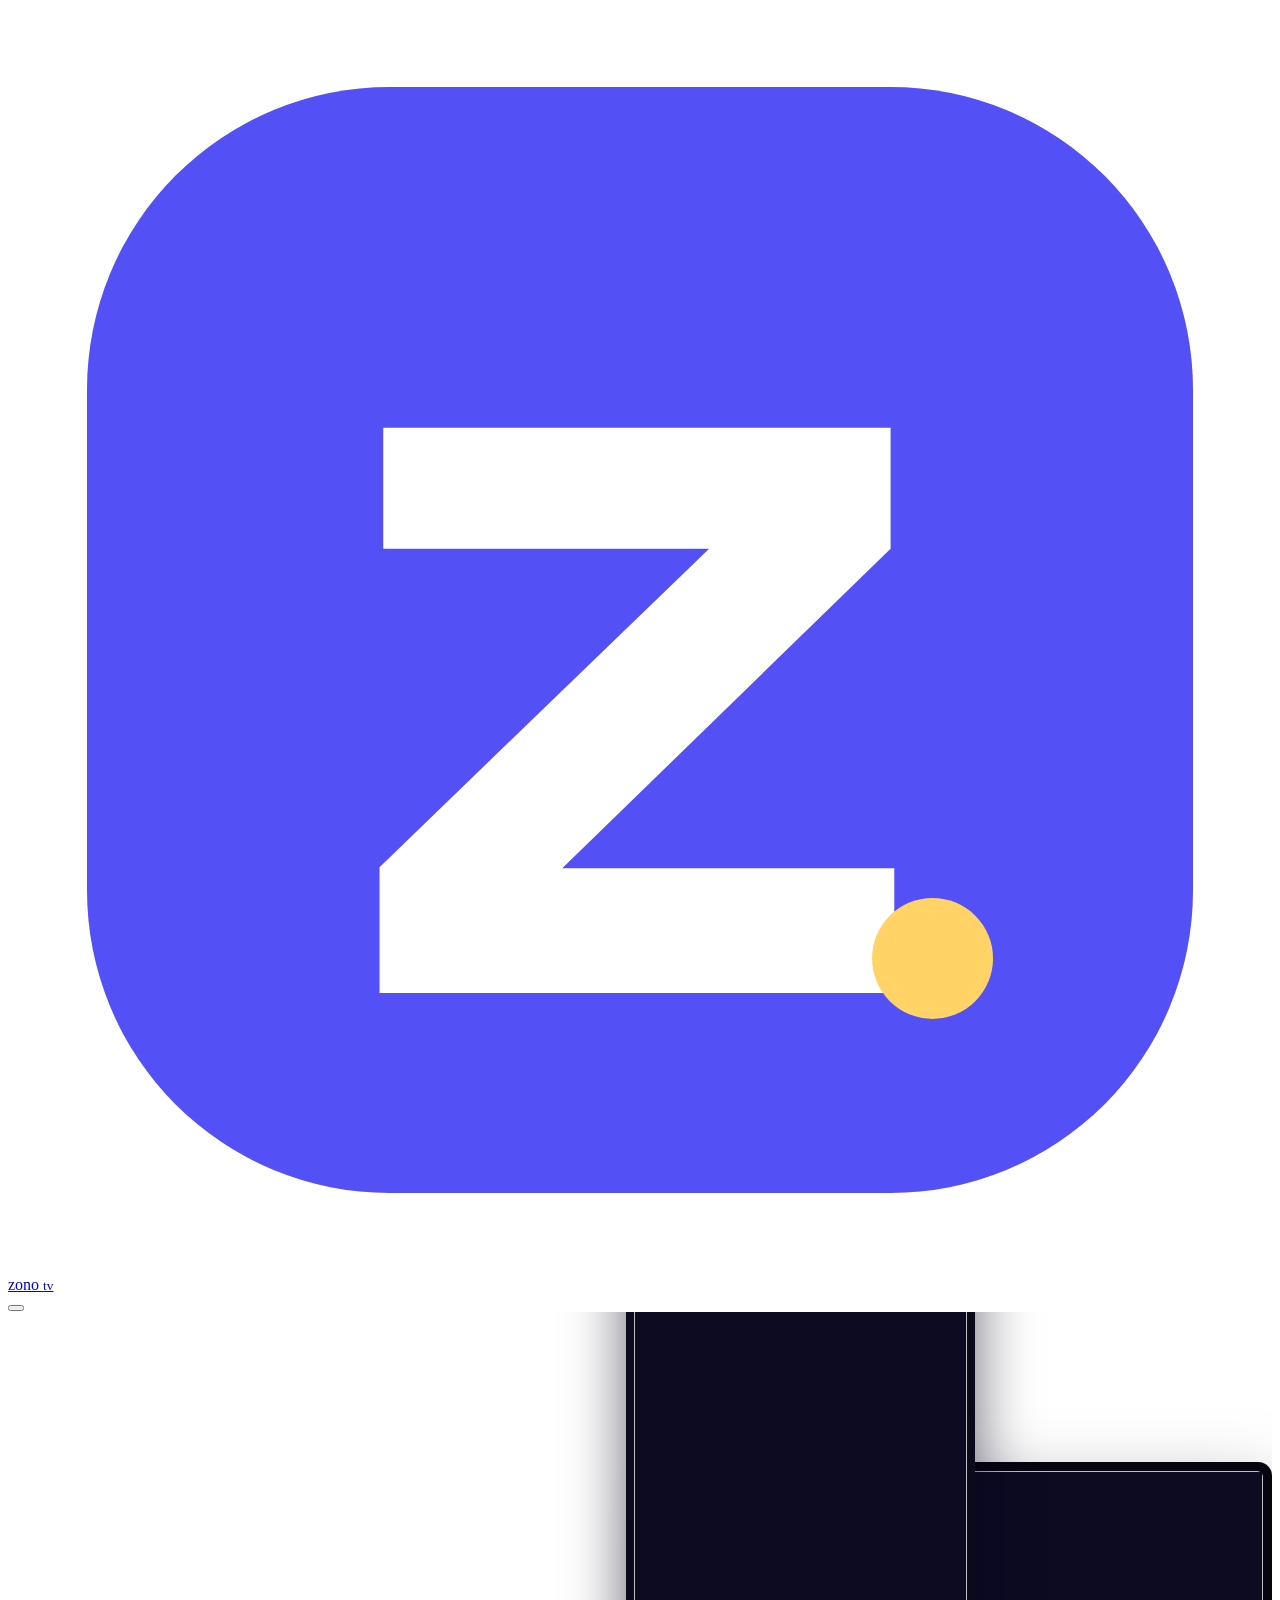
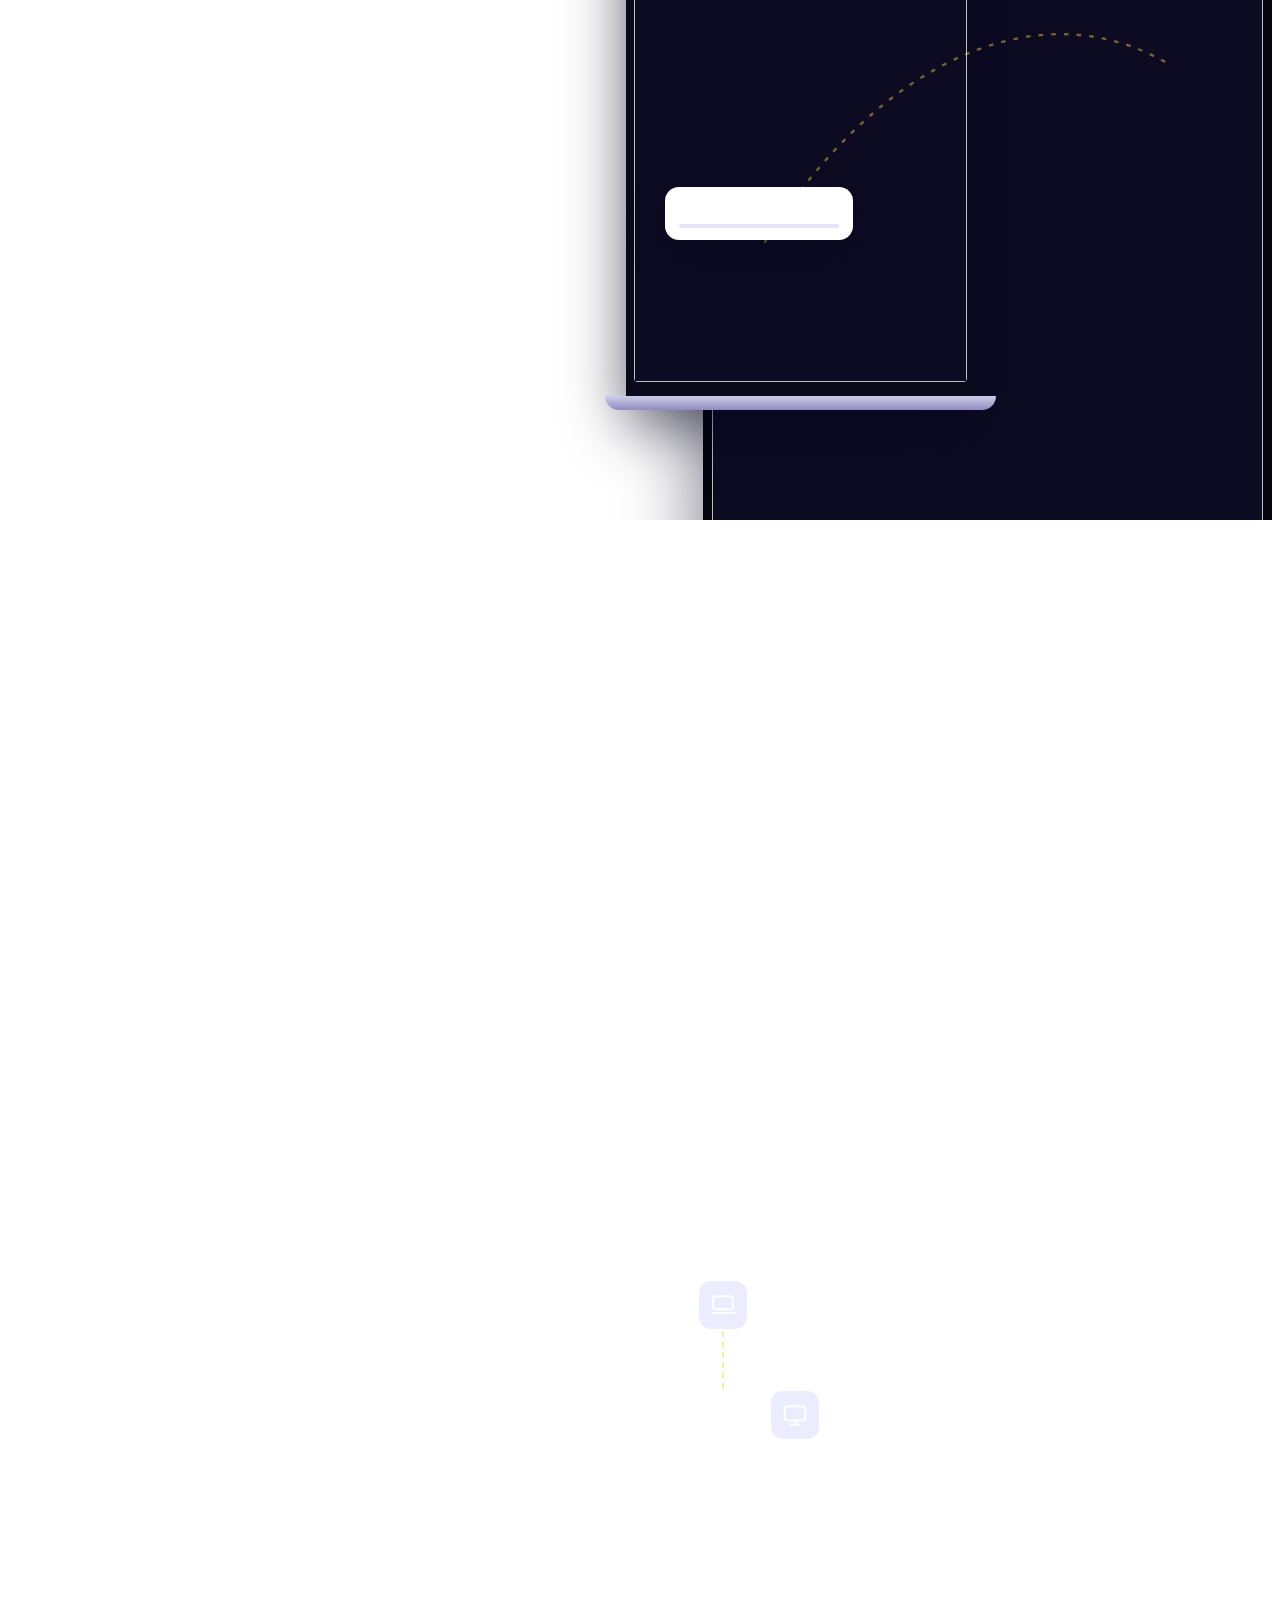
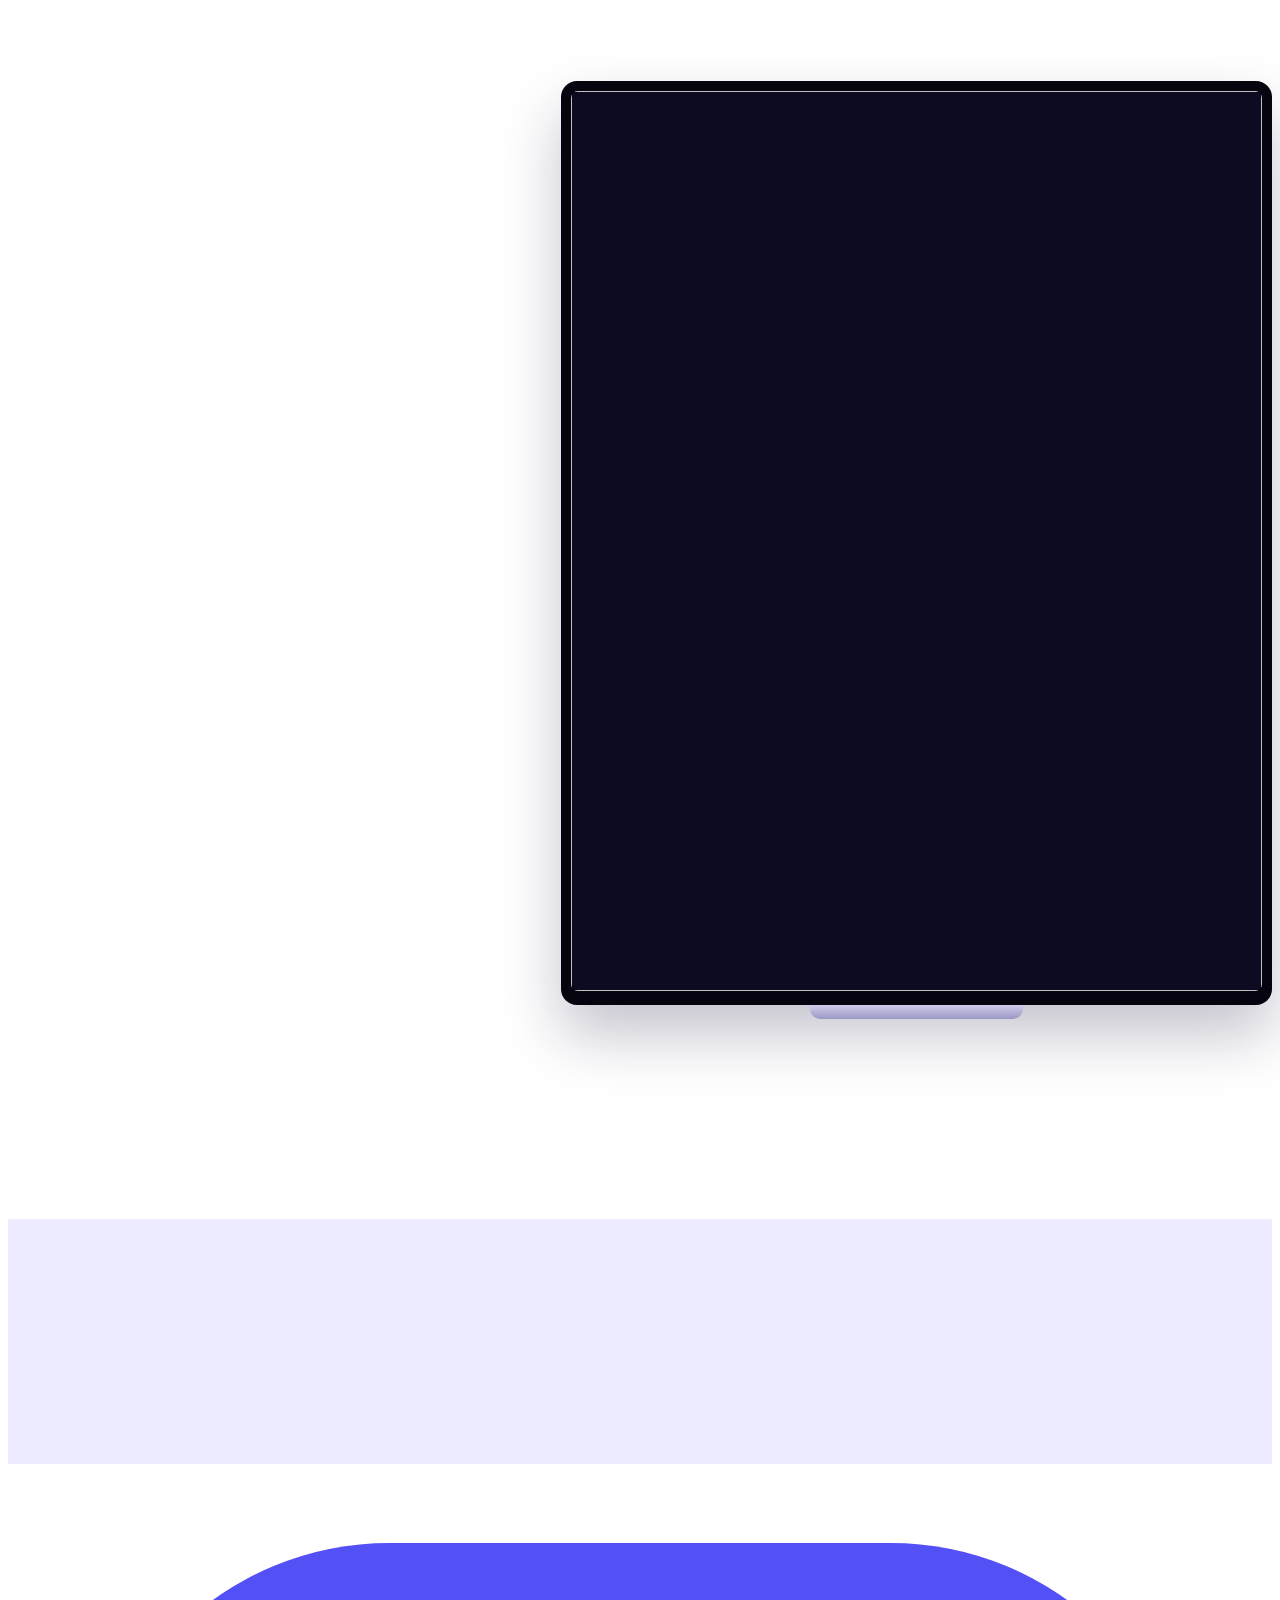
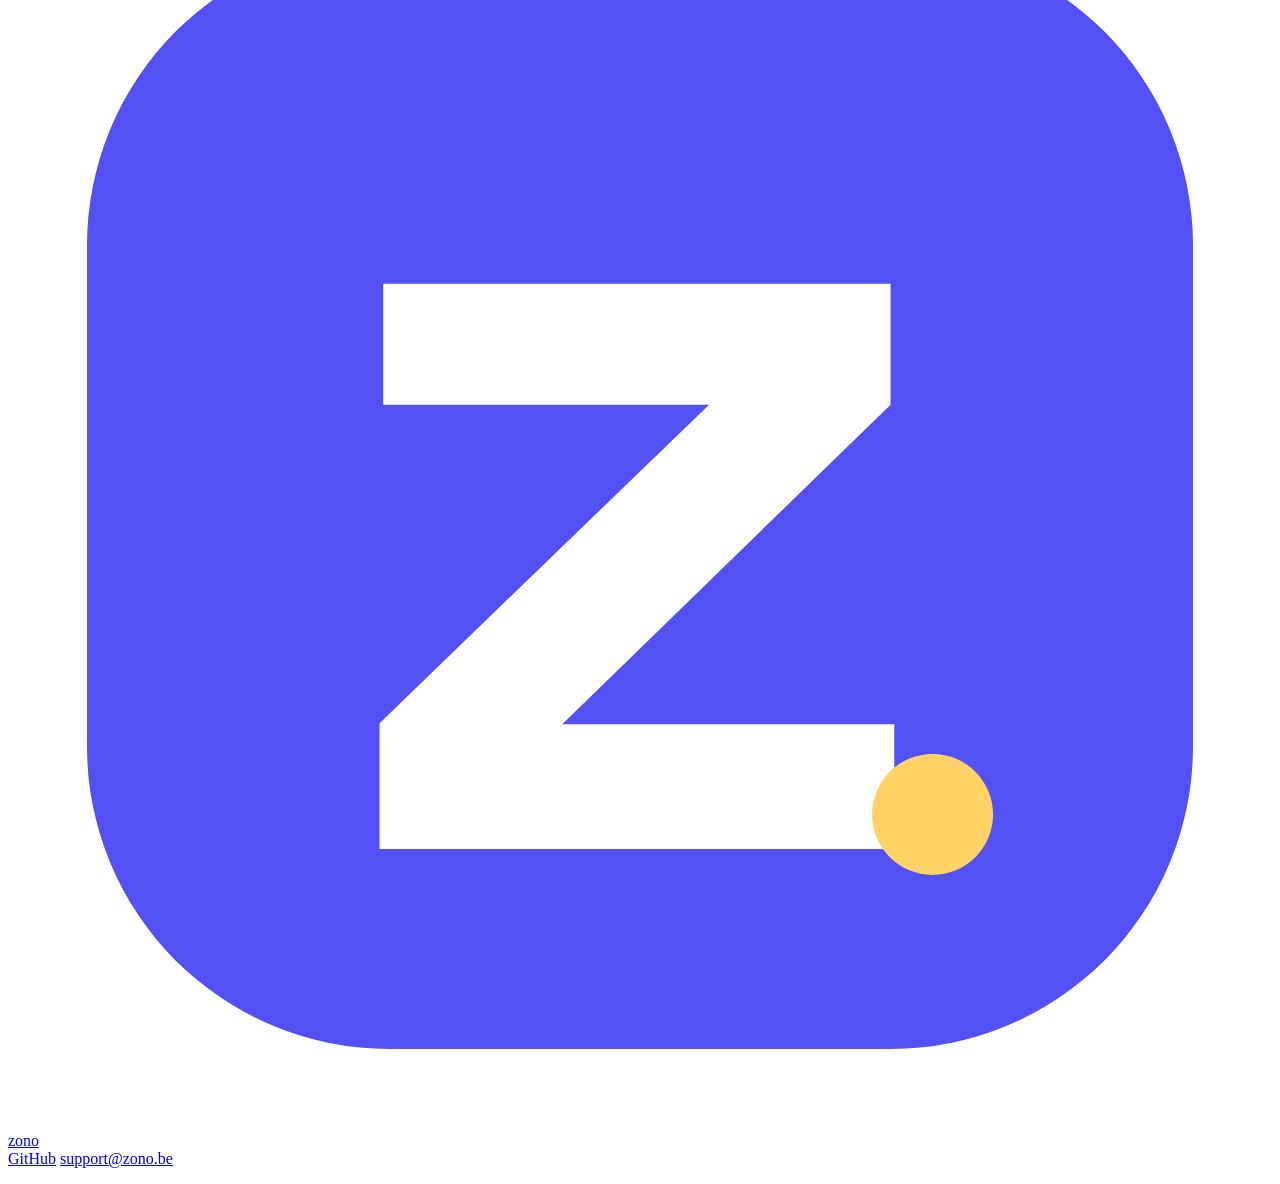
==== commit a1aaa267: "zono.be: same header, language menu and footer on every page (site.css, site.js); plainer Dutch; ani" ====
--- a/site/index.html
+++ b/site/index.html
@@ -6,52 +6,13 @@
 <title>Zono · je eigen tv, op elk scherm</title>
 <meta name="description" content="Zono speelt je eigen IPTV-abonnement af op Windows, LG en Android TV. Begin op het ene scherm, kijk verder op het andere.">
 <link rel="icon" type="image/svg+xml" href="[data-uri]">
-<link rel="preload" href="fonts/Nunito-900.woff2" as="font" type="font/woff2" crossorigin>
+<link rel="preload" href="/fonts/Nunito-900.woff2" as="font" type="font/woff2" crossorigin>
+<link rel="stylesheet" href="/site.css">
 <style>
-@font-face{font-family:"Nunito";font-weight:800;font-display:swap;src:url("fonts/Nunito-800.woff2") format("woff2")}
-@font-face{font-family:"Nunito";font-weight:900;font-display:swap;src:url("fonts/Nunito-900.woff2") format("woff2")}
-@font-face{font-family:"DM Sans";font-weight:400;font-display:swap;src:url("fonts/DMSans-400.woff2") format("woff2")}
-@font-face{font-family:"DM Sans";font-weight:500;font-display:swap;src:url("fonts/DMSans-500.woff2") format("woff2")}
-@font-face{font-family:"DM Sans";font-weight:700;font-display:swap;src:url("fonts/DMSans-700.woff2") format("woff2")}
-:root{
-  --night:#16133a; --night-2:#211d52; --violet:#5350f6; --violet-soft:#8c8afc; --sun:#ffd34d;
-  --paper:#f5f4ff; --ink:#1d1a3f; --mist:#a7a4d9; --muted:#5b587e; --line:rgba(29,26,63,.12); --line-dark:rgba(255,255,255,.14);
-  --display:"Nunito",ui-rounded,system-ui,sans-serif; --text:"DM Sans",system-ui,-apple-system,"Segoe UI",sans-serif;
-  --wrap:1180px;
-}
-*{box-sizing:border-box}
-html{scroll-behavior:smooth}
-body{margin:0;background:var(--paper);color:var(--ink);font:17px/1.6 var(--text);-webkit-font-smoothing:antialiased}
-a{color:inherit}
-img{display:block;max-width:100%;height:auto}
-:focus-visible{outline:3px solid var(--sun);outline-offset:3px;border-radius:6px}
-.wrap{max-width:var(--wrap);margin:0 auto;padding:0 24px}
-h1,h2,h3{font-family:var(--display);font-weight:900;letter-spacing:-.025em;margin:0}
-h2{font-size:clamp(34px,4.6vw,54px);line-height:1.02}
+:root{--muted:#45426a}
+.hero h2,.devices h2,.together h2,.tour h2,.news h2,.faq h2{font-size:clamp(34px,4.6vw,54px);line-height:1.02}
 h3{font-size:22px;font-weight:800;letter-spacing:-.01em}
-p{margin:0}
-.btn{display:inline-flex;align-items:center;gap:10px;font:700 16px/1 var(--text);text-decoration:none;border-radius:999px;padding:16px 24px;border:0;cursor:pointer;transition:transform .15s,background .15s}
-.btn:hover{transform:translateY(-1px)}
-.btn svg{width:18px;height:18px;flex:none}
-.btn.sun{background:var(--sun);color:var(--night)}
-.btn.line{background:transparent;color:#fff;box-shadow:inset 0 0 0 2px rgba(255,255,255,.35)}
-.btn.violet{background:var(--violet);color:#fff}
-.btn.quiet{background:transparent;color:var(--violet);padding:16px 6px}
-
-/* ---- top bar */
-.bar{position:absolute;top:0;left:0;right:0;z-index:5}
-.bar .wrap{display:flex;align-items:center;gap:28px;height:84px}
-.brand{display:flex;align-items:center;gap:10px;text-decoration:none;color:#fff;font:900 26px/1 var(--display);letter-spacing:-.03em}
-.brand svg{width:38px;height:38px}
-.brand small{font:800 13px/1 var(--display);background:var(--violet);border-radius:7px;padding:4px 6px;letter-spacing:0}
-.nav{display:flex;gap:26px;margin-left:auto}
-.nav a{color:rgba(255,255,255,.82);text-decoration:none;font-weight:500}
-.nav a:hover{color:#fff}
-.langs{position:relative}
-.langs button{font:600 14px/1 var(--text);color:#fff;background:rgba(255,255,255,.1);border:0;border-radius:999px;padding:10px 14px;cursor:pointer}
-.langs ul{position:absolute;right:0;top:calc(100% + 8px);list-style:none;margin:0;padding:6px;background:#fff;border-radius:14px;box-shadow:0 18px 40px rgba(10,8,40,.3);min-width:150px}
-.langs li button{display:block;width:100%;text-align:left;color:var(--ink);background:none;border-radius:9px;padding:10px 12px}
-.langs li button:hover,.langs li button[aria-current=true]{background:var(--paper)}
+
 
 /* ---- hero */
 .hero{background:radial-gradient(1200px 600px at 75% 15%,#2b2670 0,transparent 60%),var(--night);color:#fff;padding:150px 0 110px;overflow:hidden}
@@ -68,7 +29,10 @@
 .screens{position:relative;aspect-ratio:1.18}
 .tv{position:absolute;right:0;top:0;width:88%}
 .tv .panel{background:#05040f;border-radius:14px;padding:9px;box-shadow:0 40px 80px rgba(5,3,30,.55)}
+.tv .panel{position:relative}
 .tv .panel img{border-radius:6px;aspect-ratio:16/9;object-fit:cover;width:100%;background:#0d0b22}
+.tv .panel img.next{position:absolute;left:9px;top:9px;width:calc(100% - 18px);opacity:0;transition:opacity .8s ease}
+.tv .panel img.next.on{opacity:1}
 .tv .foot{width:34%;height:14px;margin:0 auto;background:linear-gradient(#2a2752,#14122e);border-radius:0 0 10px 10px}
 .laptop{position:absolute;left:0;bottom:0;width:54%}
 .laptop .lid{background:#0b0a1c;border-radius:12px 12px 0 0;padding:8px 8px 10px;box-shadow:0 30px 60px rgba(5,3,30,.6)}
@@ -82,9 +46,44 @@
 .chip.to{right:7%;top:38%;opacity:0}
 .trail{position:absolute;inset:0;pointer-events:none;overflow:visible}
 .trail path{fill:none;stroke:rgba(255,211,77,.45);stroke-width:2;stroke-dasharray:4 7;stroke-dashoffset:0}
-.play .chip.to{animation:arrive .5s 2.9s ease-out forwards}
+.play .chip.to{animation:arrive .5s 3.3s ease-out forwards}
 @keyframes arrive{from{opacity:0;transform:translateY(8px)}to{opacity:1;transform:none}}
 @media (prefers-reduced-motion:reduce){.chip.to{opacity:1}.play .chip.to{animation:none}}
+@media (prefers-reduced-motion:no-preference){
+  /* the page opens: the words rise, the screens slide in, then the dot travels */
+  .hero h1 span,.hero .lead,.hero .actions,.hero .release,.hero .note{animation:rise .8s cubic-bezier(.2,.7,.2,1) both}
+  .hero h1 span:nth-child(2){animation-delay:.12s}
+  .hero .lead{animation-delay:.25s}.hero .actions{animation-delay:.38s}.hero .release,.hero .note{animation-delay:.5s}
+  .tv{animation:fromRight 1s .2s cubic-bezier(.2,.7,.2,1) both}
+  .laptop{animation:fromBelow 1s .4s cubic-bezier(.2,.7,.2,1) both}
+  .chip.from{animation:pop .5s 1.1s cubic-bezier(.3,1.4,.5,1) both}
+  .chip.to i::after{transition:width 1.2s .3s ease}
+  .chip.to.go i::after{width:60%}
+  .hero .btn.sun{animation:rise .8s .38s cubic-bezier(.2,.7,.2,1) both,glow 2.8s 4s ease-in-out infinite}
+  /* "stop here, continue there": the pc card fills, the dot runs down, the tv card lights up, again and again */
+  .together.seen .card:first-child i::after{animation:fill 6s ease-in-out infinite}
+  .together.seen .runner{animation:run 6s ease-in-out infinite}
+  .together.seen .card.later{animation:light 6s ease-in-out infinite}
+  .together.seen .card.later i::after{animation:fill2 6s ease-in-out infinite}
+  /* the toestellen and the extra features arrive one after the other when you scroll to them */
+  .reveal > *{opacity:0;transform:translateY(22px);transition:opacity .6s ease,transform .6s cubic-bezier(.2,.7,.2,1)}
+  .reveal.seen > *{opacity:1;transform:none}
+  .reveal.seen > :nth-child(2){transition-delay:.12s}.reveal.seen > :nth-child(3){transition-delay:.24s}.reveal.seen > :nth-child(4){transition-delay:.36s}
+  .device:hover .icon{animation:nudge .5s ease}
+  .tour .steps button[aria-pressed=true] + .timer{animation:timer 5s linear forwards}
+  .tour.stopped .steps .timer{animation:none!important;width:0}
+}
+@keyframes rise{from{opacity:0;transform:translateY(22px)}to{opacity:1;transform:none}}
+@keyframes fromRight{from{opacity:0;transform:translateX(60px) rotate(1.5deg)}to{opacity:1;transform:none}}
+@keyframes fromBelow{from{opacity:0;transform:translateY(60px)}to{opacity:1;transform:none}}
+@keyframes pop{from{opacity:0;transform:scale(.7)}to{opacity:1;transform:none}}
+@keyframes glow{0%,100%{box-shadow:0 0 0 0 rgba(255,211,77,0)}50%{box-shadow:0 0 0 10px rgba(255,211,77,.18)}}
+@keyframes fill{0%{width:0}35%,100%{width:38%}}
+@keyframes run{0%,35%{top:72px;opacity:0}40%{opacity:1}62%{top:calc(100% - 72px);opacity:1}68%,100%{top:calc(100% - 72px);opacity:0}}
+@keyframes light{0%,60%{border-color:var(--line-dark);box-shadow:none}68%,92%{border-color:rgba(255,211,77,.7);box-shadow:0 0 0 4px rgba(255,211,77,.12)}100%{border-color:var(--line-dark);box-shadow:none}}
+@keyframes fill2{0%,62%{width:0}75%,100%{width:38%}}
+@keyframes nudge{0%,100%{transform:none}30%{transform:translateY(-5px) rotate(-6deg)}60%{transform:translateY(0) rotate(4deg)}}
+@keyframes timer{from{width:0}to{width:100%}}
 
 /* ---- choose your screen */
 .devices{padding:110px 0 90px}
@@ -118,6 +117,7 @@
 .card.later{margin-left:12%}
 .card.later i::after{background:var(--violet-soft)}
 .handoff .link{position:absolute;left:47px;top:72px;bottom:72px;border-left:2px dashed rgba(255,211,77,.5)}
+.handoff .runner{position:absolute;left:48px;top:72px;width:14px;height:14px;margin:-7px 0 0 -7px;border-radius:50%;background:var(--sun);box-shadow:0 0 0 6px rgba(255,211,77,.18),0 0 20px rgba(255,211,77,.7);opacity:0}
 
 /* ---- tour */
 .tour{padding:110px 0}
@@ -130,6 +130,10 @@
 .tour .steps span{display:block;color:var(--muted);font-size:16px;margin-top:4px}
 .tour .steps button[aria-pressed=true] b{color:var(--violet)}
 .tour .steps button[aria-pressed=true] b::after{background:var(--sun);border-color:var(--sun)}
+.tour .steps li{position:relative}
+.tour .steps .timer{position:absolute;left:0;bottom:-1px;height:2px;width:0;background:var(--violet)}
+.stage img{transition:opacity .35s ease}
+.stage img.fade{opacity:0}
 .tour .steps button:focus-visible{outline:3px solid var(--violet);outline-offset:4px}
 .stage{position:sticky;top:30px}
 .stage .panel{background:#05040f;border-radius:16px;padding:10px;box-shadow:0 30px 60px rgba(22,19,58,.25)}
@@ -163,18 +167,9 @@
 .faq .help{margin-top:26px;color:var(--muted)}
 .faq .help a{color:var(--violet);font-weight:700}
 
-footer{background:var(--night);color:var(--mist);padding:44px 0;font-size:15px}
-footer .wrap{display:flex;flex-wrap:wrap;gap:16px 30px;align-items:center}
-footer .brand{font-size:22px}
-footer .brand svg{width:30px;height:30px}
-footer nav{display:flex;flex-wrap:wrap;gap:22px;margin-left:auto}
-footer a{color:#fff;text-decoration:none}
-footer a:hover{text-decoration:underline}
-footer .small{width:100%;font-size:13px}
 
 /* ---- smaller screens */
 @media (max-width:980px){
-  .nav{display:none}
   .hero{padding:120px 0 80px}
   .hero .wrap,.together .wrap,.tour .wrap,.faq .wrap{grid-template-columns:1fr;gap:46px}
   .devices .intro{flex-direction:column;align-items:start}
@@ -198,15 +193,15 @@
 <body>
 <header class="bar">
   <div class="wrap">
-    <a class="brand" href="#top" aria-label="Zono">
+    <a class="brand" href="/" aria-label="Zono">
       <svg viewBox="0 0 1024 1024" aria-hidden="true"><rect x="64" y="64" width="896" height="896" rx="245" fill="#5350f6"/><path d="M304 340H715V438L449 697H718V798H301V696L568 438H304Z" fill="#fff"/><circle cx="749" cy="770" r="49" fill="#ffd365"/></svg>
       zono <small>tv</small>
     </a>
     <nav class="nav" aria-label="Menu">
-      <a href="#toestellen" data-t="navDevices"></a>
-      <a href="#samen" data-t="navTogether"></a>
-      <a href="#rondleiding" data-t="navTour"></a>
-      <a href="#vragen" data-t="navFaq"></a>
+      <a href="/#toestellen" data-s="navDevices"></a>
+      <a href="/#samen" data-s="navTogether"></a>
+      <a href="/#rondleiding" data-s="navTour"></a>
+      <a href="/#vragen" data-s="navFaq"></a>
     </nav>
     <div class="langs">
       <button type="button" id="lang-toggle" aria-haspopup="true" aria-expanded="false"></button>
@@ -238,7 +233,7 @@
         <p class="note" data-t="playerOnly"></p>
       </div>
       <div class="screens" id="screens" aria-hidden="true">
-        <div class="tv"><div class="panel"><img id="tv-shot" alt="" width="1600" height="900"></div><div class="foot"></div></div>
+        <div class="tv"><div class="panel"><img id="tv-shot" alt="" width="1600" height="900"><img id="tv-next" class="next" alt="" width="1600" height="900"></div><div class="foot"></div></div>
         <div class="laptop"><div class="lid"><img id="pc-shot" alt="" width="1672" height="941"></div><div class="base"></div></div>
         <svg class="trail" viewBox="0 0 560 475">
           <defs><radialGradient id="glow"><stop offset="0" stop-color="#ffd34d" stop-opacity=".7"/><stop offset="1" stop-color="#ffd34d" stop-opacity="0"/></radialGradient></defs>
@@ -256,7 +251,7 @@
   <section class="devices" id="toestellen">
     <div class="wrap">
       <div class="intro"><h2 data-t="devicesTitle"></h2><p data-t="devicesLead"></p></div>
-      <div class="row">
+      <div class="row reveal">
         <div class="device">
           <svg class="icon" viewBox="0 0 24 24" fill="none" stroke="currentColor" stroke-width="1.7" stroke-linecap="round" stroke-linejoin="round" aria-hidden="true"><rect x="3" y="4" width="18" height="12" rx="2"/><path d="M1.5 19.5h21"/></svg>
           <h3>Windows</h3>
@@ -295,6 +290,7 @@
       </div>
       <div class="handoff" aria-hidden="true">
         <div class="link"></div>
+        <div class="runner"></div>
         <div class="card"><div class="where"><svg viewBox="0 0 24 24" fill="none" stroke="currentColor" stroke-width="1.8" stroke-linecap="round" stroke-linejoin="round"><rect x="3" y="4" width="18" height="12" rx="2"/><path d="M1.5 19.5h21"/></svg></div>
           <div><b>De Haven · S2 E4</b><span data-t="cardPc"></span><i></i></div></div>
         <div class="card later"><div class="where"><svg viewBox="0 0 24 24" fill="none" stroke="currentColor" stroke-width="1.8" stroke-linecap="round" stroke-linejoin="round"><rect x="2.5" y="4" width="19" height="13" rx="2.5"/><path d="M8 21h8M12 17v4"/></svg></div>
@@ -312,7 +308,7 @@
       <div class="stage"><div class="panel"><img id="stage" alt="" width="1600" height="900"></div><div class="foot"></div></div>
     </div>
     <div class="wrap extra">
-      <div class="more" id="more"></div>
+      <div class="more reveal" id="more"></div>
     </div>
   </section>
 
@@ -332,19 +328,20 @@
   </section>
 </main>
 
-<footer>
+<footer class="site">
   <div class="wrap">
-    <a class="brand" href="#top" aria-label="Zono"><svg viewBox="0 0 1024 1024" aria-hidden="true"><rect x="64" y="64" width="896" height="896" rx="245" fill="#5350f6"/><path d="M304 340H715V438L449 697H718V798H301V696L568 438H304Z" fill="#fff"/><circle cx="749" cy="770" r="49" fill="#ffd365"/></svg>zono</a>
+    <a class="brand" href="/" aria-label="Zono"><svg viewBox="0 0 1024 1024" aria-hidden="true"><rect x="64" y="64" width="896" height="896" rx="245" fill="#5350f6"/><path d="M304 340H715V438L449 697H718V798H301V696L568 438H304Z" fill="#fff"/><circle cx="749" cy="770" r="49" fill="#ffd365"/></svg>zono</a>
     <nav aria-label="Footer">
-      <a href="apps/" data-t="footTv"></a>
-      <a href="privacy.html" id="privacy" data-t="footPrivacy"></a>
+      <a href="/apps/" data-keep-lang="/apps/" data-s="footTv"></a>
+      <a href="/privacy.html" data-keep-lang="/privacy.html" data-s="footPrivacy"></a>
       <a href="https://github.com/scoutr2019/zono" target="_blank" rel="noopener">GitHub</a>
       <a href="mailto:support@zono.be">support@zono.be</a>
     </nav>
-    <p class="small" data-t="footSmall"></p>
+    <p class="small" data-s="footSmall"></p>
   </div>
 </footer>
 
+<script src="/site.js"></script>
 <script>
 /* Texts in four languages. Versions and downloads come from GitHub, so a new Zono needs no change here. */
 var ICONS = {
@@ -354,45 +351,44 @@
   fast: '<path d="M13 2.5 4.5 13.5H12l-1 8 8.5-11H12z"/>'
 };
 var T = {
-nl: { navDevices: "Toestellen", navTogether: "Samen kijken", navTour: "Rondleiding", navFaq: "Vragen",
-  h1a: "Eén Zono.", h1b: "Elk scherm.",
-  lead: "Speel je eigen IPTV-abonnement af op je pc, je LG en je Android TV. Begin een film op het ene scherm en kijk verder op het andere.",
-  getWindows: "Download voor Windows", getTv: "Zet Zono op je tv",
-  playerOnly: "<b>Alleen de player.</b> Zono levert geen zenders of films: je gebruikt je eigen abonnement of afspeellijst.",
-  chipPc: "34 min gekeken op je pc", chipTv: "verder op je tv",
-  devicesTitle: "Kies je scherm", devicesLead: "Dezelfde Zono op elk toestel, met dezelfde knoppen en dezelfde gids. Wat je op het ene doet, weet het andere.",
-  winText: "Voor Windows 10 en 11. Installeren zonder beheerdersrechten; nieuwe versies komen vanzelf.",
-  lgText: "Voor LG-tv's vanaf 2018 (webOS). Je installeert hem eenmalig met je pc en een gratis LG-account.",
-  androidText: "Voor Google TV en Android TV: TCL, Sony, Philips, Android-boxen en Fire TV. Typ <code>zono.be/apk</code> in de app Downloader.",
-  download: "Downloaden", howTo: "Zo installeer je hem", version: "Versie {0} · {1}",
-  togetherTitle: "Begin hier, kijk daar verder.",
-  togetherLead: "Zet de film op pauze op je pc en zet je tv aan: hij staat klaar bij Verder kijken, op dezelfde seconde. Ook andersom.",
-  t1: "<b>Verder kijken gaat mee</b> tussen Windows, LG en Android TV. Wat je uitkeek, verdwijnt overal.",
-  t2: "<b>Je favorieten en je laatste zender</b> ook, per profiel.",
-  t3: "<b>Versleuteld op je eigen toestel.</b> zono.be bewaart alleen een slot dat het zelf niet kan openen, en ziet nooit wat je kijkt.",
-  cardPc: "gepauzeerd op je pc, 21:40", cardTv: "klaar op je tv · verder vanaf 21:40",
-  tourTitle: "Gemaakt voor de bank.",
-  tour: [["discover", "Ontdekken", "Top 10, nieuwe films en series, en je eigen landen eerst."],
-    ["live", "Live tv", "Zenders per groep, met wat er nu en straks speelt in een klein beeld."],
-    ["guide", "Tv-gids", "Blader door de gids terwijl je zender rechtsboven blijft spelen."],
-    ["film", "Films en series", "Alles over een titel, verder kijken waar je was, en ondertitels."],
-    ["fullscreen", "Volledig scherm", "Zappen met de pijltjes of zendernummers, met een balk die vertelt wat er speelt."]],
-  more: [["phone", "Inloggen met je gsm", "Scan de QR-code op je tv en typ je gegevens op je gsm, niet met de afstandsbediening."],
-    ["users", "Profielen", "Iedereen zijn eigen lijst, met pincode en een kinderprofiel."],
-    ["subs", "Ondertitels", "Zoeken via OpenSubtitles, in je eigen taal."],
-    ["fast", "Snel, ook met grote bibliotheken", "Tienduizenden zenders en films: je zenders staan meteen klaar."]],
-  newsTitle: "Wat is er nieuw", newsMore: "Alle versies op GitHub", latest: "Nieuwste", locale: "nl-BE", forWin: "Windows", forTv: "LG en Android TV", forAll: "Alle apps",
-  faqTitle: "Vragen", faqHelp: "Nog iets? Mail <a href=\"mailto:support@zono.be\">support@zono.be</a> met je toestel, je Zono-versie en wat er gebeurt.",
-  faq: [["Windows waarschuwt bij het installeren", "Pak Zono-Setup.zip uit en start Zono-Setup.exe. Toont Windows een blauw venster, klik dan op Meer info en daarna op Toch uitvoeren. Dat gebeurt bij nieuwe programma's die Windows nog niet kent."],
-    ["Wat is Zono?", "Een player voor je eigen IPTV-abonnement of afspeellijst, op Windows, LG-tv's en Android TV."],
-    ["Levert Zono zenders of films?", "Nee. Zono levert geen streams, zenders, films of abonnementen. Je voegt zelf je eigen bron toe; wat je kunt kijken, regel je met je provider."],
-    ["Op welke toestellen werkt Zono?", "Windows 10 en 11, LG-tv's vanaf 2018 (webOS), Google TV en Android TV (zoals TCL, Sony en Philips), Android-boxen en Fire TV. Samsung nog niet."],
-    ["Hoe kijk ik verder op een ander toestel?", "Log op beide toestellen in met hetzelfde abonnement: Zono koppelt ze vanzelf. Deel je je abonnement, of gebruik je een afspeellijst? Gebruik dan een koppelcode, bij Instellingen › Je andere toestellen."],
-    ["Kan zono.be zien wat ik kijk?", "Nee. Wat tussen je toestellen meegaat, wordt op je toestel versleuteld met een sleutel die zono.be nooit krijgt. Meer in de privacyverklaring."],
-    ["Een zender speelt niet af. Wat nu?", "Controleer je internet en of je abonnement nog loopt. Gaat het om één zender, vraag het dan aan je provider. Is het een probleem met Zono, gebruik dan Probleem melden in de app."]],
-  footTv: "Zono op je tv", footPrivacy: "Privacy", footSmall: "© 2026 Zono TV · Zono is alleen de player: geen streams of zenders inbegrepen."
+nl: {
+  h1a: "Eén Zono.", h1b: "Op elk scherm.",
+  lead: "Kijk je eigen IPTV-abonnement op je pc, je LG-tv en je Android TV. Begin op het ene scherm. Kijk verder op het andere.",
+  getWindows: "Download voor Windows", getTv: "Ook voor je tv",
+  playerOnly: "<b>Zono is alleen de app.</b> Je kijkt met je eigen abonnement. Zono levert zelf geen zenders of films.",
+  chipPc: "34 minuten gekeken op je pc", chipTv: "kijk verder op je tv",
+  devicesTitle: "Kies je toestel", devicesLead: "Zono werkt overal op dezelfde manier. En je toestellen weten van elkaar waar je was.",
+  winText: "Voor Windows 10 en 11. Snel geïnstalleerd. Nieuwe versies komen vanzelf.",
+  lgText: "Voor LG-tv's vanaf 2018. Je zet de app één keer op je tv, met de hulp van je pc.",
+  androidText: "Voor tv's met Google TV of Android TV, zoals TCL, Sony en Philips. Ook voor Android-boxen en Fire TV. Typ <code>zono.be/apk</code> in de app Downloader.",
+  download: "Downloaden", howTo: "Hoe installeren?", version: "Versie {0} · {1}",
+  togetherTitle: "Stop op je pc. Kijk verder op je tv.",
+  togetherLead: "Zet je film op pauze op je pc. Zet daarna je tv aan. De film staat klaar bij Verder kijken, op precies dezelfde plek. Dat werkt ook omgekeerd.",
+  t1: "<b>Verder kijken</b> werkt op Windows, LG en Android TV. Heb je iets uitgekeken? Dan verdwijnt het overal uit de lijst.",
+  t2: "<b>Je favorieten en je laatste zender</b> gaan ook mee. Elk profiel apart.",
+  t3: "<b>Veilig.</b> Alles gaat op slot op je eigen toestel. Wij kunnen niet zien wat je kijkt.",
+  cardPc: "gepauzeerd op je pc om 21:40", cardTv: "klaar op je tv, verder vanaf 21:40",
+  tourTitle: "Gemaakt voor in de zetel.",
+  tour: [["discover", "Ontdekken", "De top 10 en nieuwe films en series. Zenders uit je eigen land eerst."],
+    ["live", "Live tv", "Je zenders per groep. In een klein beeld zie je wat er nu speelt."],
+    ["guide", "Tv-gids", "Kijk in de gids. Je zender speelt rechtsboven gewoon verder."],
+    ["film", "Films en series", "Alle info over een film of serie. Kijk verder waar je was, met ondertitels."],
+    ["fullscreen", "Volledig scherm", "Zap met de pijltjes of met het nummer van de zender. Onderaan zie je wat er speelt."]],
+  more: [["phone", "Inloggen met je gsm", "Scan de QR-code op je tv. Typ je gegevens op je gsm, niet met de afstandsbediening."],
+    ["users", "Profielen", "Iedereen zijn eigen lijst. Met pincode en een profiel voor kinderen."],
+    ["subs", "Ondertitels", "Zoek ondertitels in je eigen taal."],
+    ["fast", "Snel", "Ook met heel veel zenders en films. Je zenders staan meteen klaar."]],
+  newsTitle: "Nieuw in Zono", newsMore: "Alle versies op GitHub", latest: "Nieuwste", locale: "nl-BE", forWin: "Windows", forTv: "LG en Android TV", forAll: "Alle apps",
+  faqTitle: "Vragen", faqHelp: "Nog een vraag? Mail naar <a href=\"mailto:support@zono.be\">support@zono.be</a>. Zeg welk toestel je hebt, welke versie van Zono, en wat er gebeurt.",
+  faq: [["Windows geeft een waarschuwing bij het installeren", "Dat is normaal bij nieuwe programma's. Pak eerst Zono-Setup.zip uit en start Zono-Setup.exe. Zie je een blauw venster? Klik op Meer info en daarna op Toch uitvoeren."],
+    ["Wat is Zono?", "Een app om je eigen IPTV-abonnement te kijken. Op je pc, je LG-tv en je Android TV."],
+    ["Krijg ik zenders of films bij Zono?", "Nee. Zono is alleen de app. Je zenders en films komen van je eigen abonnement."],
+    ["Op welke toestellen werkt Zono?", "Op pc's met Windows 10 of 11. Op LG-tv's vanaf 2018. Op tv's met Google TV of Android TV, zoals TCL, Sony en Philips. En op Android-boxen en Fire TV. Op Samsung nog niet."],
+    ["Hoe kijk ik verder op een ander toestel?", "Log op beide toestellen in met hetzelfde abonnement. Zono doet de rest. Deel je je abonnement met iemand anders? Gebruik dan een koppelcode. Die vind je bij Instellingen › Je andere toestellen."],
+    ["Kan zono.be zien wat ik kijk?", "Nee. Alles gaat op slot op je eigen toestel, en wij hebben de sleutel niet. Lees meer in de privacyverklaring."],
+    ["Een zender speelt niet af. Wat nu?", "Kijk of je internet werkt en of je abonnement nog loopt. Werkt één zender niet? Vraag het aan je provider. Denk je dat het aan Zono ligt? Kies Probleem melden in de app."]]
 },
-fr: { navDevices: "Appareils", navTogether: "Regarder partout", navTour: "Visite", navFaq: "Questions",
+fr: {
   h1a: "Un seul Zono.", h1b: "Tous vos écrans.",
   lead: "Regardez votre propre abonnement IPTV sur votre PC, votre télé LG et votre Android TV. Commencez un film sur un écran, reprenez-le sur un autre.",
   getWindows: "Télécharger pour Windows", getTv: "Installer Zono sur la télé",
@@ -428,9 +424,8 @@
     ["Comment reprendre sur un autre appareil ?", "Connectez-vous avec le même abonnement sur les deux appareils : Zono les associe tout seul. Abonnement partagé ou playlist ? Utilisez un code, dans Paramètres › Vos autres appareils."],
     ["zono.be peut-il voir ce que je regarde ?", "Non. Ce qui passe entre vos appareils est chiffré sur l'appareil, avec une clé que zono.be ne reçoit jamais. Plus d'infos dans la politique de confidentialité."],
     ["Une chaîne ne fonctionne pas. Que faire ?", "Vérifiez votre connexion et votre abonnement. S'il s'agit d'une seule chaîne, contactez votre fournisseur. Pour un problème avec Zono, utilisez Signaler un problème dans l'application."]],
-  footTv: "Zono sur la télé", footPrivacy: "Confidentialité", footSmall: "© 2026 Zono TV · Zono est uniquement le lecteur : aucun flux ni chaîne inclus."
 },
-en: { navDevices: "Devices", navTogether: "Watch anywhere", navTour: "Tour", navFaq: "Questions",
+en: {
   h1a: "One Zono.", h1b: "Every screen.",
   lead: "Play your own IPTV subscription on your PC, your LG TV and your Android TV. Start a film on one screen and carry on on another.",
   getWindows: "Download for Windows", getTv: "Put Zono on your TV",
@@ -466,9 +461,8 @@
     ["How do I continue on another device?", "Sign in with the same subscription on both: Zono links them by itself. Sharing your subscription, or using a playlist? Use a link code, under Settings › Your other devices."],
     ["Can zono.be see what I watch?", "No. What goes between your devices is encrypted on the device, with a key zono.be never gets. More in the privacy statement."],
     ["A channel won't play. What now?", "Check your internet and whether your subscription is still running. If it's one channel, ask your provider. For a problem with Zono, use Report a problem in the app."]],
-  footTv: "Zono on your TV", footPrivacy: "Privacy", footSmall: "© 2026 Zono TV · Zono is just the player: no streams or channels included."
 },
-de: { navDevices: "Geräte", navTogether: "Überall schauen", navTour: "Rundgang", navFaq: "Fragen",
+de: {
   h1a: "Ein Zono.", h1b: "Jeder Bildschirm.",
   lead: "Spiel dein eigenes IPTV-Abo auf deinem PC, deinem LG-Fernseher und deinem Android TV ab. Fang einen Film auf einem Bildschirm an und schau auf dem anderen weiter.",
   getWindows: "Für Windows herunterladen", getTv: "Zono auf den Fernseher",
@@ -504,9 +498,7 @@
     ["Wie schaue ich auf einem anderen Gerät weiter?", "Melde dich auf beiden Geräten mit demselben Abo an: Zono verbindet sie von selbst. Geteiltes Abo oder Playlist? Nimm einen Verbindungscode, unter Einstellungen › Deine anderen Geräte."],
     ["Kann zono.be sehen, was ich schaue?", "Nein. Was zwischen deinen Geräten mitgeht, wird auf dem Gerät verschlüsselt, mit einem Schlüssel, den zono.be nie bekommt. Mehr in der Datenschutzerklärung."],
     ["Ein Sender läuft nicht. Was nun?", "Prüfe dein Internet und ob dein Abo noch läuft. Bei einem einzelnen Sender frag deinen Anbieter. Bei einem Problem mit Zono nutze Problem melden in der App."]],
-  footTv: "Zono auf dem Fernseher", footPrivacy: "Datenschutz", footSmall: "© 2026 Zono TV · Zono ist nur der Player: keine Streams oder Sender enthalten."
 }};
-var NAMES = { nl: "Nederlands", fr: "Français", en: "English", de: "Deutsch" };
 var TITLES = { nl: "Zono · je eigen tv, op elk scherm", fr: "Zono · votre télé, sur tous vos écrans", en: "Zono · your own TV, on every screen", de: "Zono · dein eigenes Fernsehen, auf jedem Bildschirm" };
 var PICS = "https://raw.githubusercontent.com/scoutr2019/zono/main/tv/screens/";
 var lang = "nl", shot = 0, windows = null, tv = null, releases = [];
@@ -519,16 +511,13 @@
   document.documentElement.lang = lang;
   document.title = TITLES[lang];
   document.querySelectorAll("[data-t]").forEach(function (el) { el.innerHTML = t[el.getAttribute("data-t")]; });
-  document.getElementById("lang-toggle").textContent = NAMES[lang];
-  document.querySelectorAll("[data-lang]").forEach(function (b) { b.setAttribute("aria-current", String(b.getAttribute("data-lang") === lang)); });
   document.getElementById("pc-shot").src = "img/zono-collection-" + (lang === "nl" ? "v2" : lang) + ".webp";
   document.getElementById("tv-shot").src = PICS + lang + "/discover.jpg";
-  document.getElementById("privacy").href = "privacy.html?lang=" + lang;
   document.getElementById("steps").innerHTML = t.tour.map(function (s, i) {
-    return '<li><button type="button" data-shot="' + i + '" aria-pressed="' + (i === shot) + '"><b>' + s[1] + "</b><span>" + s[2] + "</span></button></li>";
+    return '<li><button type="button" data-shot="' + i + '" aria-pressed="' + (i === shot) + '"><b>' + s[1] + "</b><span>" + s[2] + '</span></button><i class="timer"></i></li>';
   }).join("");
   document.querySelectorAll("[data-shot]").forEach(function (b) {
-    b.onclick = function () { shot = +b.getAttribute("data-shot"); showShot(); };
+    b.onclick = function () { shot = +b.getAttribute("data-shot"); stopTour(); showShot(); };
   });
   document.getElementById("more").innerHTML = t.more.map(function (m) { return "<div>" + icon(m[0]) + "<p><b>" + m[1] + "</b><span>" + m[2] + "</span></p></div>"; }).join("");
   document.getElementById("faq").innerHTML = t.faq.map(function (q) { return "<details><summary>" + q[0] + "</summary><p>" + q[1] + "</p></details>"; }).join("");
@@ -536,9 +525,24 @@
   showShot(); versions(); news();
 }
 function showShot() {
-  var s = T[lang].tour[shot], img = document.getElementById("stage");
-  img.src = PICS + lang + "/" + s[0] + ".jpg"; img.alt = "Zono: " + s[1];
-  document.querySelectorAll("[data-shot]").forEach(function (b) { b.setAttribute("aria-pressed", String(+b.getAttribute("data-shot") === shot)); });
+  var s = T[lang].tour[shot], img = document.getElementById("stage"), url = PICS + lang + "/" + s[0] + ".jpg";
+  document.querySelectorAll("[data-shot]").forEach(function (b) {
+    var on = +b.getAttribute("data-shot") === shot;
+    b.setAttribute("aria-pressed", String(on));
+    var timer = b.nextElementSibling; if (timer) { timer.style.animation = "none"; void timer.offsetWidth; timer.style.animation = ""; }
+  });
+  if (img.getAttribute("src") === url) return;
+  img.classList.add("fade");
+  var next = new Image();
+  next.onload = next.onerror = function () { img.src = url; img.alt = "Zono: " + s[1]; img.classList.remove("fade"); };
+  next.src = url;
+}
+/* the tour plays by itself (5 s per screen) until you pick one */
+var tourTimer = null, tourStopped = false;
+function stopTour() { tourStopped = true; clearInterval(tourTimer); document.querySelector(".tour").classList.add("stopped"); }
+function startTour() {
+  if (tourStopped || tourTimer || (window.matchMedia && matchMedia("(prefers-reduced-motion: reduce)").matches)) return;
+  tourTimer = setInterval(function () { shot = (shot + 1) % T[lang].tour.length; showShot(); }, 5000);
 }
 function versions() {
   var t = T[lang];
@@ -585,26 +589,8 @@
   });
   document.getElementById("nieuw").hidden = !list.children.length;
 }
-function pickLanguage(next) {
-  lang = T[next] ? next : "nl";
-  try { localStorage.setItem("zono-language", lang); } catch (e) {}
-  try { var u = new URL(location.href); u.searchParams.set("lang", lang); history.replaceState(null, "", u); } catch (e) {}
-  render();
-}
-
 (function () {
-  var toggle = document.getElementById("lang-toggle"), menu = document.getElementById("lang-menu");
-  function close() { menu.hidden = true; toggle.setAttribute("aria-expanded", "false"); }
-  toggle.onclick = function () { menu.hidden = !menu.hidden; toggle.setAttribute("aria-expanded", String(!menu.hidden)); };
-  document.querySelectorAll("[data-lang]").forEach(function (b) { b.onclick = function () { pickLanguage(b.getAttribute("data-lang")); close(); toggle.focus(); }; });
-  document.addEventListener("click", function (e) { if (!e.target.closest(".langs")) close(); });
-  document.addEventListener("keydown", function (e) { if (e.key === "Escape") close(); });
-
-  var pick = new URLSearchParams(location.search).get("lang");
-  try { pick = pick || localStorage.getItem("zono-language"); } catch (e) {}
-  if (!T[pick]) { var b = (navigator.language || "nl").slice(0, 2); pick = T[b] ? b : "nl"; }
-  lang = pick;
-  render();
+  Site.start(function (next) { lang = T[next] ? next : "nl"; render(); });
   // the yellow dot travels once, when the screens are in view
   var screens = document.getElementById("screens");
   if ("IntersectionObserver" in window) {
@@ -613,8 +599,32 @@
   function play() {
     screens.classList.add("play");
     var still = window.matchMedia && matchMedia("(prefers-reduced-motion: reduce)").matches, move = document.getElementById("move");
-    if (!still && move && move.beginElement) setTimeout(function () { move.beginElement(); }, 800);
+    if (!still && move && move.beginElement) setTimeout(function () { move.beginElement(); }, 1300);
+    if (!still) setTimeout(function () { document.querySelector(".chip.to").classList.add("go"); cycleTv(); }, 3600);
   }
+  /* after the dot arrived, the tv shows a few more Zono screens, one after the other */
+  function cycleTv() {
+    var names = ["discover", "live", "guide", "fullscreen"], at = 0, front = document.getElementById("tv-next");
+    setInterval(function () {
+      if (document.hidden) return;
+      at = (at + 1) % names.length;
+      var url = PICS + lang + "/" + names[at] + ".jpg", pre = new Image();
+      pre.onload = function () {
+        if (front.classList.contains("on")) { document.getElementById("tv-shot").src = url; front.classList.remove("on"); }
+        else { front.src = url; front.classList.add("on"); }
+      };
+      pre.src = url;
+    }, 3800);
+  }
+  // sections that move when you scroll to them
+  var watch = function (el, then) {
+    if (!el) return;
+    if (!("IntersectionObserver" in window)) { el.classList.add("seen"); if (then) then(); return; }
+    new IntersectionObserver(function (seen, obs) { if (seen[0].isIntersecting) { el.classList.add("seen"); if (then) then(); obs.disconnect(); } }, { threshold: .25 }).observe(el);
+  };
+  document.querySelectorAll(".reveal").forEach(function (el) { watch(el); });
+  watch(document.querySelector(".together"));
+  watch(document.querySelector(".tour"), startTour);
 
   // the newest release WITH the Windows file (TV-only releases have none), and the TV version
   fetch("https://api.github.com/repos/scoutr2019/zono/releases?per_page=20", { headers: { Accept: "application/vnd.github+json" } })
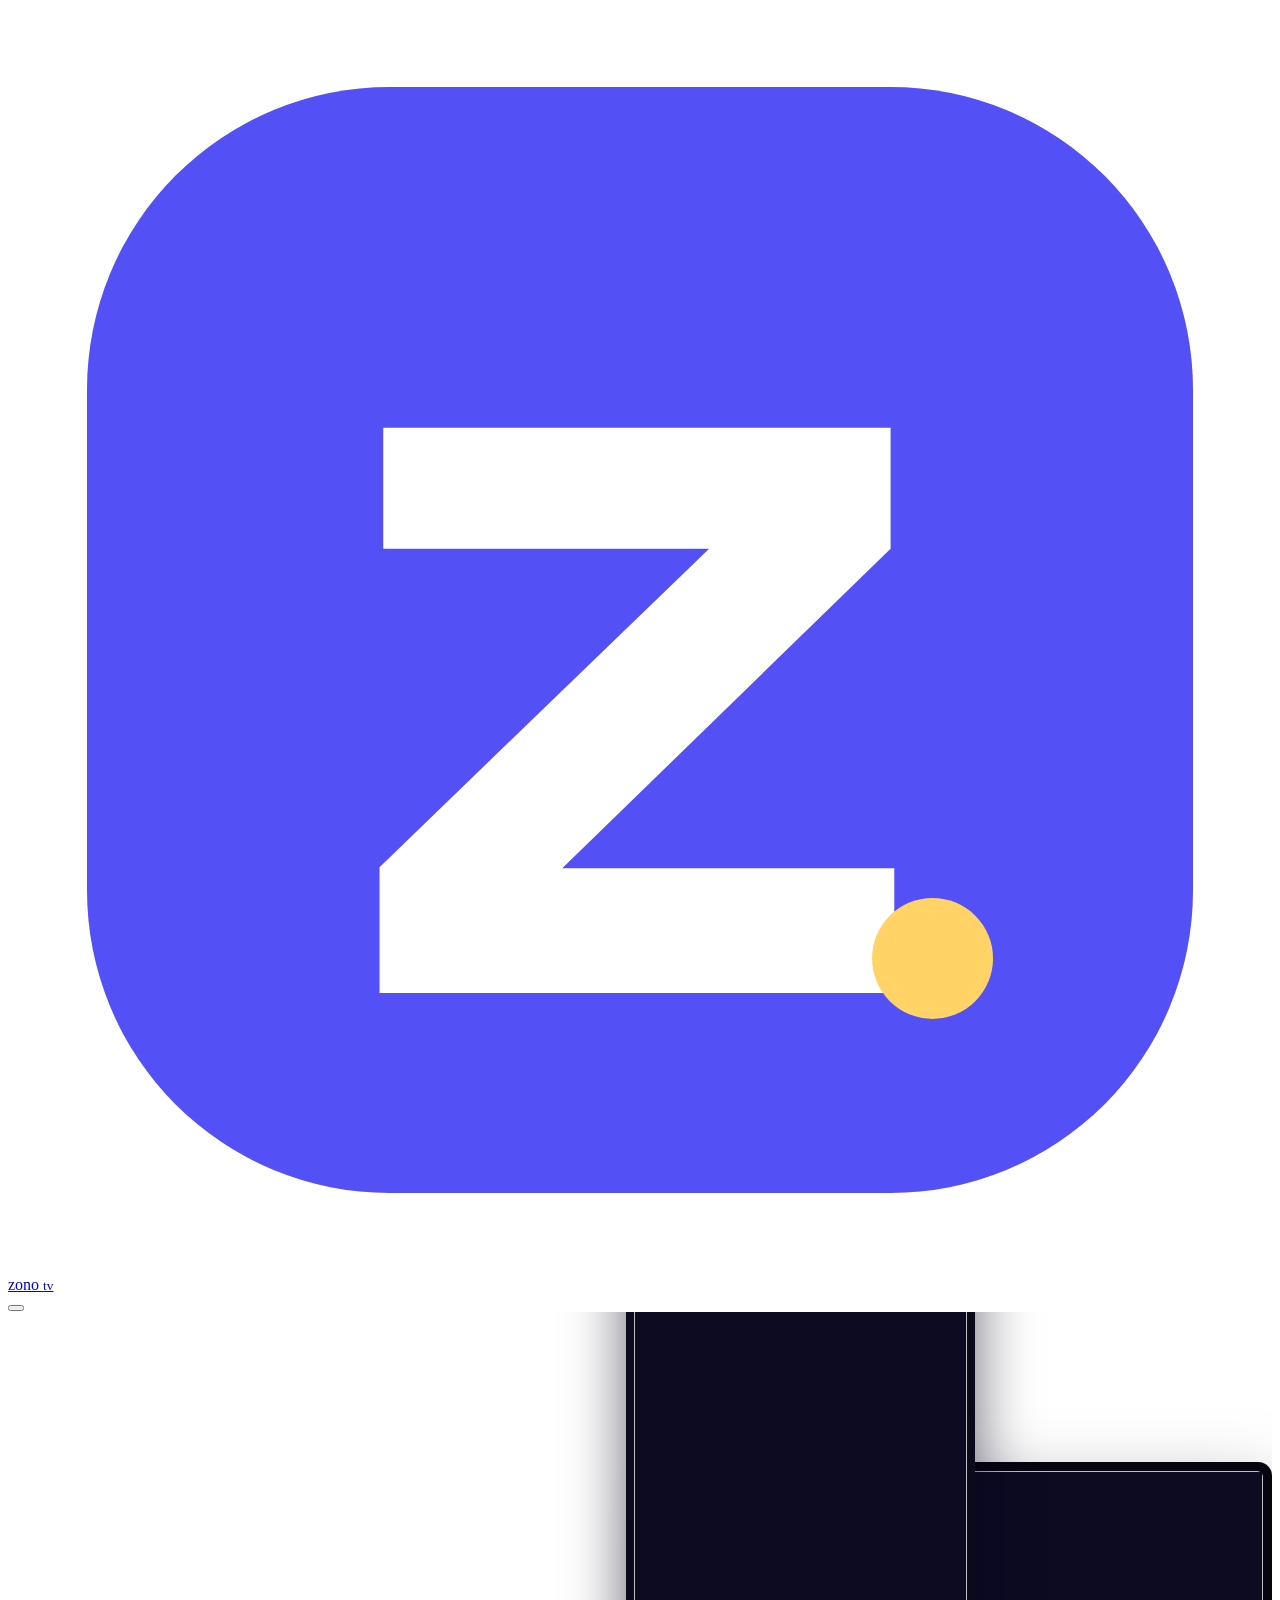
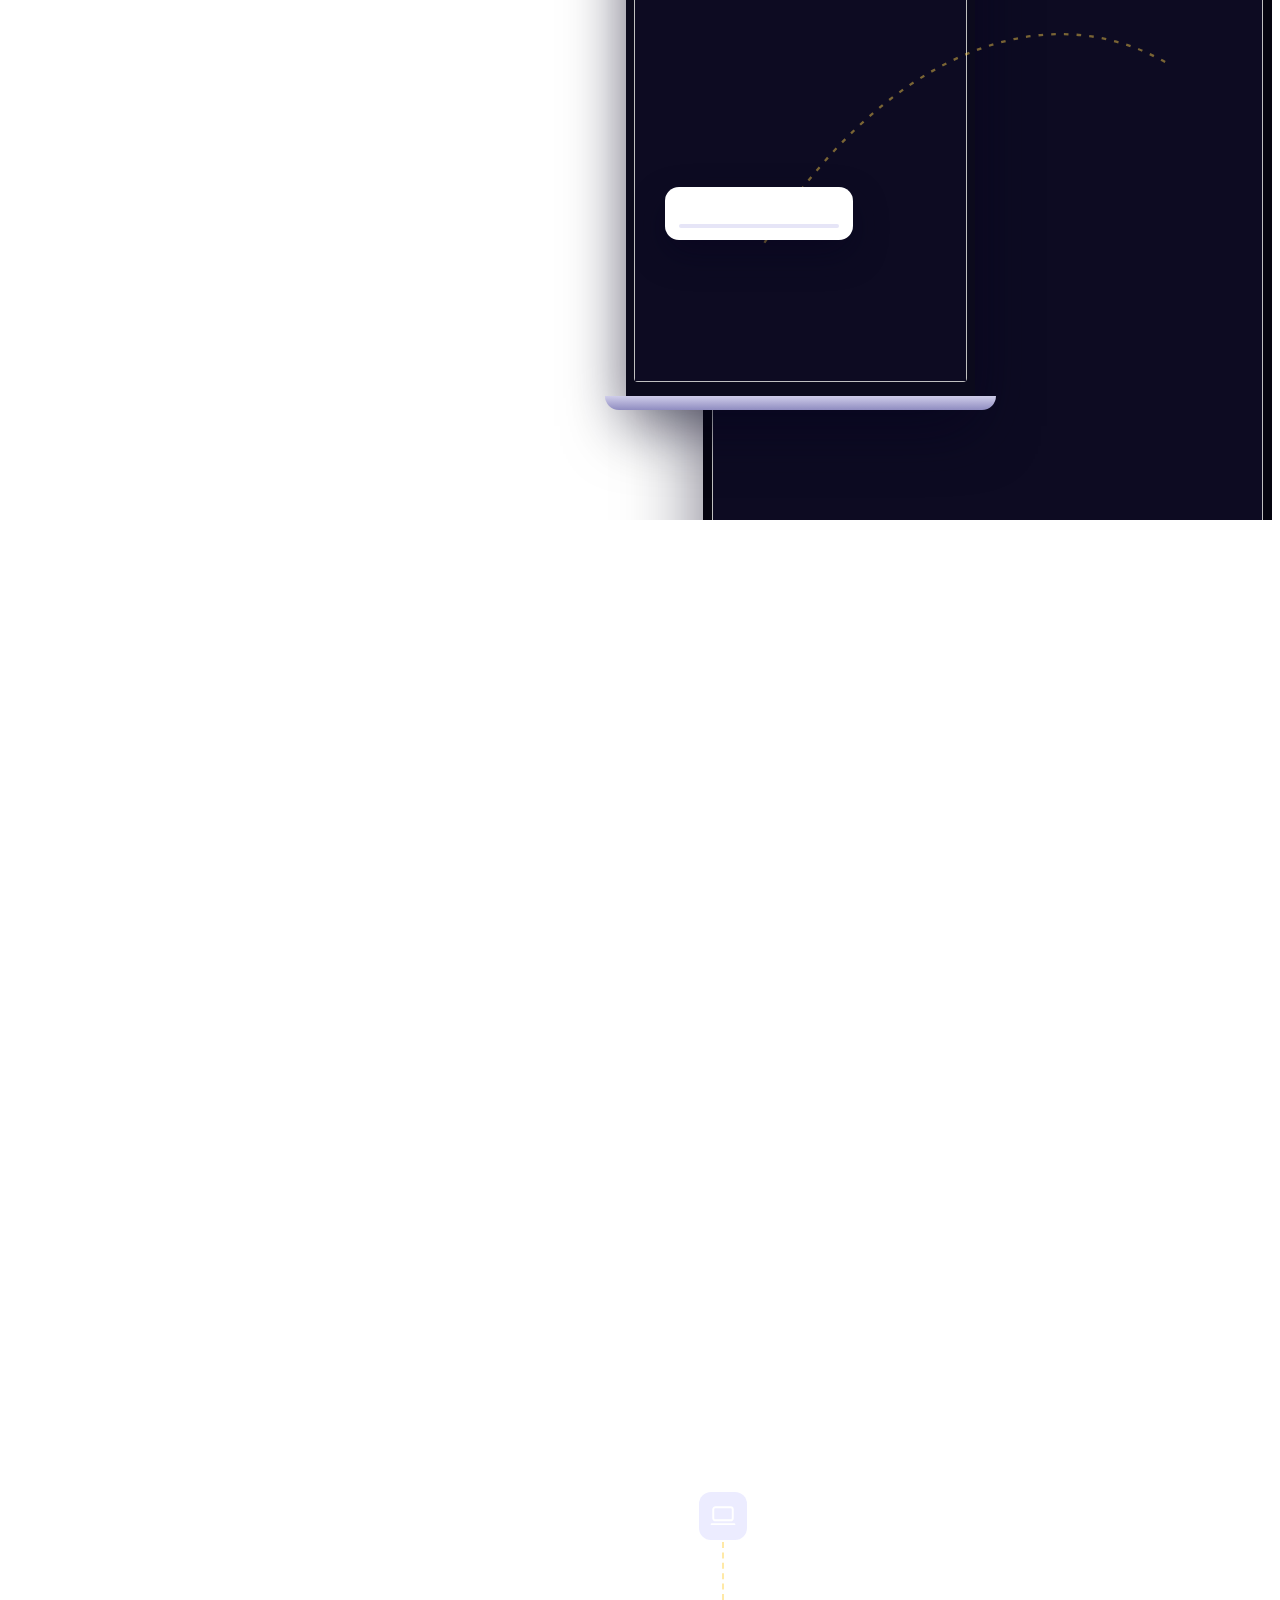
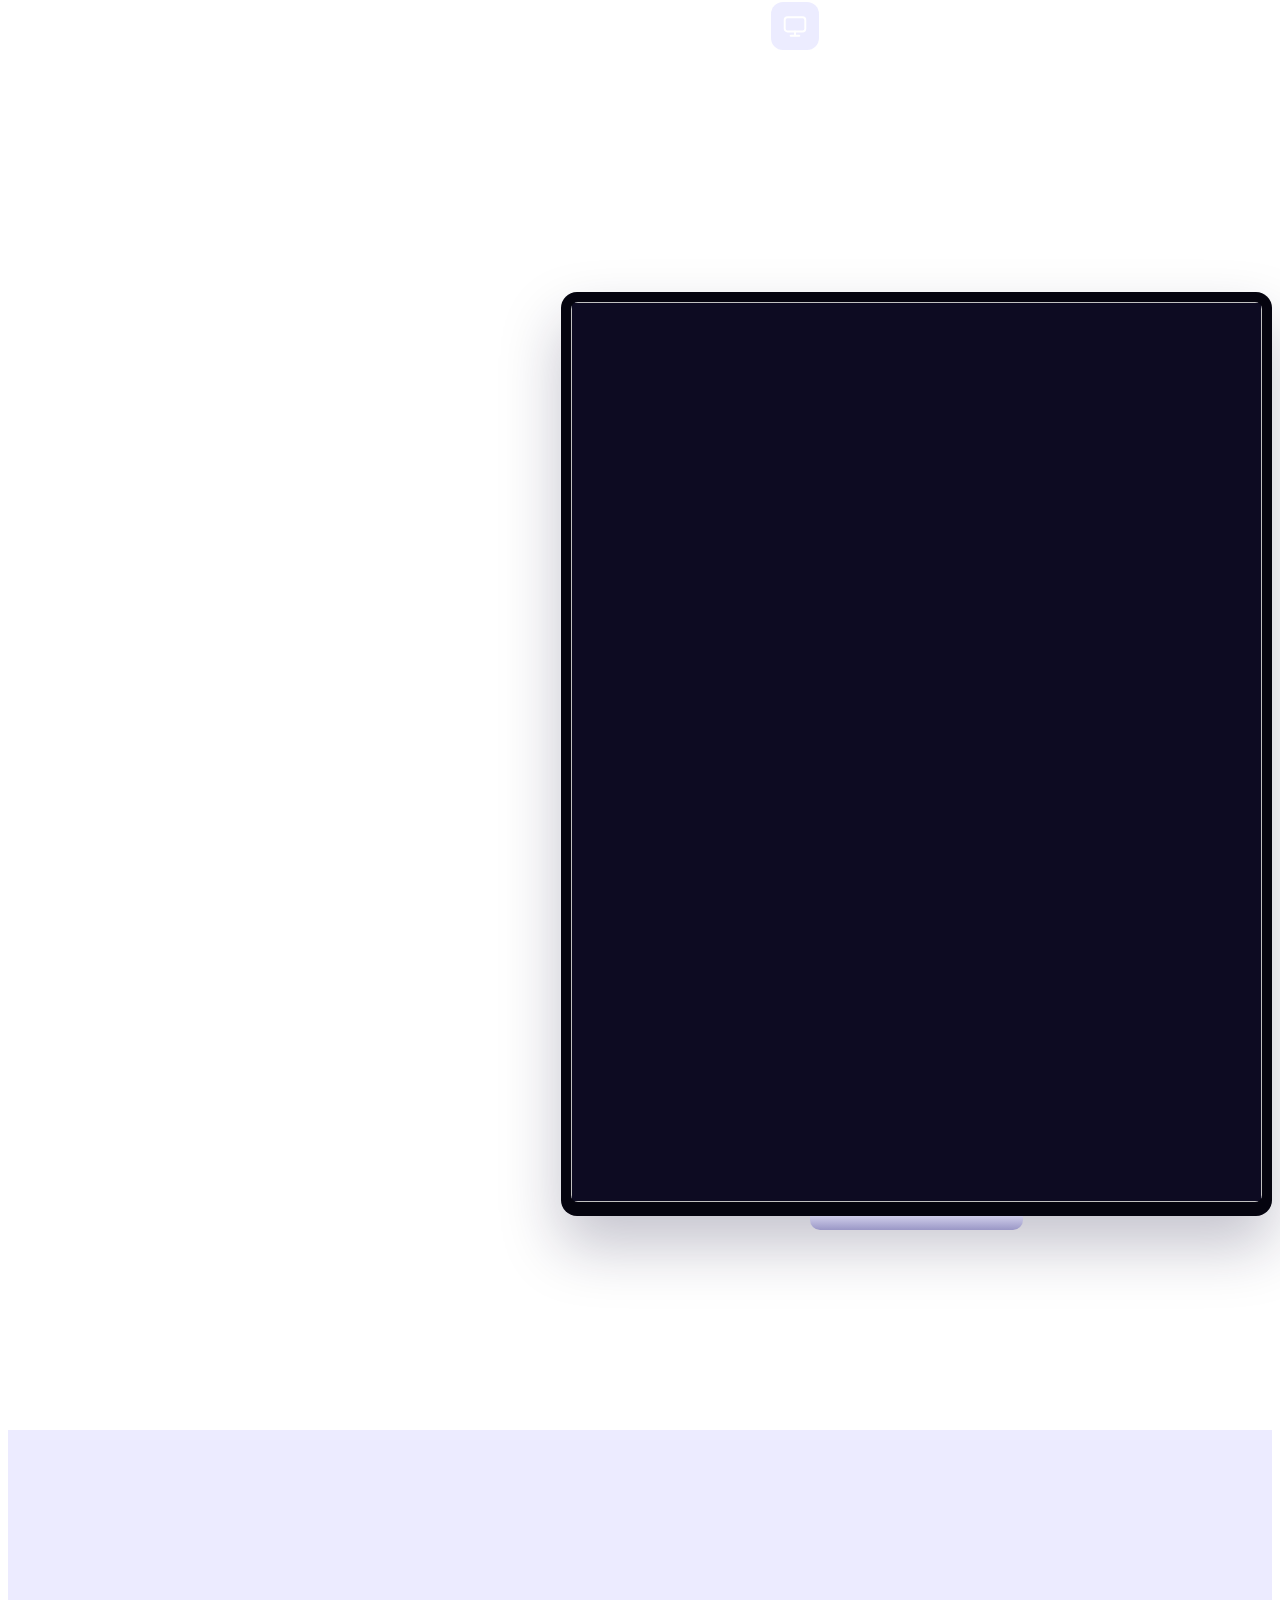
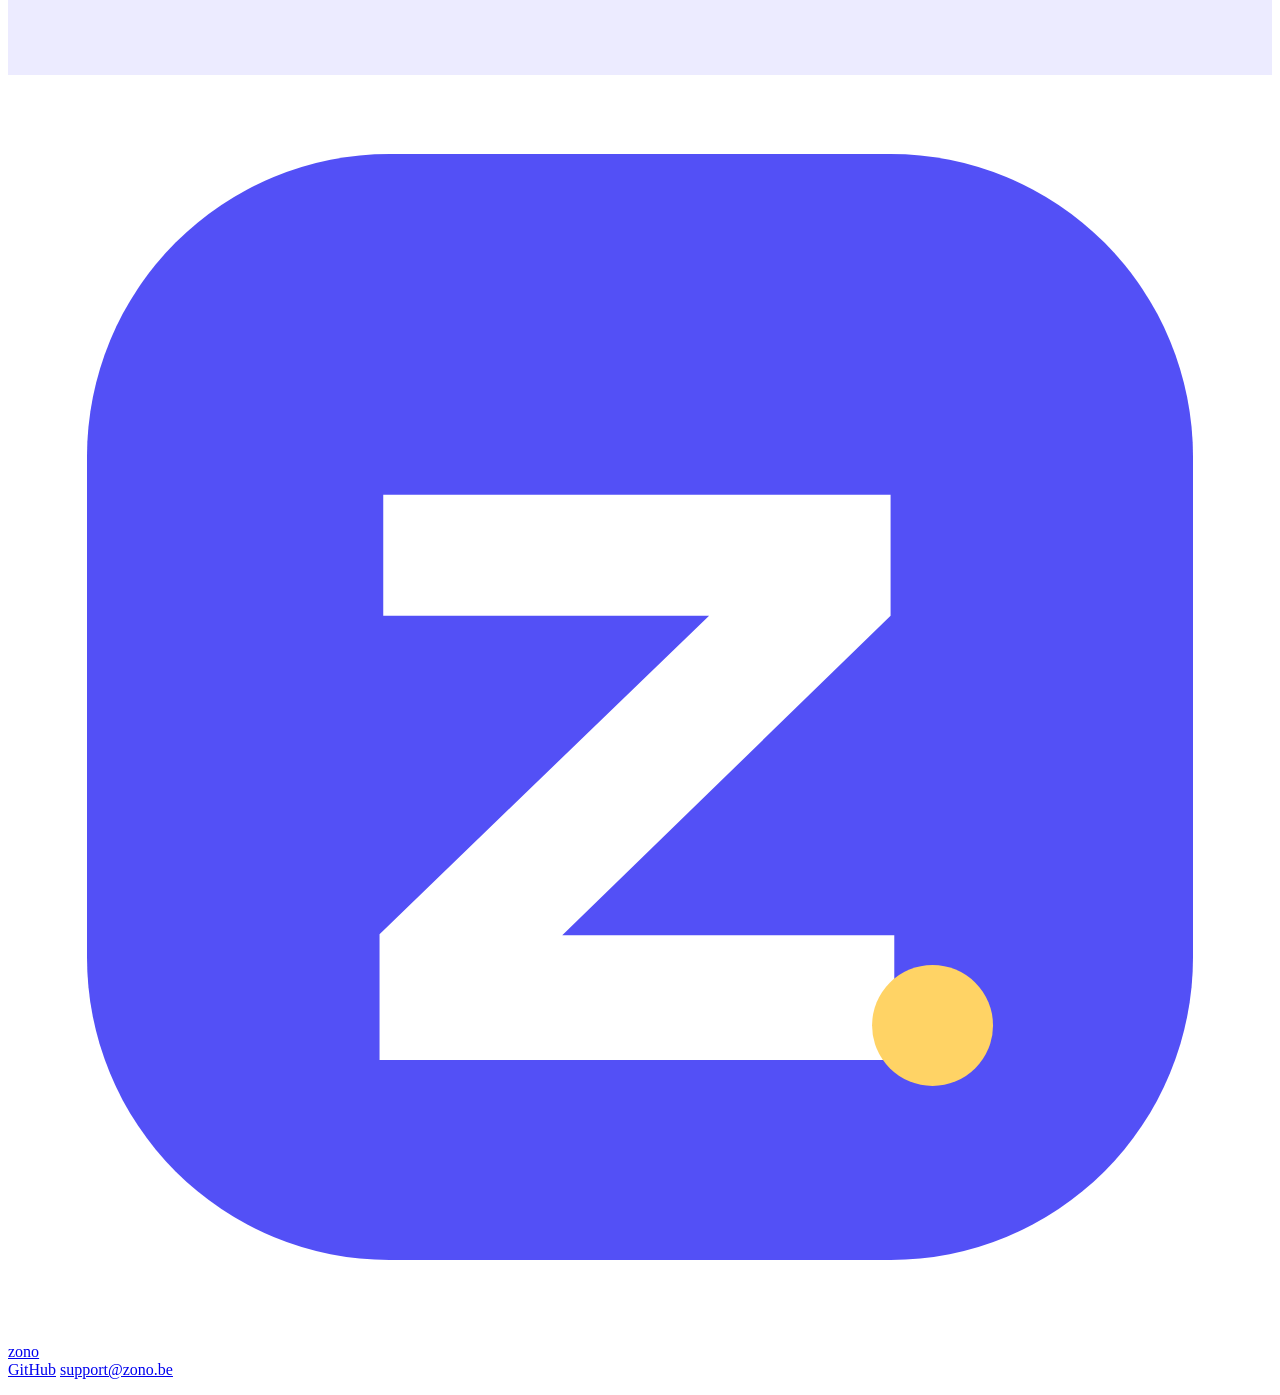
==== commit 3de535de: "zono.be: device tiles with the real devices and screens; 'sign in with your phone' as the first tour" ====
--- a/site/index.html
+++ b/site/index.html
@@ -85,18 +85,48 @@
 @keyframes nudge{0%,100%{transform:none}30%{transform:translateY(-5px) rotate(-6deg)}60%{transform:translateY(0) rotate(4deg)}}
 @keyframes timer{from{width:0}to{width:100%}}
 
-/* ---- choose your screen */
-.devices{padding:110px 0 90px}
-.devices .intro{display:flex;justify-content:space-between;align-items:end;gap:30px;margin-bottom:46px}
+/* ---- choose your screen: three tiles, each with the real device and the real Zono screen */
+.devices{padding:110px 0 100px}
+.devices .intro{display:flex;justify-content:space-between;align-items:end;gap:30px;margin-bottom:44px}
 .devices .intro p{max-width:420px;color:var(--muted)}
-.row{display:grid;grid-template-columns:repeat(3,1fr);border-top:2px solid var(--ink)}
-.device{padding:30px 30px 34px 0;display:flex;flex-direction:column;gap:14px}
-.device + .device{padding-left:30px;border-left:1px solid var(--line)}
-.device .icon{width:46px;height:46px;color:var(--violet)}
-.device p{color:var(--muted);font-size:16px;flex:1}
-.device .version{font-size:13px;color:var(--muted);min-height:1.5em}
-.device .btns{display:flex;flex-direction:column;align-items:flex-start;gap:6px}
-.device code{font:700 15px/1 var(--display);background:#e9e8ff;color:var(--violet);border-radius:7px;padding:3px 7px}
+.row{display:grid;grid-template-columns:repeat(3,1fr);gap:22px}
+.device{position:relative;display:flex;flex-direction:column;background:#fff;border-radius:26px;overflow:hidden;
+  box-shadow:0 1px 0 rgba(29,26,63,.06),0 22px 50px -24px rgba(29,26,63,.35);transition:transform .35s cubic-bezier(.2,.7,.2,1),box-shadow .35s}
+.device:hover{transform:translateY(-6px);box-shadow:0 1px 0 rgba(29,26,63,.06),0 34px 70px -28px rgba(29,26,63,.5)}
+.device .scene{position:relative;height:250px;display:flex;align-items:flex-end;justify-content:center;padding:0 26px;overflow:hidden;
+  background:radial-gradient(420px 220px at 50% 115%,var(--glow) 0,transparent 70%),linear-gradient(160deg,#211d52,#16133a 70%)}
+.device.win{--glow:rgba(140,138,252,.55)}
+.device.lg{--glow:rgba(255,92,140,.45)}
+.device.android{--glow:rgba(62,220,170,.4)}
+.device .ver{position:absolute;top:18px;right:18px;font:700 12px/1 var(--text);color:#fff;background:rgba(255,255,255,.13);border-radius:999px;padding:7px 10px;backdrop-filter:blur(6px)}
+.device .ver:empty{display:none}
+/* the devices, drawn */
+.mini-laptop{width:84%;margin-bottom:26px;transition:transform .5s cubic-bezier(.2,.7,.2,1)}
+.mini-laptop .lid{background:#07061a;border-radius:10px 10px 0 0;padding:6px;box-shadow:0 0 0 1px rgba(255,255,255,.08)}
+.mini-laptop .lid img{border-radius:3px;aspect-ratio:16/10;object-fit:cover;object-position:left top;width:100%}
+.mini-laptop .deck{height:10px;margin:0 -7%;background:linear-gradient(#d9d7f2,#9894c9);border-radius:0 0 10px 10px;position:relative}
+.mini-laptop .deck::after{content:"";position:absolute;left:42%;right:42%;top:0;height:4px;background:#8a86bd;border-radius:0 0 6px 6px}
+.mini-tv{width:88%;margin-bottom:22px;transition:transform .5s cubic-bezier(.2,.7,.2,1)}
+.mini-tv .bezel{background:#05040f;border-radius:8px;padding:5px;box-shadow:0 0 0 1px rgba(255,255,255,.1)}
+.mini-tv .bezel img{border-radius:3px;aspect-ratio:16/9;object-fit:cover;width:100%}
+.mini-tv.feet .stand{display:flex;justify-content:space-between;padding:0 14%}
+.mini-tv.feet .stand i{width:26px;height:14px;border-left:3px solid #8f8cc0;border-bottom:3px solid #8f8cc0;transform:skewX(-25deg)}
+.mini-tv.feet .stand i:last-child{transform:skewX(25deg) scaleX(-1)}
+.mini-tv.pedestal .stand{width:28%;height:12px;margin:0 auto;background:linear-gradient(#5d59a0,#2b2866);border-radius:0 0 8px 8px}
+.remote{position:absolute;right:30px;bottom:18px;width:26px;height:78px;border-radius:13px;background:linear-gradient(#2c2868,#1a1745);box-shadow:0 8px 18px rgba(0,0,0,.5),inset 0 0 0 1px rgba(255,255,255,.12);transform:rotate(14deg);transition:transform .5s cubic-bezier(.2,.7,.2,1)}
+.remote::before{content:"";position:absolute;left:7px;top:9px;width:12px;height:12px;border-radius:50%;box-shadow:inset 0 0 0 2px rgba(255,255,255,.4)}
+.remote::after{content:"";position:absolute;left:10px;top:30px;width:6px;height:6px;border-radius:50%;background:var(--sun);box-shadow:0 12px 0 rgba(255,255,255,.3),0 22px 0 rgba(255,255,255,.3)}
+.device:hover .mini-laptop,.device:hover .mini-tv{transform:translateY(-6px) scale(1.03)}
+.device:hover .remote{transform:rotate(4deg) translateY(-6px)}
+/* the words */
+.device .body{display:flex;flex-direction:column;gap:12px;padding:26px 28px 28px;flex:1}
+.device h3{font-size:26px}
+.device p{color:var(--muted);font-size:16.5px;flex:1}
+.device code{font:800 15px/1 var(--display);background:#ecebff;color:var(--violet);border-radius:7px;padding:3px 7px}
+.device .actions{display:flex;flex-wrap:wrap;align-items:center;gap:6px 16px;margin-top:6px}
+.device .btn.violet{padding:15px 22px}
+.device .how{font-weight:700;font-size:15px;color:var(--violet);text-decoration:none}
+.device .how:hover{text-decoration:underline}
 
 /* ---- continue elsewhere */
 .together{background:var(--night);color:#fff;padding:110px 0;position:relative;overflow:hidden}
@@ -139,7 +169,7 @@
 .stage .panel{background:#05040f;border-radius:16px;padding:10px;box-shadow:0 30px 60px rgba(22,19,58,.25)}
 .stage img{width:100%;aspect-ratio:16/9;object-fit:cover;border-radius:7px;background:#0d0b22}
 .stage .foot{width:30%;height:14px;margin:0 auto;background:linear-gradient(#cfcdea,#9a97c6);border-radius:0 0 10px 10px}
-.more{display:grid;grid-template-columns:repeat(4,1fr);gap:22px 34px;margin-top:56px;padding-top:34px;border-top:2px solid var(--ink)}
+.more{display:grid;grid-template-columns:repeat(3,1fr);gap:22px 34px;margin-top:56px;padding-top:34px;border-top:2px solid var(--ink)}
 .more div{display:grid;grid-template-columns:30px 1fr;gap:12px}
 .more svg{width:24px;height:24px;color:var(--violet);margin-top:3px}
 .more b{display:block;font-weight:700}
@@ -173,9 +203,7 @@
   .hero{padding:120px 0 80px}
   .hero .wrap,.together .wrap,.tour .wrap,.faq .wrap{grid-template-columns:1fr;gap:46px}
   .devices .intro{flex-direction:column;align-items:start}
-  .row{grid-template-columns:1fr}
-  .device,.device + .device{padding:28px 0;border-left:0;border-top:1px solid var(--line)}
-  .device:first-child{border-top:0}
+  .row{grid-template-columns:1fr;gap:18px;max-width:520px}
   .stage{position:static}
   .more{grid-template-columns:1fr 1fr}
   .release-row{grid-template-columns:1fr;gap:12px}
@@ -252,27 +280,40 @@
     <div class="wrap">
       <div class="intro"><h2 data-t="devicesTitle"></h2><p data-t="devicesLead"></p></div>
       <div class="row reveal">
-        <div class="device">
-          <svg class="icon" viewBox="0 0 24 24" fill="none" stroke="currentColor" stroke-width="1.7" stroke-linecap="round" stroke-linejoin="round" aria-hidden="true"><rect x="3" y="4" width="18" height="12" rx="2"/><path d="M1.5 19.5h21"/></svg>
-          <h3>Windows</h3>
-          <p data-t="winText"></p>
-          <div class="version" id="v-windows"></div>
-          <div class="btns"><a class="btn violet" href="https://github.com/scoutr2019/zono/releases/download/v2.3.8/Zono-Setup.zip" data-download data-t="download"></a><a class="btn quiet" href="#vragen" data-open="0" data-t="howTo"></a></div>
-        </div>
-        <div class="device">
-          <svg class="icon" viewBox="0 0 24 24" fill="none" stroke="currentColor" stroke-width="1.7" stroke-linecap="round" stroke-linejoin="round" aria-hidden="true"><rect x="2.5" y="4" width="19" height="13" rx="2.5"/><path d="M7 21h10"/><circle cx="12" cy="10.5" r="3"/></svg>
-          <h3>LG</h3>
-          <p data-t="lgText"></p>
-          <div class="version" id="v-lg"></div>
-          <div class="btns"><a class="btn violet" href="lg/" data-t="download"></a><a class="btn quiet" href="apps/#lg" data-t="howTo"></a></div>
-        </div>
-        <div class="device">
-          <svg class="icon" viewBox="0 0 24 24" fill="none" stroke="currentColor" stroke-width="1.7" stroke-linecap="round" stroke-linejoin="round" aria-hidden="true"><rect x="2.5" y="4" width="19" height="13" rx="2.5"/><path d="M8 21h8M12 17v4"/></svg>
-          <h3>Android TV</h3>
-          <p data-t="androidText"></p>
-          <div class="version" id="v-android"></div>
-          <div class="btns"><a class="btn violet" href="apk/" data-t="download"></a><a class="btn quiet" href="apps/#android" data-t="howTo"></a></div>
-        </div>
+        <article class="device win">
+          <div class="scene" aria-hidden="true">
+            <span class="ver" id="v-windows"></span>
+            <div class="mini-laptop"><div class="lid"><img id="win-shot" alt="" width="1672" height="941" loading="lazy"></div><div class="deck"></div></div>
+          </div>
+          <div class="body">
+            <h3>Windows</h3>
+            <p data-t="winText"></p>
+            <div class="actions"><a class="btn violet" href="https://github.com/scoutr2019/zono/releases/download/v2.3.8/Zono-Setup.zip" data-download ><svg viewBox="0 0 24 24" fill="none" stroke="currentColor" stroke-width="2.4" stroke-linecap="round" stroke-linejoin="round" aria-hidden="true"><path d="M12 4v11M7 10l5 5 5-5M5 20h14"/></svg><span data-t="getWin"></span></a><a class="how" href="#vragen" data-open="0" data-t="howTo"></a></div>
+          </div>
+        </article>
+        <article class="device lg">
+          <div class="scene" aria-hidden="true">
+            <span class="ver" id="v-lg"></span>
+            <div class="mini-tv feet"><div class="bezel"><img id="lg-shot" alt="" width="1600" height="900" loading="lazy"></div><div class="stand"><i></i><i></i></div></div>
+          </div>
+          <div class="body">
+            <h3>LG</h3>
+            <p data-t="lgText"></p>
+            <div class="actions"><a class="btn violet" href="lg/" ><svg viewBox="0 0 24 24" fill="none" stroke="currentColor" stroke-width="2.4" stroke-linecap="round" stroke-linejoin="round" aria-hidden="true"><path d="M12 4v11M7 10l5 5 5-5M5 20h14"/></svg><span data-t="getLg"></span></a><a class="how" href="apps/#lg" data-t="howTo"></a></div>
+          </div>
+        </article>
+        <article class="device android">
+          <div class="scene" aria-hidden="true">
+            <span class="ver" id="v-android"></span>
+            <div class="mini-tv pedestal"><div class="bezel"><img id="android-shot" alt="" width="1600" height="900" loading="lazy"></div><div class="stand"></div></div>
+            <div class="remote"></div>
+          </div>
+          <div class="body">
+            <h3>Android TV</h3>
+            <p data-t="androidText"></p>
+            <div class="actions"><a class="btn violet" href="apk/" ><svg viewBox="0 0 24 24" fill="none" stroke="currentColor" stroke-width="2.4" stroke-linecap="round" stroke-linejoin="round" aria-hidden="true"><path d="M12 4v11M7 10l5 5 5-5M5 20h14"/></svg><span data-t="getAndroid"></span></a><a class="how" href="apps/#android" data-t="howTo"></a></div>
+          </div>
+        </article>
       </div>
     </div>
   </section>
@@ -361,7 +402,7 @@
   winText: "Voor Windows 10 en 11. Snel geïnstalleerd. Nieuwe versies komen vanzelf.",
   lgText: "Voor LG-tv's vanaf 2018. Je zet de app één keer op je tv, met de hulp van je pc.",
   androidText: "Voor tv's met Google TV of Android TV, zoals TCL, Sony en Philips. Ook voor Android-boxen en Fire TV. Typ <code>zono.be/apk</code> in de app Downloader.",
-  download: "Downloaden", howTo: "Hoe installeren?", version: "Versie {0} · {1}",
+  download: "Downloaden", getWin: "Download voor Windows", getLg: "Download voor LG", getAndroid: "Download voor Android TV", howTo: "Hoe installeren?", version: "Versie {0} · {1}",
   togetherTitle: "Stop op je pc. Kijk verder op je tv.",
   togetherLead: "Zet je film op pauze op je pc. Zet daarna je tv aan. De film staat klaar bij Verder kijken, op precies dezelfde plek. Dat werkt ook omgekeerd.",
   t1: "<b>Verder kijken</b> werkt op Windows, LG en Android TV. Heb je iets uitgekeken? Dan verdwijnt het overal uit de lijst.",
@@ -369,13 +410,13 @@
   t3: "<b>Veilig.</b> Alles gaat op slot op je eigen toestel. Wij kunnen niet zien wat je kijkt.",
   cardPc: "gepauzeerd op je pc om 21:40", cardTv: "klaar op je tv, verder vanaf 21:40",
   tourTitle: "Gemaakt voor in de zetel.",
-  tour: [["discover", "Ontdekken", "De top 10 en nieuwe films en series. Zenders uit je eigen land eerst."],
+  tour: [["login", "Inloggen met je gsm", "Scan de QR-code op je tv. Typ je gegevens op je gsm, niet met de afstandsbediening."],
+    ["discover", "Ontdekken", "De top 10 en nieuwe films en series. Zenders uit je eigen land eerst."],
     ["live", "Live tv", "Je zenders per groep. In een klein beeld zie je wat er nu speelt."],
     ["guide", "Tv-gids", "Kijk in de gids. Je zender speelt rechtsboven gewoon verder."],
     ["film", "Films en series", "Alle info over een film of serie. Kijk verder waar je was, met ondertitels."],
     ["fullscreen", "Volledig scherm", "Zap met de pijltjes of met het nummer van de zender. Onderaan zie je wat er speelt."]],
-  more: [["phone", "Inloggen met je gsm", "Scan de QR-code op je tv. Typ je gegevens op je gsm, niet met de afstandsbediening."],
-    ["users", "Profielen", "Iedereen zijn eigen lijst. Met pincode en een profiel voor kinderen."],
+  more: [["users", "Profielen", "Iedereen zijn eigen lijst. Met pincode en een profiel voor kinderen."],
     ["subs", "Ondertitels", "Zoek ondertitels in je eigen taal."],
     ["fast", "Snel", "Ook met heel veel zenders en films. Je zenders staan meteen klaar."]],
   newsTitle: "Nieuw in Zono", newsMore: "Alle versies op GitHub", latest: "Nieuwste", locale: "nl-BE", forWin: "Windows", forTv: "LG en Android TV", forAll: "Alle apps",
@@ -398,7 +439,7 @@
   winText: "Pour Windows 10 et 11. Installation sans droits administrateur ; les nouvelles versions arrivent toutes seules.",
   lgText: "Pour les télés LG depuis 2018 (webOS). Installation unique avec votre PC et un compte LG gratuit.",
   androidText: "Pour Google TV et Android TV : TCL, Sony, Philips, box Android et Fire TV. Tapez <code>zono.be/apk</code> dans l'application Downloader.",
-  download: "Télécharger", howTo: "Comment l'installer", version: "Version {0} · {1}",
+  download: "Télécharger", getWin: "Télécharger pour Windows", getLg: "Télécharger pour LG", getAndroid: "Télécharger pour Android TV", howTo: "Comment l'installer", version: "Version {0} · {1}",
   togetherTitle: "Commencez ici, continuez là-bas.",
   togetherLead: "Mettez le film en pause sur le PC et allumez la télé : il vous attend dans Reprendre, à la seconde près. Et inversement.",
   t1: "<b>La reprise suit</b> entre Windows, LG et Android TV. Ce que vous avez terminé disparaît partout.",
@@ -406,13 +447,13 @@
   t3: "<b>Chiffré sur votre appareil.</b> zono.be ne garde qu'un coffre qu'il ne peut pas ouvrir et ne voit jamais ce que vous regardez.",
   cardPc: "en pause sur le PC, 21:40", cardTv: "prêt sur la télé · reprise à 21:40",
   tourTitle: "Fait pour le canapé.",
-  tour: [["discover", "Découvrir", "Top 10, nouveaux films et séries, et vos pays en premier."],
+  tour: [["login", "Connexion avec le téléphone", "Scannez le code QR sur la télé. Tapez vos données sur le téléphone, pas avec la télécommande."],
+    ["discover", "Découvrir", "Top 10, nouveaux films et séries, et vos pays en premier."],
     ["live", "TV en direct", "Les chaînes par groupe, avec ce qui passe maintenant et ensuite dans une petite image."],
     ["guide", "Guide TV", "Parcourez le guide pendant que votre chaîne continue en haut à droite."],
     ["film", "Films et séries", "Tout sur un titre, la reprise là où vous étiez, et les sous-titres."],
     ["fullscreen", "Plein écran", "Zappez avec les flèches ou les numéros, avec une barre qui dit ce qui passe."]],
-  more: [["phone", "Connexion avec votre téléphone", "Scannez le code QR sur la télé et tapez vos données sur le téléphone, pas avec la télécommande."],
-    ["users", "Profils", "Chacun sa liste, avec code PIN et un profil enfant."],
+  more: [["users", "Profils", "Chacun sa liste, avec code PIN et un profil enfant."],
     ["subs", "Sous-titres", "Recherche via OpenSubtitles, dans votre langue."],
     ["fast", "Rapide, même avec de grandes bibliothèques", "Des dizaines de milliers de chaînes et de films : vos chaînes sont prêtes tout de suite."]],
   newsTitle: "Quoi de neuf", newsMore: "Toutes les versions sur GitHub", latest: "Nouveau", locale: "fr-BE", forWin: "Windows", forTv: "LG et Android TV", forAll: "Toutes les applis",
@@ -435,7 +476,7 @@
   winText: "For Windows 10 and 11. Installs without administrator rights; new versions arrive by themselves.",
   lgText: "For LG TVs from 2018 (webOS). You install it once with your PC and a free LG account.",
   androidText: "For Google TV and Android TV: TCL, Sony, Philips, Android boxes and Fire TV. Type <code>zono.be/apk</code> in the Downloader app.",
-  download: "Download", howTo: "How to install", version: "Version {0} · {1}",
+  download: "Download", getWin: "Download for Windows", getLg: "Download for LG", getAndroid: "Download for Android TV", howTo: "How to install", version: "Version {0} · {1}",
   togetherTitle: "Start here, carry on there.",
   togetherLead: "Pause the film on your PC and switch on the TV: it's waiting under Continue watching, at the same second. And the other way round.",
   t1: "<b>Continue watching follows you</b> between Windows, LG and Android TV. What you finished disappears everywhere.",
@@ -443,13 +484,13 @@
   t3: "<b>Encrypted on your own device.</b> zono.be only keeps a lock it cannot open itself, and never sees what you watch.",
   cardPc: "paused on your PC, 21:40", cardTv: "ready on your TV · from 21:40",
   tourTitle: "Made for the sofa.",
-  tour: [["discover", "Discover", "Top 10, new films and series, and your own countries first."],
+  tour: [["login", "Sign in with your phone", "Scan the QR code on your TV. Type your details on your phone, not with the remote."],
+    ["discover", "Discover", "Top 10, new films and series, and your own countries first."],
     ["live", "Live TV", "Channels by group, with what's on now and next in a small picture."],
     ["guide", "TV guide", "Browse the guide while your channel keeps playing top right."],
     ["film", "Films and series", "Everything about a title, continue where you were, and subtitles."],
     ["fullscreen", "Full screen", "Zap with the arrows or channel numbers, with a bar that tells you what's on."]],
-  more: [["phone", "Sign in with your phone", "Scan the QR code on your TV and type your details on your phone, not with the remote."],
-    ["users", "Profiles", "Everyone their own list, with a PIN and a kids profile."],
+  more: [["users", "Profiles", "Everyone their own list, with a PIN and a kids profile."],
     ["subs", "Subtitles", "Found via OpenSubtitles, in your own language."],
     ["fast", "Fast, even with big libraries", "Tens of thousands of channels and films: your channels are ready straight away."]],
   newsTitle: "What's new", newsMore: "Every version on GitHub", latest: "Latest", locale: "en-GB", forWin: "Windows", forTv: "LG and Android TV", forAll: "All apps",
@@ -472,7 +513,7 @@
   winText: "Für Windows 10 und 11. Installation ohne Administratorrechte; neue Versionen kommen von selbst.",
   lgText: "Für LG-Fernseher ab 2018 (webOS). Einmalig mit deinem PC und einem kostenlosen LG-Konto installieren.",
   androidText: "Für Google TV und Android TV: TCL, Sony, Philips, Android-Boxen und Fire TV. Gib <code>zono.be/apk</code> in der App Downloader ein.",
-  download: "Herunterladen", howTo: "So installierst du es", version: "Version {0} · {1}",
+  download: "Herunterladen", getWin: "Für Windows laden", getLg: "Für LG laden", getAndroid: "Für Android TV laden", howTo: "So installierst du es", version: "Version {0} · {1}",
   togetherTitle: "Hier anfangen, dort weiterschauen.",
   togetherLead: "Pausiere den Film am PC und schalte den Fernseher ein: Er wartet unter Weiterschauen, auf die Sekunde genau. Auch umgekehrt.",
   t1: "<b>Weiterschauen geht mit</b> zwischen Windows, LG und Android TV. Was du zu Ende geschaut hast, verschwindet überall.",
@@ -480,13 +521,13 @@
   t3: "<b>Verschlüsselt auf deinem Gerät.</b> zono.be bewahrt nur ein Schloss auf, das es selbst nicht öffnen kann, und sieht nie, was du schaust.",
   cardPc: "am PC pausiert, 21:40", cardTv: "bereit auf dem Fernseher · ab 21:40",
   tourTitle: "Gemacht für das Sofa.",
-  tour: [["discover", "Entdecken", "Top 10, neue Filme und Serien, und deine Länder zuerst."],
+  tour: [["login", "Mit dem Handy anmelden", "Scanne den QR-Code auf dem Fernseher. Gib deine Daten am Handy ein, nicht mit der Fernbedienung."],
+    ["discover", "Entdecken", "Top 10, neue Filme und Serien, und deine Länder zuerst."],
     ["live", "Live-TV", "Sender nach Gruppen, mit dem, was jetzt und danach läuft, in einem kleinen Bild."],
     ["guide", "TV-Programm", "Blättere durchs Programm, während dein Sender oben rechts weiterläuft."],
     ["film", "Filme und Serien", "Alles über einen Titel, Weiterschauen, wo du warst, und Untertitel."],
     ["fullscreen", "Vollbild", "Umschalten mit den Pfeilen oder Sendernummern, mit einer Leiste, die sagt, was läuft."]],
-  more: [["phone", "Mit dem Handy anmelden", "QR-Code auf dem Fernseher scannen und die Daten am Handy eingeben, nicht mit der Fernbedienung."],
-    ["users", "Profile", "Jeder seine eigene Liste, mit PIN und einem Kinderprofil."],
+  more: [["users", "Profile", "Jeder seine eigene Liste, mit PIN und einem Kinderprofil."],
     ["subs", "Untertitel", "Über OpenSubtitles, in deiner Sprache."],
     ["fast", "Schnell, auch mit großen Bibliotheken", "Zehntausende Sender und Filme: deine Sender sind sofort bereit."]],
   newsTitle: "Was ist neu", newsMore: "Alle Versionen auf GitHub", latest: "Neueste", locale: "de-DE", forWin: "Windows", forTv: "LG und Android TV", forAll: "Alle Apps",
@@ -513,6 +554,10 @@
   document.querySelectorAll("[data-t]").forEach(function (el) { el.innerHTML = t[el.getAttribute("data-t")]; });
   document.getElementById("pc-shot").src = "img/zono-collection-" + (lang === "nl" ? "v2" : lang) + ".webp";
   document.getElementById("tv-shot").src = PICS + lang + "/discover.jpg";
+  var front = document.getElementById("tv-next"); front.classList.remove("on"); front.removeAttribute("src"); // no old language left on the tv
+  document.getElementById("win-shot").src = "img/zono-guide-" + (lang === "nl" ? "v2" : lang) + ".webp";
+  document.getElementById("lg-shot").src = PICS + lang + "/live.jpg";
+  document.getElementById("android-shot").src = PICS + lang + "/film.jpg";
   document.getElementById("steps").innerHTML = t.tour.map(function (s, i) {
     return '<li><button type="button" data-shot="' + i + '" aria-pressed="' + (i === shot) + '"><b>' + s[1] + "</b><span>" + s[2] + '</span></button><i class="timer"></i></li>';
   }).join("");
@@ -548,13 +593,12 @@
   var t = T[lang];
   if (windows) {
     var v = String(windows.tag_name).replace(/^v/i, ""), line = fill(t.version, v, when(windows.published_at));
-    document.getElementById("v-windows").textContent = line;
+    document.getElementById("v-windows").textContent = v;
     document.getElementById("release").textContent = "Windows " + line.charAt(0).toLowerCase() + line.slice(1);
   }
   if (tv) {
-    var tvLine = fill(t.version, tv.version, when(tv.date + "T12:00:00"));
-    document.getElementById("v-lg").textContent = tvLine;
-    document.getElementById("v-android").textContent = tvLine;
+    document.getElementById("v-lg").textContent = tv.version;
+    document.getElementById("v-android").textContent = tv.version;
   }
 }
 /* release text: bullets per language under "### NL" or "### Nederlands" (and FR, EN, DE) */
@@ -608,8 +652,9 @@
     setInterval(function () {
       if (document.hidden) return;
       at = (at + 1) % names.length;
-      var url = PICS + lang + "/" + names[at] + ".jpg", pre = new Image();
+      var url = PICS + lang + "/" + names[at] + ".jpg", pre = new Image(), asked = lang;
       pre.onload = function () {
+        if (asked !== lang) return; // the language changed meanwhile
         if (front.classList.contains("on")) { document.getElementById("tv-shot").src = url; front.classList.remove("on"); }
         else { front.src = url; front.classList.add("on"); }
       };
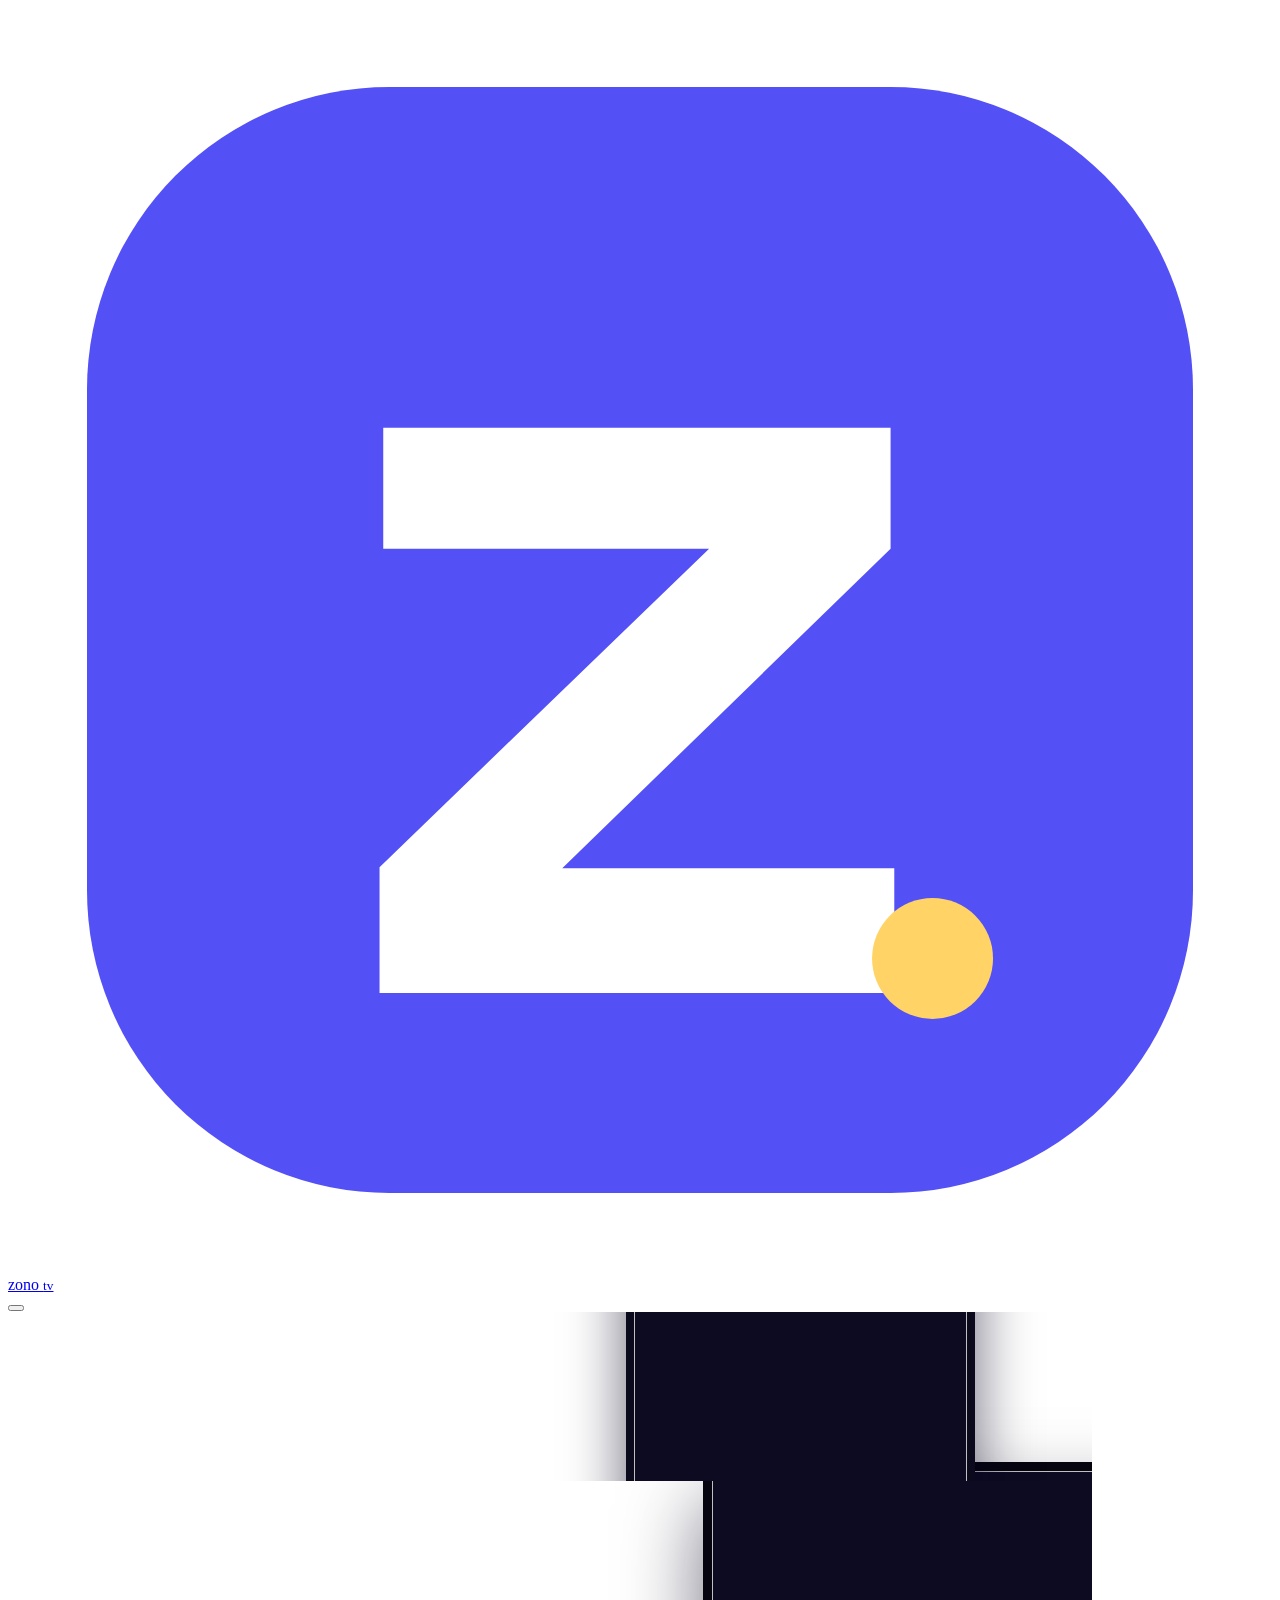
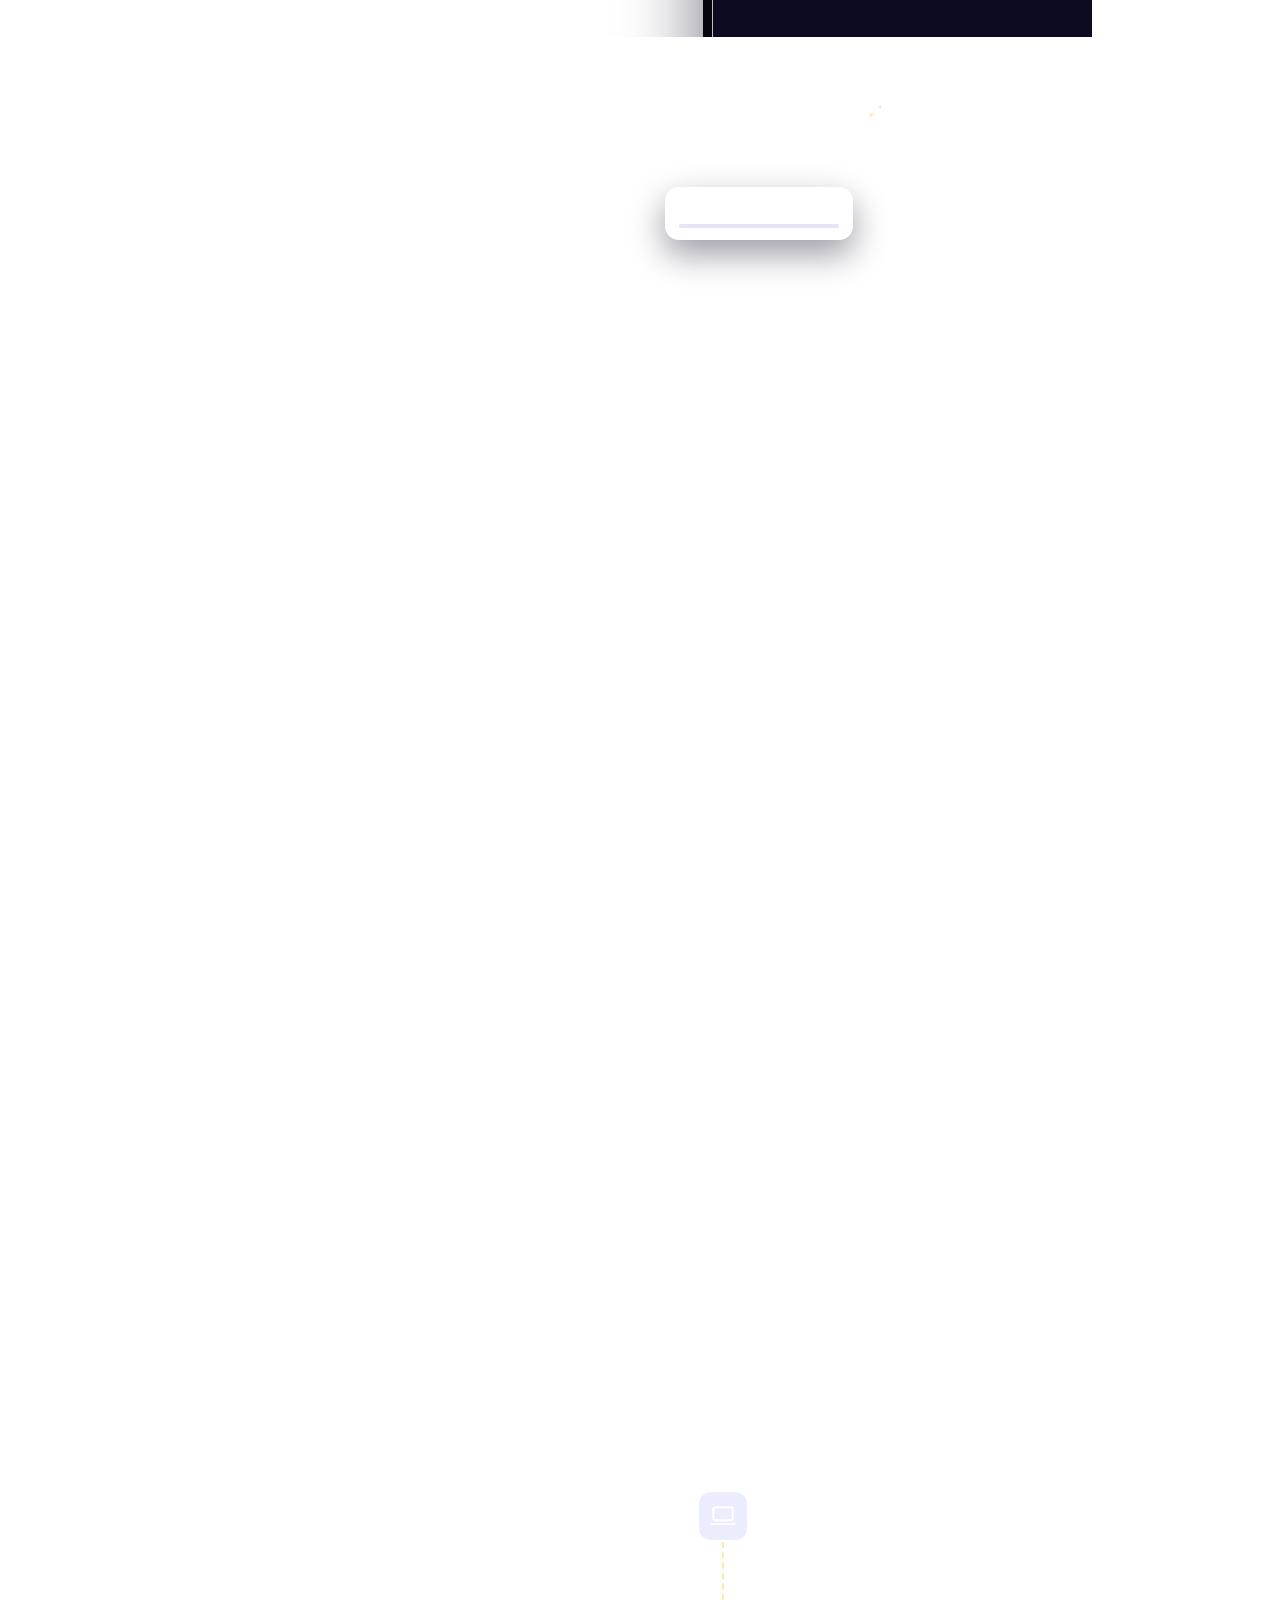
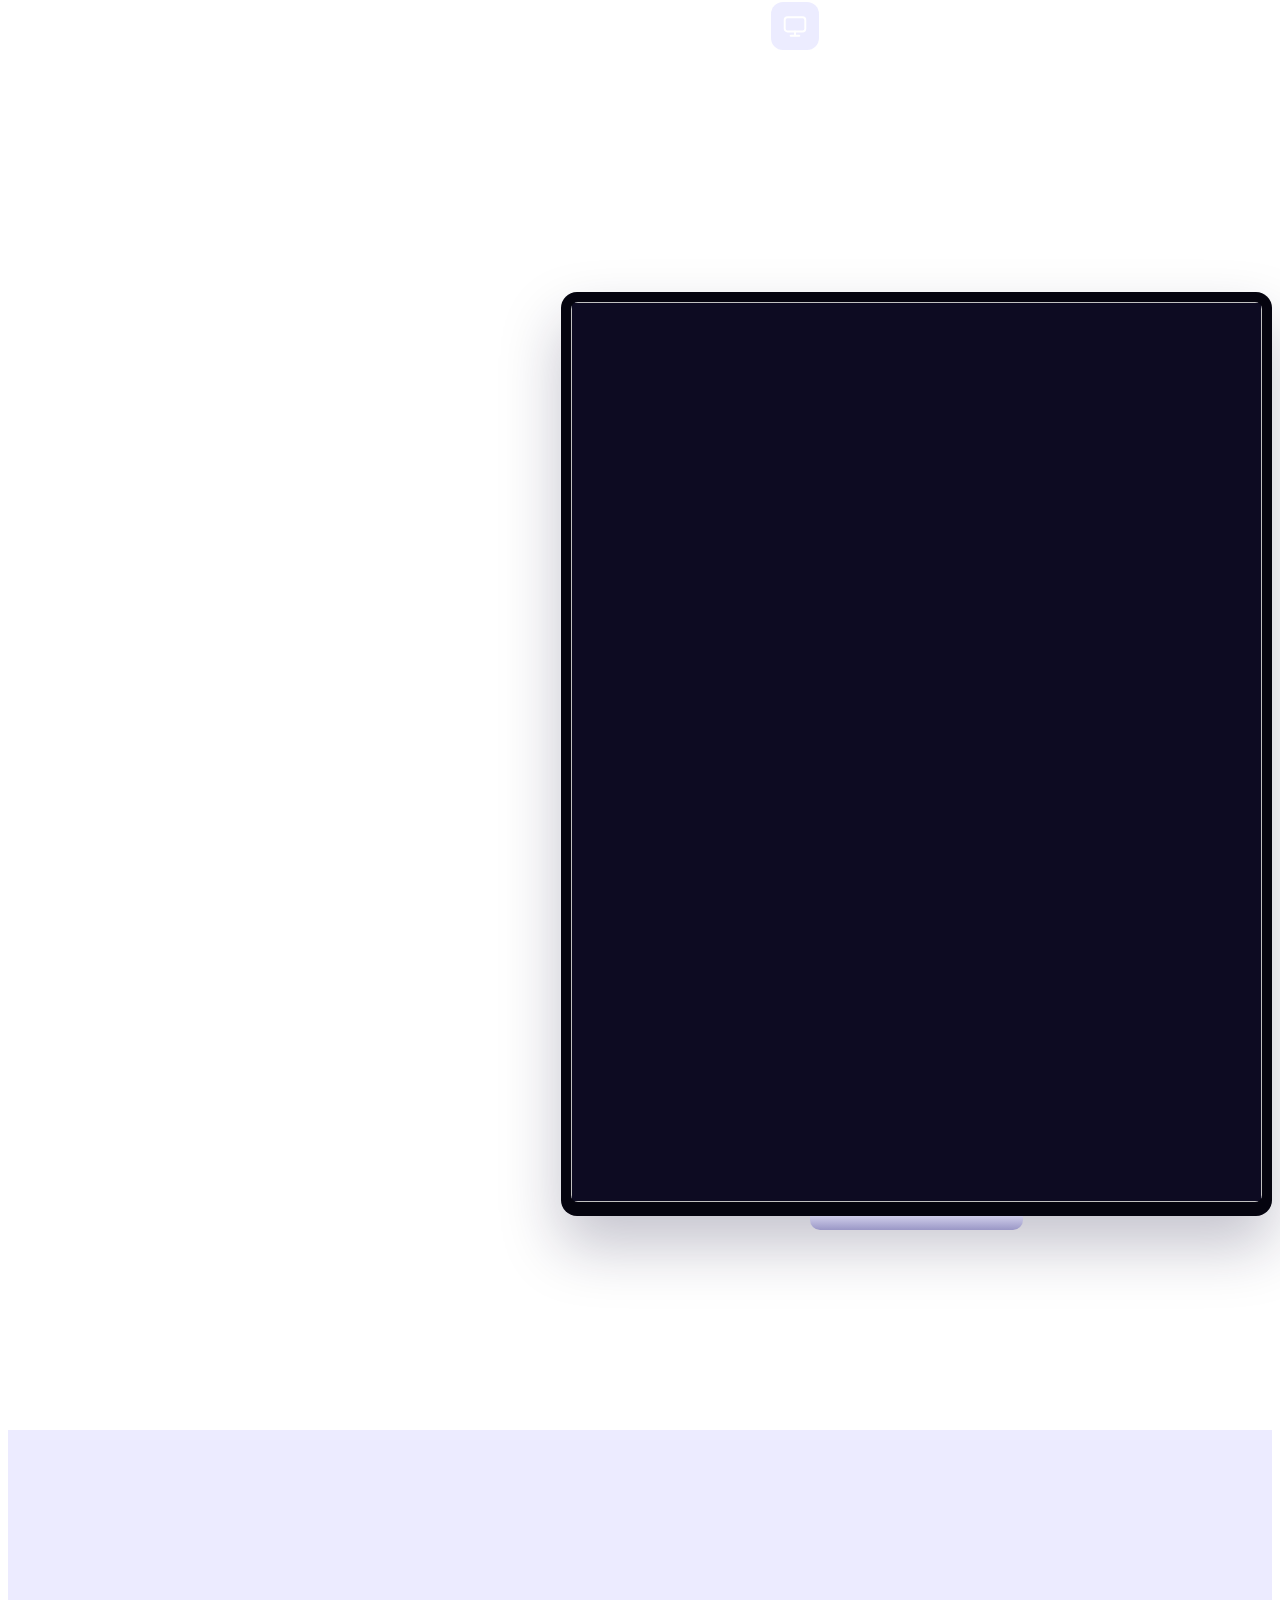
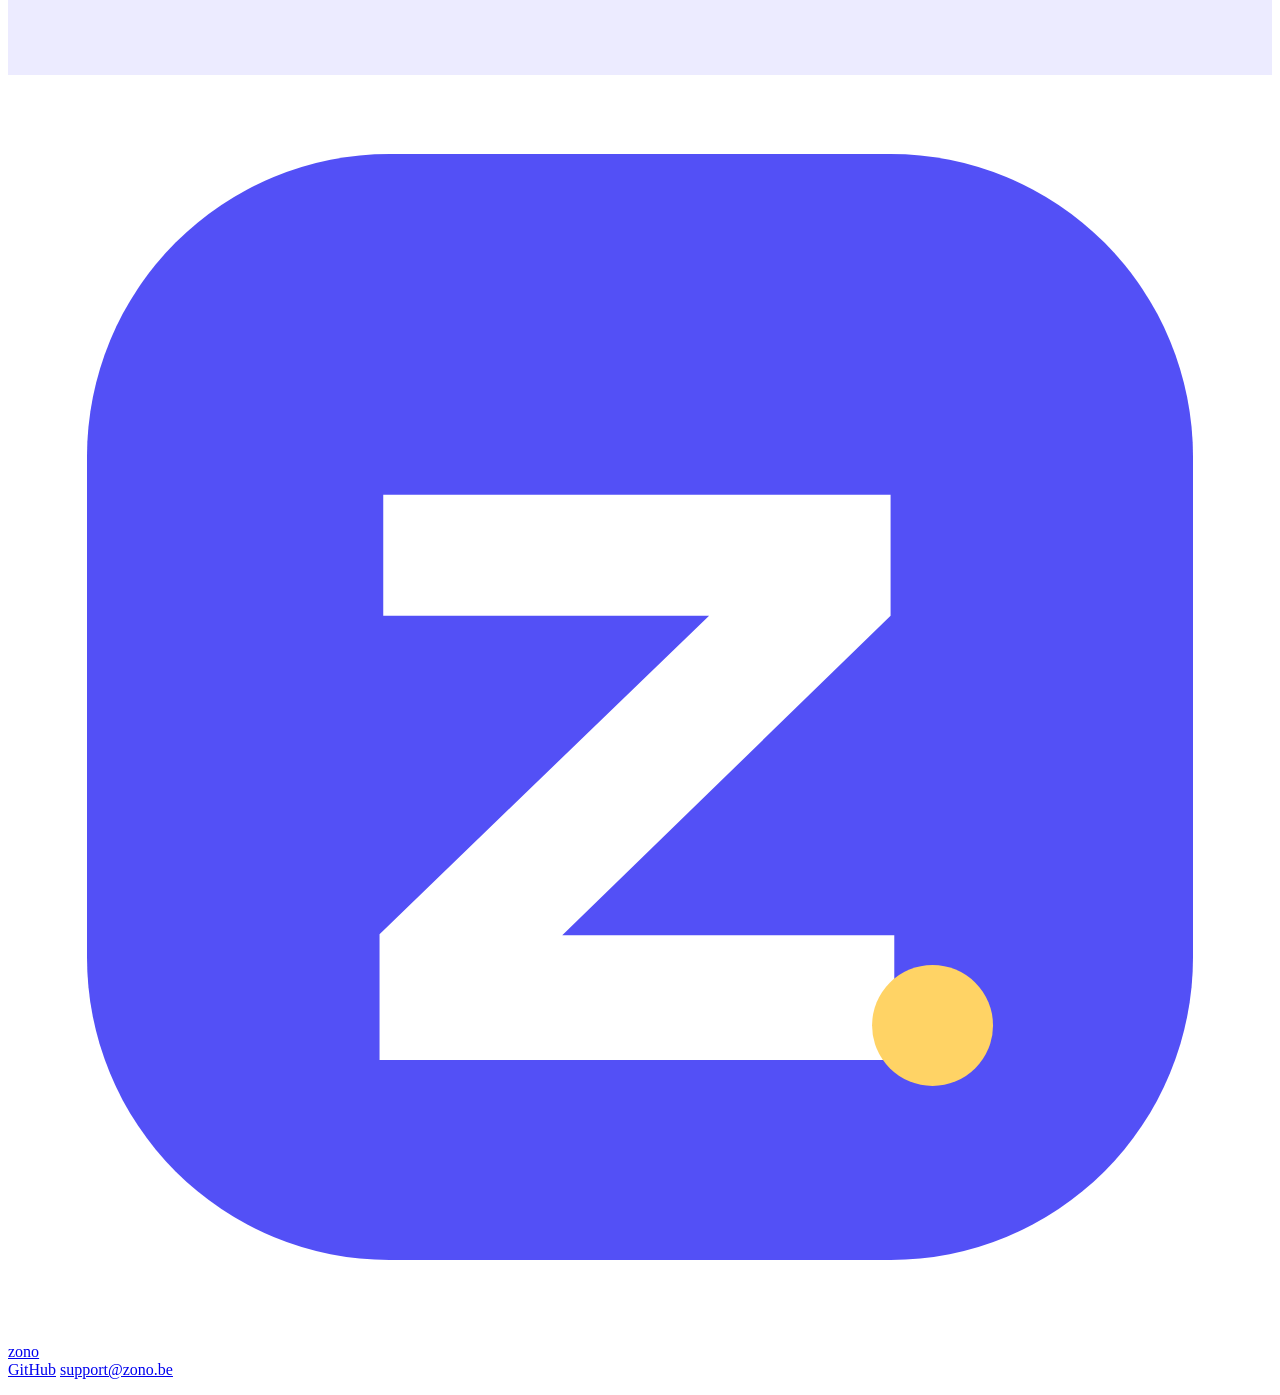
==== commit 163c3e64: "zono.be: the tour follows your scrolling; new Windows pictures with invented titles and drawn poster" ====
--- a/site/index.html
+++ b/site/index.html
@@ -165,7 +165,17 @@
 .stage img{transition:opacity .35s ease}
 .stage img.fade{opacity:0}
 .tour .steps button:focus-visible{outline:3px solid var(--violet);outline-offset:4px}
-.stage{position:sticky;top:30px}
+.stage{position:sticky;top:calc(50vh - 200px)}
+@media (min-width:981px){
+  /* scrolling through the steps: each step gets room, the tv stays in the middle and follows the step you read */
+  .tour .steps li{min-height:34vh;display:flex;align-items:center;border-bottom:1px solid var(--line)}
+  .tour .steps li:last-child{min-height:44vh}
+  .tour .steps button{border-bottom:0;padding:22px 0}
+  .tour .steps button b{font-size:24px}
+  .tour .steps button[aria-pressed=false]{opacity:.45;transition:opacity .3s}
+  .tour .steps button[aria-pressed=true]{opacity:1}
+  .tour .steps .timer{display:none}
+}
 .stage .panel{background:#05040f;border-radius:16px;padding:10px;box-shadow:0 30px 60px rgba(22,19,58,.25)}
 .stage img{width:100%;aspect-ratio:16/9;object-fit:cover;border-radius:7px;background:#0d0b22}
 .stage .foot{width:30%;height:14px;margin:0 auto;background:linear-gradient(#cfcdea,#9a97c6);border-radius:0 0 10px 10px}
@@ -552,17 +562,20 @@
   document.documentElement.lang = lang;
   document.title = TITLES[lang];
   document.querySelectorAll("[data-t]").forEach(function (el) { el.innerHTML = t[el.getAttribute("data-t")]; });
-  document.getElementById("pc-shot").src = "img/zono-collection-" + (lang === "nl" ? "v2" : lang) + ".webp";
+  document.getElementById("pc-shot").src = "img/zono-windows-home-" + lang + ".webp";
   document.getElementById("tv-shot").src = PICS + lang + "/discover.jpg";
   var front = document.getElementById("tv-next"); front.classList.remove("on"); front.removeAttribute("src"); // no old language left on the tv
-  document.getElementById("win-shot").src = "img/zono-guide-" + (lang === "nl" ? "v2" : lang) + ".webp";
+  document.getElementById("win-shot").src = "img/zono-windows-movie-" + lang + ".webp";
   document.getElementById("lg-shot").src = PICS + lang + "/live.jpg";
   document.getElementById("android-shot").src = PICS + lang + "/film.jpg";
   document.getElementById("steps").innerHTML = t.tour.map(function (s, i) {
     return '<li><button type="button" data-shot="' + i + '" aria-pressed="' + (i === shot) + '"><b>' + s[1] + "</b><span>" + s[2] + '</span></button><i class="timer"></i></li>';
   }).join("");
   document.querySelectorAll("[data-shot]").forEach(function (b) {
-    b.onclick = function () { shot = +b.getAttribute("data-shot"); stopTour(); showShot(); };
+    b.onclick = function () {
+      shot = +b.getAttribute("data-shot"); stopTour(); showShot();
+      if (wide()) { var li = b.parentElement, r = li.getBoundingClientRect(); scrollBy({ top: (r.top + r.bottom) / 2 - innerHeight / 2, behavior: "smooth" }); }
+    };
   });
   document.getElementById("more").innerHTML = t.more.map(function (m) { return "<div>" + icon(m[0]) + "<p><b>" + m[1] + "</b><span>" + m[2] + "</span></p></div>"; }).join("");
   document.getElementById("faq").innerHTML = t.faq.map(function (q) { return "<details><summary>" + q[0] + "</summary><p>" + q[1] + "</p></details>"; }).join("");
@@ -585,7 +598,21 @@
 /* the tour plays by itself (5 s per screen) until you pick one */
 var tourTimer = null, tourStopped = false;
 function stopTour() { tourStopped = true; clearInterval(tourTimer); document.querySelector(".tour").classList.add("stopped"); }
+function wide() { return window.matchMedia && matchMedia("(min-width: 981px)").matches; }
+/* on a wide screen the step you are reading (the one in the middle of the screen) picks the picture */
+function followScroll() {
+  if (!wide()) return;
+  var best = null, bestGap = Infinity, middle = innerHeight / 2;
+  document.querySelectorAll("#steps li").forEach(function (li, i) {
+    var r = li.getBoundingClientRect(), gap = Math.abs((r.top + r.bottom) / 2 - middle);
+    if (r.bottom > 0 && r.top < innerHeight && gap < bestGap) { bestGap = gap; best = i; }
+  });
+  if (best !== null && best !== shot) { shot = best; showShot(); }
+}
+var scrollQueued = false;
+addEventListener("scroll", function () { if (!scrollQueued) { scrollQueued = true; requestAnimationFrame(function () { scrollQueued = false; followScroll(); }); } }, { passive: true });
 function startTour() {
+  if (wide()) return; // the scroll does it
   if (tourStopped || tourTimer || (window.matchMedia && matchMedia("(prefers-reduced-motion: reduce)").matches)) return;
   tourTimer = setInterval(function () { shot = (shot + 1) % T[lang].tour.length; showShot(); }, 5000);
 }
